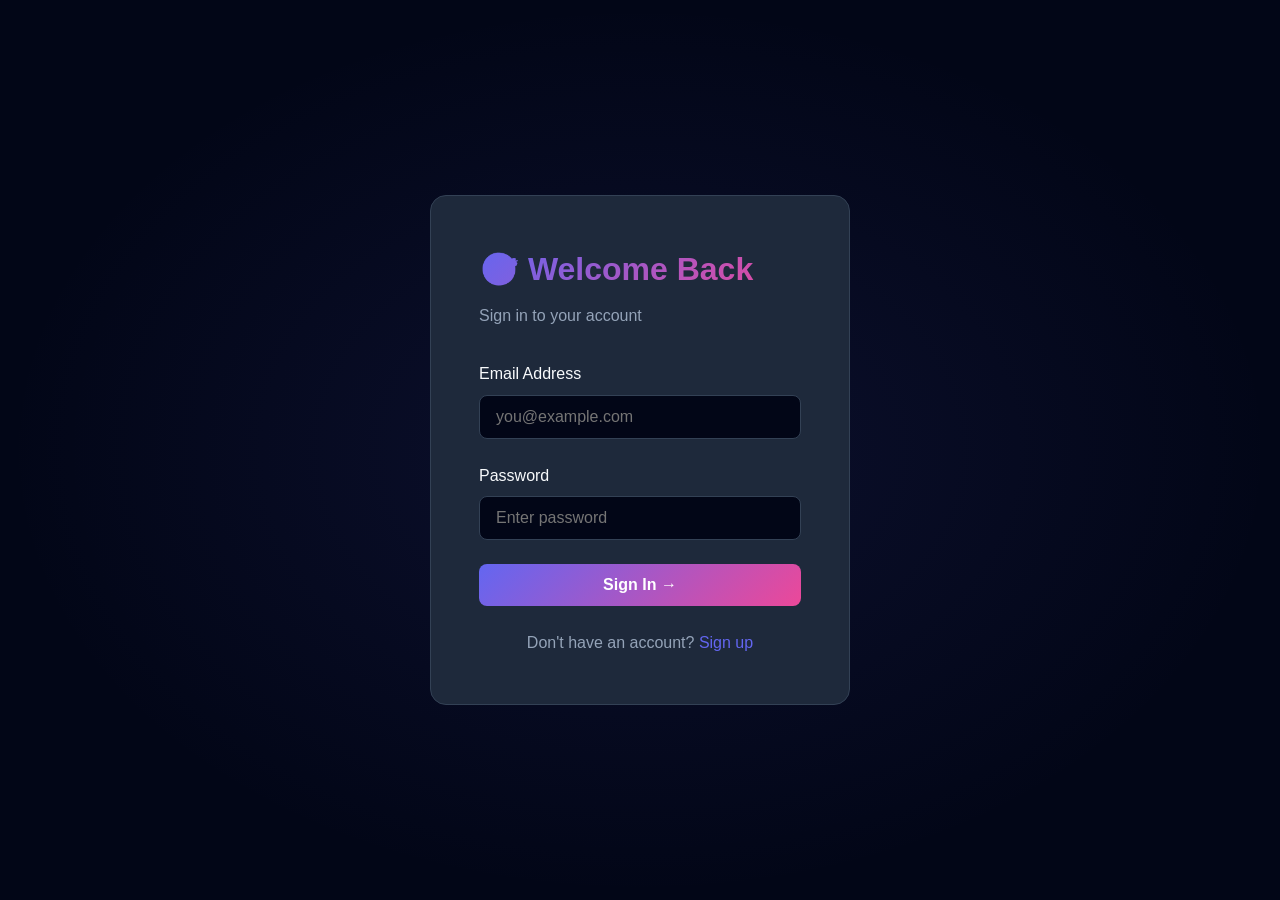
==== aibughunter/web/spa/index.html @ 1b2b52c6 "🌐 Build full SPA dashboard with user auth, payments, and scan management - Single Page Application w" ====
<!DOCTYPE html>
<html lang="en">
<head>
    <meta charset="UTF-8">
    <meta name="viewport" content="width=device-width, initial-scale=1.0">
    <title>AI Bug Hunter - Automated Bug Bounty Platform</title>
    <style>
        :root {
            --primary: #6366f1;
            --primary-dark: #4f46e5;
            --secondary: #ec4899;
            --accent: #10b981;
            --warning: #f59e0b;
            --danger: #ef4444;
            --dark: #0f172a;
            --darker: #020617;
            --card: #1e293b;
            --card-hover: #252f47;
            --text: #f8fafc;
            --text-muted: #94a3b8;
            --border: #334155;
            --success-bg: rgba(16, 185, 129, 0.1);
            --warning-bg: rgba(245, 158, 11, 0.1);
            --danger-bg: rgba(239, 68, 68, 0.1);
        }
        
        * { margin: 0; padding: 0; box-sizing: border-box; }
        
        body {
            font-family: -apple-system, BlinkMacSystemFont, 'Segoe UI', Roboto, sans-serif;
            background: var(--darker);
            color: var(--text);
            line-height: 1.6;
            min-height: 100vh;
        }
        
        /* Auth Pages */
        .auth-container {
            min-height: 100vh;
            display: flex;
            align-items: center;
            justify-content: center;
            padding: 2rem;
            background: radial-gradient(ellipse at center, rgba(99, 102, 241, 0.1) 0%, transparent 70%);
        }
        
        .auth-card {
            background: var(--card);
            border: 1px solid var(--border);
            border-radius: 16px;
            padding: 3rem;
            width: 100%;
            max-width: 420px;
        }
        
        .auth-card h1 {
            font-size: 2rem;
            margin-bottom: 0.5rem;
            background: linear-gradient(135deg, var(--primary), var(--secondary));
            -webkit-background-clip: text;
            -webkit-text-fill-color: transparent;
        }
        
        .auth-card .subtitle {
            color: var(--text-muted);
            margin-bottom: 2rem;
        }
        
        .form-group {
            margin-bottom: 1.5rem;
        }
        
        label {
            display: block;
            margin-bottom: 0.5rem;
            font-weight: 500;
        }
        
        input, select, textarea {
            width: 100%;
            padding: 0.75rem 1rem;
            background: var(--darker);
            border: 1px solid var(--border);
            border-radius: 8px;
            color: var(--text);
            font-size: 1rem;
            transition: border-color 0.2s;
        }
        
        input:focus, select:focus, textarea:focus {
            outline: none;
            border-color: var(--primary);
        }
        
        .btn {
            display: inline-flex;
            align-items: center;
            justify-content: center;
            gap: 0.5rem;
            padding: 0.75rem 1.5rem;
            border-radius: 8px;
            font-weight: 600;
            font-size: 1rem;
            border: none;
            cursor: pointer;
            transition: all 0.2s;
            text-decoration: none;
        }
        
        .btn-primary {
            background: linear-gradient(135deg, var(--primary), var(--secondary));
            color: white;
        }
        
        .btn-primary:hover { opacity: 0.9; transform: translateY(-2px); }
        .btn-primary:disabled { opacity: 0.5; cursor: not-allowed; transform: none; }
        
        .btn-secondary {
            background: transparent;
            border: 1px solid var(--border);
            color: var(--text);
        }
        
        .btn-secondary:hover { border-color: var(--primary); }
        
        .btn-success { background: var(--accent); color: white; }
        .btn-warning { background: var(--warning); color: var(--dark); }
        .btn-danger { background: var(--danger); color: white; }
        
        .btn-block { width: 100%; }
        
        .auth-footer {
            text-align: center;
            margin-top: 1.5rem;
            color: var(--text-muted);
        }
        
        .auth-footer a {
            color: var(--primary);
            text-decoration: none;
        }
        
        /* Dashboard Layout */
        .dashboard {
            display: flex;
            min-height: 100vh;
        }
        
        .sidebar {
            width: 260px;
            background: var(--dark);
            border-right: 1px solid var(--border);
            padding: 1.5rem;
            position: fixed;
            height: 100vh;
            overflow-y: auto;
        }
        
        .logo {
            font-size: 1.5rem;
            font-weight: 700;
            background: linear-gradient(135deg, var(--primary), var(--secondary));
            -webkit-background-clip: text;
            -webkit-text-fill-color: transparent;
            margin-bottom: 2rem;
            display: flex;
            align-items: center;
            gap: 0.5rem;
        }
        
        .nav-links {
            list-style: none;
            margin-bottom: 2rem;
        }
        
        .nav-link {
            display: flex;
            align-items: center;
            gap: 0.75rem;
            padding: 0.75rem 1rem;
            border-radius: 8px;
            color: var(--text-muted);
            text-decoration: none;
            cursor: pointer;
            transition: all 0.2s;
            margin-bottom: 0.25rem;
        }
        
        .nav-link:hover, .nav-link.active {
            background: var(--card);
            color: var(--text);
        }
        
        .nav-link.active {
            background: linear-gradient(135deg, rgba(99, 102, 241, 0.2), rgba(236, 72, 153, 0.2));
            color: var(--primary);
        }
        
        .main-content {
            flex: 1;
            margin-left: 260px;
            padding: 2rem;
        }
        
        .header {
            display: flex;
            justify-content: space-between;
            align-items: center;
            margin-bottom: 2rem;
        }
        
        .header h1 {
            font-size: 2rem;
        }
        
        .user-menu {
            display: flex;
            align-items: center;
            gap: 1rem;
        }
        
        .plan-badge {
            padding: 0.35rem 0.75rem;
            border-radius: 20px;
            font-size: 0.75rem;
            font-weight: 600;
            text-transform: uppercase;
        }
        
        .plan-free { background: var(--border); color: var(--text-muted); }
        .plan-pro { background: rgba(99, 102, 241, 0.2); color: var(--primary); }
        .plan-enterprise { background: rgba(16, 185, 129, 0.2); color: var(--accent); }
        
        /* Stats Cards */
        .stats-grid {
            display: grid;
            grid-template-columns: repeat(auto-fit, minmax(240px, 1fr));
            gap: 1.5rem;
            margin-bottom: 2rem;
        }
        
        .stat-card {
            background: var(--card);
            border: 1px solid var(--border);
            border-radius: 12px;
            padding: 1.5rem;
            transition: all 0.2s;
        }
        
        .stat-card:hover {
            border-color: var(--primary);
            transform: translateY(-2px);
        }
        
        .stat-value {
            font-size: 2.5rem;
            font-weight: 700;
            margin-bottom: 0.25rem;
        }
        
        .stat-label {
            color: var(--text-muted);
            font-size: 0.875rem;
        }
        
        /* Content Sections */
        .section {
            background: var(--card);
            border: 1px solid var(--border);
            border-radius: 12px;
            padding: 1.5rem;
            margin-bottom: 1.5rem;
        }
        
        .section-header {
            display: flex;
            justify-content: space-between;
            align-items: center;
            margin-bottom: 1.5rem;
        }
        
        .section-header h2 {
            font-size: 1.25rem;
        }
        
        /* Tables */
        table {
            width: 100%;
            border-collapse: collapse;
        }
        
        th {
            text-align: left;
            padding: 1rem;
            border-bottom: 1px solid var(--border);
            color: var(--text-muted);
            font-size: 0.875rem;
            text-transform: uppercase;
            letter-spacing: 0.5px;
        }
        
        td {
            padding: 1rem;
            border-bottom: 1px solid var(--border);
        }
        
        tr:last-child td { border-bottom: none; }
        tr:hover td { background: var(--card-hover); }
        
        /* Status Badges */
        .status-badge {
            display: inline-block;
            padding: 0.35rem 0.75rem;
            border-radius: 20px;
            font-size: 0.75rem;
            font-weight: 600;
            text-transform: capitalize;
        }
        
        .status-pending { background: var(--warning-bg); color: var(--warning); }
        .status-queued { background: var(--warning-bg); color: var(--warning); }
        .status-running { background: rgba(99, 102, 241, 0.1); color: var(--primary); }
        .status-completed { background: var(--success-bg); color: var(--accent); }
        .status-failed { background: var(--danger-bg); color: var(--danger); }
        .status-paid { background: var(--success-bg); color: var(--accent); }
        .status-unpaid { background: var(--warning-bg); color: var(--warning); }
        
        /* Scan Request Form */
        .scan-form {
            max-width: 600px;
        }
        
        .scan-types {
            display: grid;
            grid-template-columns: repeat(3, 1fr);
            gap: 1rem;
            margin-bottom: 1.5rem;
        }
        
        .scan-type-card {
            background: var(--darker);
            border: 2px solid var(--border);
            border-radius: 12px;
            padding: 1.5rem;
            cursor: pointer;
            transition: all 0.2s;
            text-align: center;
        }
        
        .scan-type-card:hover { border-color: var(--primary); }
        .scan-type-card.selected {
            border-color: var(--primary);
            background: linear-gradient(135deg, rgba(99, 102, 241, 0.1), rgba(236, 72, 153, 0.1));
        }
        
        .scan-type-card .name { font-weight: 600; margin-bottom: 0.5rem; }
        .scan-type-card .price { font-size: 1.5rem; font-weight: 700; color: var(--primary); }
        .scan-type-card .desc { color: var(--text-muted); font-size: 0.875rem; }
        
        /* Pricing Plans */
        .pricing-grid {
            display: grid;
            grid-template-columns: repeat(auto-fit, minmax(280px, 1fr));
            gap: 1.5rem;
        }
        
        .pricing-card {
            background: var(--darker);
            border: 1px solid var(--border);
            border-radius: 12px;
            padding: 2rem;
            text-align: center;
            position: relative;
        }
        
        .pricing-card.popular {
            border-color: var(--primary);
            transform: scale(1.02);
        }
        
        .popular-badge {
            position: absolute;
            top: -12px;
            left: 50%;
            transform: translateX(-50%);
            background: linear-gradient(135deg, var(--primary), var(--secondary));
            padding: 0.35rem 1rem;
            border-radius: 20px;
            font-size: 0.75rem;
            font-weight: 600;
        }
        
        .pricing-card .price {
            font-size: 3rem;
            font-weight: 700;
            margin: 1rem 0;
        }
        
        .pricing-card .price span {
            font-size: 1rem;
            color: var(--text-muted);
        }
        
        .features-list {
            list-style: none;
            margin: 1.5rem 0;
            text-align: left;
        }
        
        .features-list li {
            padding: 0.5rem 0;
            display: flex;
            align-items: center;
            gap: 0.5rem;
        }
        
        .features-list li::before {
            content: '✓';
            color: var(--accent);
        }
        
        /* Modal */
        .modal-overlay {
            position: fixed;
            top: 0;
            left: 0;
            width: 100%;
            height: 100%;
            background: rgba(0, 0, 0, 0.7);
            display: none;
            align-items: center;
            justify-content: center;
            z-index: 1000;
        }
        
        .modal-overlay.active { display: flex; }
        
        .modal {
            background: var(--card);
            border: 1px solid var(--border);
            border-radius: 12px;
            padding: 2rem;
            max-width: 500px;
            width: 90%;
        }
        
        .modal h3 { margin-bottom: 1rem; }
        .modal-actions {
            display: flex;
            gap: 1rem;
            margin-top: 1.5rem;
        }
        
        /* Loading Spinner */
        .spinner {
            border: 3px solid var(--border);
            border-top-color: var(--primary);
            border-radius: 50%;
            width: 24px;
            height: 24px;
            animation: spin 1s linear infinite;
        }
        
        @keyframes spin { to { transform: rotate(360deg); } }
        
        .loading-overlay {
            position: fixed;
            top: 0;
            left: 0;
            width: 100%;
            height: 100%;
            background: rgba(2, 6, 23, 0.9);
            display: none;
            align-items: center;
            justify-content: center;
            z-index: 2000;
        }
        
        .loading-overlay.active { display: flex; }
        
        /* Alert Messages */
        .alert {
            padding: 1rem 1.5rem;
            border-radius: 8px;
            margin-bottom: 1rem;
        }
        
        .alert-success { background: var(--success-bg); border: 1px solid var(--accent); }
        .alert-warning { background: var(--warning-bg); border: 1px solid var(--warning); }
        .alert-error { background: var(--danger-bg); border: 1px solid var(--danger); }
        
        /* Empty State */
        .empty-state {
            text-align: center;
            padding: 3rem;
            color: var(--text-muted);
        }
        
        .empty-state .icon { font-size: 4rem; margin-bottom: 1rem; }
        
        /* Responsive */
        @media (max-width: 768px) {
            .sidebar { display: none; }
            .main-content { margin-left: 0; }
            .scan-types { grid-template-columns: 1fr; }
            .stats-grid { grid-template-columns: 1fr; }
        }
    </style>
</head>
<body>
    <div id="app">
        <!-- Content injected by JavaScript -->
    </div>
    
    <div class="loading-overlay" id="loadingOverlay">
        <div class="spinner" style="width: 48px; height: 48px;"></div>
    </div>
    
    <script>
        // ===== App State =====
        const API_BASE = window.location.origin;
        let state = {
            token: localStorage.getItem('token'),
            user: JSON.parse(localStorage.getItem('user') || 'null'),
            currentRoute: 'dashboard',
            scans: [],
            plans: [],
        };
        
        // ===== Auth Functions =====
        async function login(email, password) {
            showLoading(true);
            try {
                const res = await fetch(`${API_BASE}/api/auth/login`, {
                    method: 'POST',
                    headers: { 'Content-Type': 'application/json' },
                    body: JSON.stringify({ email, password }),
                });
                
                if (!res.ok) {
                    const err = await res.json();
                    throw new Error(err.detail || 'Login failed');
                }
                
                const data = await res.json();
                state.token = data.token;
                state.user = data.user;
                localStorage.setItem('token', data.token);
                localStorage.setItem('user', JSON.stringify(data.user));
                
                navigate('dashboard');
            } catch (err) {
                showAlert(err.message, 'error');
            } finally {
                showLoading(false);
            }
        }
        
        async function register(email, password, name) {
            showLoading(true);
            try {
                const res = await fetch(`${API_BASE}/api/auth/register`, {
                    method: 'POST',
                    headers: { 'Content-Type': 'application/json' },
                    body: JSON.stringify({ email, password, name }),
                });
                
                if (!res.ok) {
                    const err = await res.json();
                    throw new Error(err.detail || 'Registration failed');
                }
                
                const data = await res.json();
                state.token = data.token;
                state.user = data.user;
                localStorage.setItem('token', data.token);
                localStorage.setItem('user', JSON.stringify(data.user));
                
                navigate('dashboard');
            } catch (err) {
                showAlert(err.message, 'error');
            } finally {
                showLoading(false);
            }
        }
        
        function logout() {
            state.token = null;
            state.user = null;
            localStorage.removeItem('token');
            localStorage.removeItem('user');
            navigate('login');
        }
        
        function isAuthenticated() {
            return !!state.token;
        }
        
        // ===== API Functions =====
        async function fetchScans() {
            const res = await fetch(`${API_BASE}/api/scans`, {
                headers: { 'Authorization': `Bearer ${state.token}` },
            });
            if (res.ok) state.scans = await res.json();
        }
        
        async function fetchPlans() {
            const res = await fetch(`${API_BASE}/api/plans`);
            if (res.ok) state.plans = (await res.json()).plans;
        }
        
        async function requestScan(target, scanType, notes) {
            showLoading(true);
            try {
                const res = await fetch(`${API_BASE}/api/scans`, {
                    method: 'POST',
                    headers: {
                        'Content-Type': 'application/json',
                        'Authorization': `Bearer ${state.token}`,
                    },
                    body: JSON.stringify({ target, scan_type: scanType, notes }),
                });
                
                if (!res.ok) {
                    const err = await res.json();
                    throw new Error(err.detail || 'Scan request failed');
                }
                
                const data = await res.json();
                
                if (data.checkout_url) {
                    // Go to checkout
                    state.pendingScan = data;
                    navigate('checkout');
                } else {
                    showAlert('Scan queued successfully!', 'success');
                    navigate('scans');
                }
            } catch (err) {
                showAlert(err.message, 'error');
            } finally {
                showLoading(false);
            }
        }
        
        async function checkout(scanId) {
            showLoading(true);
            try {
                const res = await fetch(`${API_BASE}/api/payments/checkout?scan_id=${scanId}`, {
                    headers: { 'Authorization': `Bearer ${state.token}` },
                });
                
                const data = await res.json();
                
                if (res.ok) {
                    showAlert('Payment successful! Scan queued.', 'success');
                    navigate('scans');
                } else {
                    throw new Error(data.detail || 'Payment failed');
                }
            } catch (err) {
                showAlert(err.message, 'error');
            } finally {
                showLoading(false);
            }
        }
        
        async function upgradePlan(plan) {
            showLoading(true);
            try {
                const res = await fetch(`${API_BASE}/api/plans/upgrade`, {
                    method: 'POST',
                    headers: {
                        'Content-Type': 'application/json',
                        'Authorization': `Bearer ${state.token}`,
                    },
                    body: JSON.stringify({ plan }),
                });
                
                const data = await res.json();
                
                if (res.ok) {
                    showAlert(`Upgraded to ${data.plan} plan!`, 'success');
                    state.user.plan = data.plan;
                    state.user.scans_limit = data.scans_limit;
                    localStorage.setItem('user', JSON.stringify(state.user));
                    navigate('dashboard');
                } else {
                    throw new Error(data.detail || 'Upgrade failed');
                }
            } catch (err) {
                showAlert(err.message, 'error');
            } finally {
                showLoading(false);
            }
        }
        
        async function downloadReport(scanId) {
            window.open(`${API_BASE}/api/scans/${scanId}/report?authorization=Bearer ${state.token}`, '_blank');
        }
        
        // ===== Navigation =====
        function navigate(route) {
            state.currentRoute = route;
            render();
        }
        
        // ===== UI Helpers =====
        function showLoading(show) {
            document.getElementById('loadingOverlay').classList.toggle('active', show);
        }
        
        function showAlert(message, type = 'info') {
            const alertDiv = document.createElement('div');
            alertDiv.className = `alert alert-${type}`;
            alertDiv.style.cssText = 'position:fixed;top:20px;right:20px;z-index:3000;max-width:400px;';
            alertDiv.textContent = message;
            document.body.appendChild(alertDiv);
            setTimeout(() => alertDiv.remove(), 5000);
        }
        
        // ===== Render Functions =====
        function render() {
            const app = document.getElementById('app');
            
            if (!isAuthenticated()) {
                if (state.currentRoute === 'register') {
                    app.innerHTML = renderRegister();
                } else {
                    app.innerHTML = renderLogin();
                }
            } else {
                app.innerHTML = renderDashboard();
            }
            
            // Attach event listeners
            attachEventListeners();
        }
        
        function renderLogin() {
            return `
                <div class="auth-container">
                    <div class="auth-card">
                        <h1>🎯 Welcome Back</h1>
                        <p class="subtitle">Sign in to your account</p>
                        
                        <form id="loginForm">
                            <div class="form-group">
                                <label>Email Address</label>
                                <input type="email" id="loginEmail" required placeholder="you@example.com">
                            </div>
                            
                            <div class="form-group">
                                <label>Password</label>
                                <input type="password" id="loginPassword" required placeholder="Enter password">
                            </div>
                            
                            <button type="submit" class="btn btn-primary btn-block">Sign In →</button>
                        </form>
                        
                        <div class="auth-footer">
                            Don't have an account? <a href="#" onclick="navigate('register'); return false;">Sign up</a>
                        </div>
                    </div>
                </div>
            `;
        }
        
        function renderRegister() {
            return `
                <div class="auth-container">
                    <div class="auth-card">
                        <h1>🎯 Create Account</h1>
                        <p class="subtitle">Start hunting bugs today</p>
                        
                        <form id="registerForm">
                            <div class="form-group">
                                <label>Name</label>
                                <input type="text" id="regName" placeholder="John Doe">
                            </div>
                            
                            <div class="form-group">
                                <label>Email Address</label>
                                <input type="email" id="regEmail" required placeholder="you@example.com">
                            </div>
                            
                            <div class="form-group">
                                <label>Password</label>
                                <input type="password" id="regPassword" required placeholder="Min 6 characters">
                            </div>
                            
                            <button type="submit" class="btn btn-primary btn-block">Create Account →</button>
                        </form>
                        
                        <div class="auth-footer">
                            Already have an account? <a href="#" onclick="navigate('login'); return false;">Sign in</a>
                        </div>
                    </div>
                </div>
            `;
        }
        
        function renderDashboard() {
            const user = state.user;
            const scansUsed = user.scans_used || 0;
            const scansLimit = user.scans_limit || 1;
            const scansRemaining = scansLimit === -1 ? 'Unlimited' : `${scansLimit - scansUsed} of ${scansLimit}`;
            
            return `
                <div class="dashboard">
                    ${renderSidebar()}
                    
                    <div class="main-content">
                        ${renderHeader()}
                        
                        ${state.currentRoute === 'dashboard' ? renderDashboardContent() : ''}
                        ${state.currentRoute === 'new-scan' ? renderNewScanContent() : ''}
                        ${state.currentRoute === 'scans' ? renderScansContent() : ''}
                        ${state.currentRoute === 'billing' ? renderBillingContent() : ''}
                        ${state.currentRoute === 'checkout' ? renderCheckoutContent() : ''}
                    </div>
                </div>
            `;
        }
        
        function renderSidebar() {
            return `
                <aside class="sidebar">
                    <div class="logo">🎯 AI Bug Hunter</div>
                    
                    <ul class="nav-links">
                        <li class="nav-link ${state.currentRoute === 'dashboard' ? 'active' : ''}" onclick="navigate('dashboard')">
                            📊 Dashboard
                        </li>
                        <li class="nav-link ${state.currentRoute === 'new-scan' ? 'active' : ''}" onclick="navigate('new-scan')">
                            🎯 New Scan
                        </li>
                        <li class="nav-link ${state.currentRoute === 'scans' ? 'active' : ''}" onclick="navigate('scans')">
                            📋 My Scans
                        </li>
                        <li class="nav-link ${state.currentRoute === 'billing' ? 'active' : ''}" onclick="navigate('billing')">
                            💳 Billing
                        </li>
                    </ul>
                    
                    <div style="margin-top: auto; padding-top: 2rem; border-top: 1px solid var(--border);">
                        <div style="color: var(--text-muted); font-size: 0.875rem; margin-bottom: 0.5rem;">
                            ${state.user.email}
                        </div>
                        <button onclick="logout()" class="btn btn-secondary btn-block" style="font-size: 0.875rem;">
                            Sign Out
                        </button>
                    </div>
                </aside>
            `;
        }
        
        function renderHeader() {
            const user = state.user;
            return `
                <div class="header">
                    <h1>${getPageTitle()}</h1>
                    <div class="user-menu">
                        <span class="plan-badge plan-${user.plan}">${user.plan}</span>
                        <span style="color: var(--text-muted);">${user.name || user.email}</span>
                    </div>
                </div>
            `;
        }
        
        function getPageTitle() {
            const titles = {
                'dashboard': 'Dashboard',
                'new-scan': 'Request New Scan',
                'scans': 'My Scans',
                'billing': 'Billing & Plans',
                'checkout': 'Checkout',
            };
            return titles[state.currentRoute] || 'Dashboard';
        }
        
        function renderDashboardContent() {
            const completedScans = state.scans.filter(s => s.status === 'completed').length;
            
            return `
                <div class="stats-grid">
                    <div class="stat-card">
                        <div class="stat-value">${state.scans.length}</div>
                        <div class="stat-label">Total Scans</div>
                    </div>
                    <div class="stat-card">
                        <div class="stat-value">${completedScans}</div>
                        <div class="stat-label">Completed</div>
                    </div>
                    <div class="stat-card">
                        <div class="stat-value">0</div>
                        <div class="stat-label">Vulnerabilities Found</div>
                    </div>
                    <div class="stat-card">
                        <div class="stat-value">${state.user.scans_limit === -1 ? '∞' : state.user.scans_limit - state.user.scans_used}</div>
                        <div class="stat-label">Scans Remaining</div>
                    </div>
                </div>
                
                <div class="section">
                    <div class="section-header">
                        <h2>Recent Scans</h2>
                        <button class="btn btn-primary" onclick="navigate('new-scan')">+ New Scan</button>
                    </div>
                    
                    ${state.scans.length === 0 ? `
                        <div class="empty-state">
                            <div class="icon">🎯</div>
                            <h3>No scans yet</h3>
                            <p>Request your first scan to get started</p>
                            <button class="btn btn-primary" onclick="navigate('new-scan')">Request Scan</button>
                        </div>
                    ` : `
                        <table>
                            <thead>
                                <tr>
                                    <th>Target</th>
                                    <th>Type</th>
                                    <th>Status</th>
                                    <th>Date</th>
                                </tr>
                            </thead>
                            <tbody>
                                ${state.scans.slice(0, 5).map(scan => `
                                    <tr>
                                        <td>${scan.target}</td>
                                        <td><span class="status-badge status-${scan.scan_type}">${scan.scan_type}</span></td>
                                        <td><span class="status-badge status-${scan.status}">${scan.status}</span></td>
                                        <td>${new Date(scan.created_at).toLocaleDateString()}</td>
                                    </tr>
                                `).join('')}
                            </tbody>
                        </table>
                    `}
                </div>
            `;
        }
        
        function renderNewScanContent() {
            return `
                <div class="section">
                    <div class="scan-form">
                        <div class="form-group">
                            <label>Target URL</label>
                            <input type="url" id="scanTarget" required placeholder="https://target.com">
                        </div>
                        
                        <label>Scan Type</label>
                        <div class="scan-types" id="scanTypes">
                            <div class="scan-type-card" data-type="quick" onclick="selectScanType('quick')">
                                <div class="name">Quick</div>
                                <div class="price">$9.99</div>
                                <div class="desc">Basic scan, 25 pages, 48h</div>
                            </div>
                            <div class="scan-type-card selected" data-type="standard" onclick="selectScanType('standard')">
                                <div class="name">Standard</div>
                                <div class="price">$19.99</div>
                                <div class="desc">Full scan, 50 pages, 24h</div>
                            </div>
                            <div class="scan-type-card" data-type="aggressive" onclick="selectScanType('aggressive')">
                                <div class="name">Aggressive</div>
                                <div class="price">$49.99</div>
                                <div class="desc">Comprehensive, 150 pages, 12h</div>
                            </div>
                        </div>
                        
                        <div class="form-group">
                            <label>Notes (Optional)</label>
                            <textarea id="scanNotes" rows="4" placeholder="Any specific areas of concern..."></textarea>
                        </div>
                        
                        <button class="btn btn-primary btn-block" onclick="submitScanRequest()">
                            Request Scan →
                        </button>
                    </div>
                </div>
            `;
        }
        
        function renderScansContent() {
            return `
                <div class="section">
                    <div class="section-header">
                        <h2>All Scans</h2>
                        <button class="btn btn-primary" onclick="navigate('new-scan')">+ New Scan</button>
                    </div>
                    
                    ${state.scans.length === 0 ? `
                        <div class="empty-state">
                            <div class="icon">📋</div>
                            <h3>No scans</h3>
                            <p>Your scan history will appear here</p>
                        </div>
                    ` : `
                        <table>
                            <thead>
                                <tr>
                                    <th>Target</th>
                                    <th>Type</th>
                                    <th>Status</th>
                                    <th>Payment</th>
                                    <th>Date</th>
                                    <th>Actions</th>
                                </tr>
                            </thead>
                            <tbody>
                                ${state.scans.map(scan => `
                                    <tr>
                                        <td><code>${scan.target}</code></td>
                                        <td><span class="status-badge status-${scan.scan_type}">${scan.scan_type}</span></td>
                                        <td><span class="status-badge status-${scan.status}">${scan.status}</span></td>
                                        <td><span class="status-badge status-${scan.payment_status}">${scan.payment_status}</span></td>
                                        <td>${new Date(scan.created_at).toLocaleDateString()}</td>
                                        <td>
                                            ${scan.status === 'completed' ? `
                                                <button class="btn btn-secondary" onclick="downloadReport('${scan.id}')" style="padding: 0.35rem 0.75rem; font-size: 0.875rem;">
                                                    📥 Report
                                                </button>
                                            ` : scan.payment_status === 'unpaid' ? `
                                                <button class="btn btn-primary" onclick="checkout('${scan.id}')" style="padding: 0.35rem 0.75rem; font-size: 0.875rem;">
                                                    💳 Pay
                                                </button>
                                            ` : '-'}
                                        </td>
                                    </tr>
                                `).join('')}
                            </tbody>
                        </table>
                    `}
                </div>
            `;
        }
        
        function renderBillingContent() {
            const plans = state.plans.length > 0 ? state.plans : [
                { id: 'free', name: 'Free', price: 0, scans_limit: 1, features: ['1 free scan', 'Basic scan', 'Markdown report'] },
                { id: 'pro', name: 'Pro', price: 49, scans_limit: 10, features: ['10 scans/month', 'Full scan', 'HTML reports', 'AI analysis'], popular: true },
                { id: 'enterprise', name: 'Enterprise', price: 199, scans_limit: -1, features: ['Unlimited scans', 'All features', 'Priority support', 'Custom reports'] },
            ];
            
            return `
                <div class="section">
                    <h2 style="margin-bottom: 1.5rem;">Current Plan: <span class="plan-badge plan-${state.user.plan}">${state.user.plan}</span></h2>
                    
                    <div class="pricing-grid">
                        ${plans.map(plan => `
                            <div class="pricing-card ${plan.popular ? 'popular' : ''}">
                                ${plan.popular ? '<div class="popular-badge">Most Popular</div>' : ''}
                                <h3>${plan.name}</h3>
                                <div class="price">$${plan.price}<span>/mo</span></div>
                                <p style="color: var(--text-muted);">${plan.scans_limit === -1 ? 'Unlimited scans' : `${plan.scans_limit} scans/month`}</p>
                                
                                <ul class="features-list">
                                    ${(plan.features || []).map(f => `<li>${f}</li>`).join('')}
                                </ul>
                                
                                ${plan.id !== state.user.plan ? `
                                    <button class="btn ${plan.popular ? 'btn-primary' : 'btn-secondary'} btn-block" 
                                            onclick="upgradePlan('${plan.id}')">
                                        Upgrade to ${plan.name}
                                    </button>
                                ` : `
                                    <button class="btn btn-secondary btn-block" disabled>Current Plan</button>
                                `}
                            </div>
                        `).join('')}
                    </div>
                </div>
            `;
        }
        
        function renderCheckoutContent() {
            const scan = state.pendingScan;
            if (!scan) return '<p>No pending scan</p>';
            
            return `
                <div class="section" style="max-width: 500px;">
                    <h2 style="margin-bottom: 1.5rem;">💳 Checkout</h2>
                    
                    <div style="background: var(--darker); padding: 1.5rem; border-radius: 8px; margin-bottom: 1.5rem;">
                        <div style="display: flex; justify-content: space-between; margin-bottom: 1rem;">
                            <span style="color: var(--text-muted);">Scan Type</span>
                            <span>Standard Scan</span>
                        </div>
                        <div style="display: flex; justify-content: space-between; margin-bottom: 1rem;">
                            <span style="color: var(--text-muted);">Target</span>
                            <span>target.com</span>
                        </div>
                        <div style="display: flex; justify-content: space-between; padding-top: 1rem; border-top: 1px solid var(--border); font-weight: 700; font-size: 1.25rem;">
                            <span>Total</span>
                            <span>$${scan.amount.toFixed(2)}</span>
                        </div>
                    </div>
                    
                    <button class="btn btn-primary btn-block" onclick="checkout('${scan.scan_id}')">
                        Pay $${scan.amount.toFixed(2)} →
                    </button>
                    
                    <p style="text-align: center; margin-top: 1rem; color: var(--text-muted); font-size: 0.875rem;">
                        🔒 Secure payment (demo mode - no actual charge)
                    </p>
                </div>
            `;
        }
        
        // ===== Event Handlers =====
        function attachEventListeners() {
            // Login form
            const loginForm = document.getElementById('loginForm');
            if (loginForm) {
                loginForm.addEventListener('submit', (e) => {
                    e.preventDefault();
                    login(
                        document.getElementById('loginEmail').value,
                        document.getElementById('loginPassword').value,
                    );
                });
            }
            
            // Register form
            const registerForm = document.getElementById('registerForm');
            if (registerForm) {
                registerForm.addEventListener('submit', (e) => {
                    e.preventDefault();
                    register(
                        document.getElementById('regEmail').value,
                        document.getElementById('regPassword').value,
                        document.getElementById('regName').value,
                    );
                });
            }
        }
        
        function selectScanType(type) {
            document.querySelectorAll('.scan-type-card').forEach(card => {
                card.classList.toggle('selected', card.dataset.type === type);
            });
        }
        
        async function submitScanRequest() {
            const target = document.getElementById('scanTarget').value;
            const scanType = document.querySelector('.scan-type-card.selected')?.dataset.type || 'standard';
            const notes = document.getElementById('scanNotes').value;
            
            if (!target) {
                showAlert('Please enter a target URL', 'error');
                return;
            }
            
            await requestScan(target, scanType, notes);
        }
        
        // ===== Initialize =====
        async function init() {
            if (isAuthenticated()) {
                await Promise.all([fetchScans(), fetchPlans()]);
            }
            render();
        }
        
        init();
    </script>
</body>
</html>
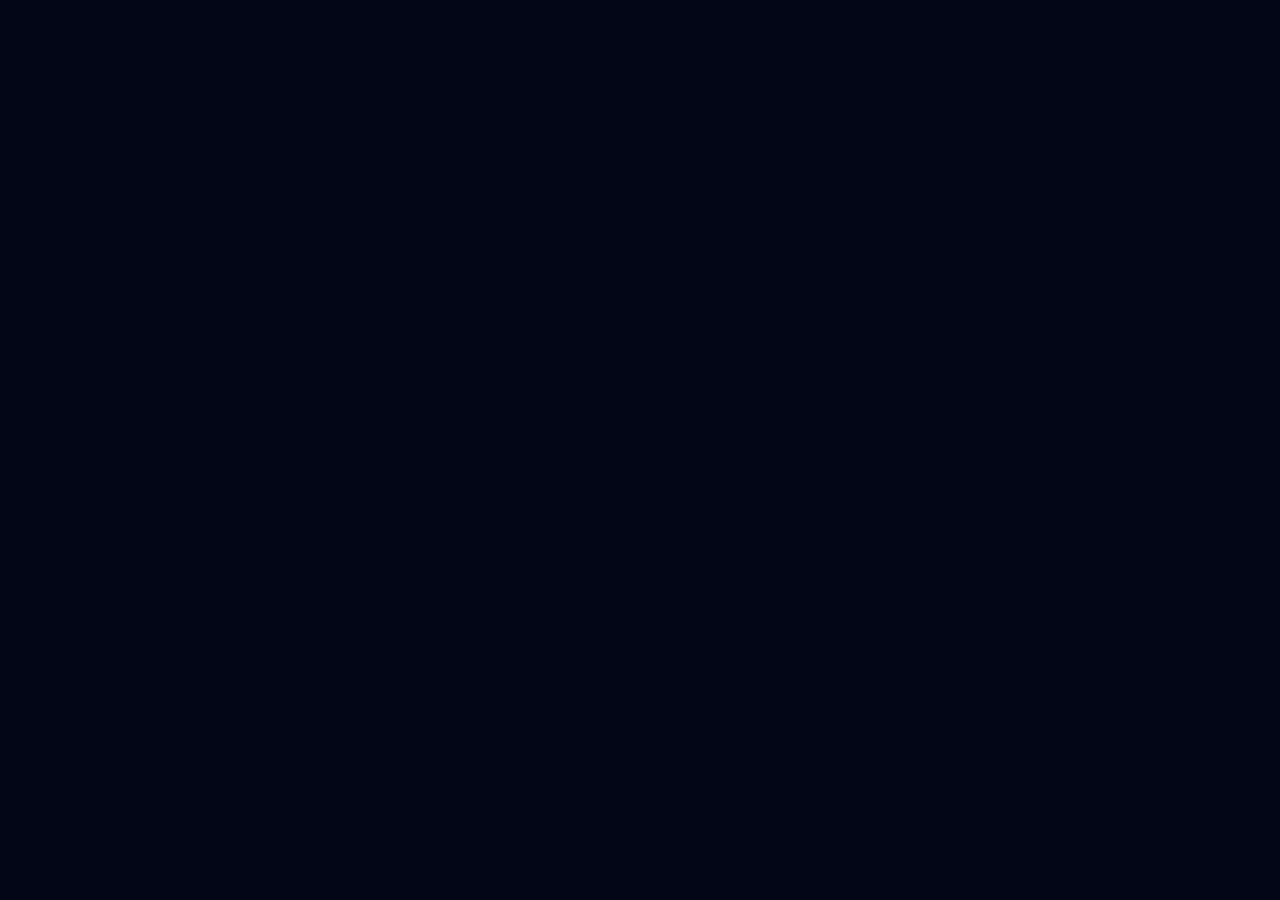
==== commit 7e1614a8: "🌐 Add beautiful marketing landing page to SPA - Hero section with gradient text and stats - Features" ====
--- a/aibughunter/web/spa/index.html
+++ b/aibughunter/web/spa/index.html
@@ -6,1163 +6,226 @@
     <title>AI Bug Hunter - Automated Bug Bounty Platform</title>
     <style>
         :root {
-            --primary: #6366f1;
-            --primary-dark: #4f46e5;
-            --secondary: #ec4899;
-            --accent: #10b981;
-            --warning: #f59e0b;
-            --danger: #ef4444;
-            --dark: #0f172a;
-            --darker: #020617;
-            --card: #1e293b;
-            --card-hover: #252f47;
-            --text: #f8fafc;
-            --text-muted: #94a3b8;
-            --border: #334155;
-            --success-bg: rgba(16, 185, 129, 0.1);
-            --warning-bg: rgba(245, 158, 11, 0.1);
-            --danger-bg: rgba(239, 68, 68, 0.1);
-        }
-        
+            --primary: #6366f1; --primary-dark: #4f46e5; --secondary: #ec4899;
+            --accent: #10b981; --warning: #f59e0b; --danger: #ef4444;
+            --dark: #0f172a; --darker: #020617; --card: #1e293b;
+            --card-hover: #252f47; --text: #f8fafc; --text-muted: #94a3b8;
+            --border: #334155; --success-bg: rgba(16, 185, 129, 0.1);
+            --warning-bg: rgba(245, 158, 11, 0.1); --danger-bg: rgba(239, 68, 68, 0.1);
+        }
         * { margin: 0; padding: 0; box-sizing: border-box; }
-        
-        body {
-            font-family: -apple-system, BlinkMacSystemFont, 'Segoe UI', Roboto, sans-serif;
-            background: var(--darker);
-            color: var(--text);
-            line-height: 1.6;
-            min-height: 100vh;
-        }
-        
-        /* Auth Pages */
-        .auth-container {
-            min-height: 100vh;
-            display: flex;
-            align-items: center;
-            justify-content: center;
-            padding: 2rem;
-            background: radial-gradient(ellipse at center, rgba(99, 102, 241, 0.1) 0%, transparent 70%);
-        }
-        
-        .auth-card {
-            background: var(--card);
-            border: 1px solid var(--border);
-            border-radius: 16px;
-            padding: 3rem;
-            width: 100%;
-            max-width: 420px;
-        }
-        
-        .auth-card h1 {
-            font-size: 2rem;
-            margin-bottom: 0.5rem;
-            background: linear-gradient(135deg, var(--primary), var(--secondary));
-            -webkit-background-clip: text;
-            -webkit-text-fill-color: transparent;
-        }
-        
-        .auth-card .subtitle {
-            color: var(--text-muted);
-            margin-bottom: 2rem;
-        }
-        
-        .form-group {
-            margin-bottom: 1.5rem;
-        }
-        
-        label {
-            display: block;
-            margin-bottom: 0.5rem;
-            font-weight: 500;
-        }
-        
-        input, select, textarea {
-            width: 100%;
-            padding: 0.75rem 1rem;
-            background: var(--darker);
-            border: 1px solid var(--border);
-            border-radius: 8px;
-            color: var(--text);
-            font-size: 1rem;
-            transition: border-color 0.2s;
-        }
-        
-        input:focus, select:focus, textarea:focus {
-            outline: none;
-            border-color: var(--primary);
-        }
-        
-        .btn {
-            display: inline-flex;
-            align-items: center;
-            justify-content: center;
-            gap: 0.5rem;
-            padding: 0.75rem 1.5rem;
-            border-radius: 8px;
-            font-weight: 600;
-            font-size: 1rem;
-            border: none;
-            cursor: pointer;
-            transition: all 0.2s;
-            text-decoration: none;
-        }
-        
-        .btn-primary {
-            background: linear-gradient(135deg, var(--primary), var(--secondary));
-            color: white;
-        }
-        
-        .btn-primary:hover { opacity: 0.9; transform: translateY(-2px); }
-        .btn-primary:disabled { opacity: 0.5; cursor: not-allowed; transform: none; }
-        
-        .btn-secondary {
-            background: transparent;
-            border: 1px solid var(--border);
-            color: var(--text);
-        }
-        
-        .btn-secondary:hover { border-color: var(--primary); }
-        
-        .btn-success { background: var(--accent); color: white; }
-        .btn-warning { background: var(--warning); color: var(--dark); }
-        .btn-danger { background: var(--danger); color: white; }
-        
-        .btn-block { width: 100%; }
-        
-        .auth-footer {
-            text-align: center;
-            margin-top: 1.5rem;
-            color: var(--text-muted);
-        }
-        
-        .auth-footer a {
-            color: var(--primary);
-            text-decoration: none;
-        }
-        
-        /* Dashboard Layout */
-        .dashboard {
-            display: flex;
-            min-height: 100vh;
-        }
-        
-        .sidebar {
-            width: 260px;
-            background: var(--dark);
-            border-right: 1px solid var(--border);
-            padding: 1.5rem;
-            position: fixed;
-            height: 100vh;
-            overflow-y: auto;
-        }
-        
-        .logo {
-            font-size: 1.5rem;
-            font-weight: 700;
-            background: linear-gradient(135deg, var(--primary), var(--secondary));
-            -webkit-background-clip: text;
-            -webkit-text-fill-color: transparent;
-            margin-bottom: 2rem;
-            display: flex;
-            align-items: center;
-            gap: 0.5rem;
-        }
-        
-        .nav-links {
-            list-style: none;
-            margin-bottom: 2rem;
-        }
-        
-        .nav-link {
-            display: flex;
-            align-items: center;
-            gap: 0.75rem;
-            padding: 0.75rem 1rem;
-            border-radius: 8px;
-            color: var(--text-muted);
-            text-decoration: none;
-            cursor: pointer;
-            transition: all 0.2s;
-            margin-bottom: 0.25rem;
-        }
-        
-        .nav-link:hover, .nav-link.active {
-            background: var(--card);
-            color: var(--text);
-        }
-        
-        .nav-link.active {
-            background: linear-gradient(135deg, rgba(99, 102, 241, 0.2), rgba(236, 72, 153, 0.2));
-            color: var(--primary);
-        }
-        
-        .main-content {
-            flex: 1;
-            margin-left: 260px;
-            padding: 2rem;
-        }
-        
-        .header {
-            display: flex;
-            justify-content: space-between;
-            align-items: center;
-            margin-bottom: 2rem;
-        }
-        
-        .header h1 {
-            font-size: 2rem;
-        }
-        
-        .user-menu {
-            display: flex;
-            align-items: center;
-            gap: 1rem;
-        }
-        
-        .plan-badge {
-            padding: 0.35rem 0.75rem;
-            border-radius: 20px;
-            font-size: 0.75rem;
-            font-weight: 600;
-            text-transform: uppercase;
-        }
-        
+        body { font-family: -apple-system, BlinkMacSystemFont, 'Segoe UI', Roboto, sans-serif; background: var(--darker); color: var(--text); line-height: 1.6; min-height: 100vh; }
+        
+        /* Marketing Page Styles */
+        .marketing-nav { position: fixed; top: 0; width: 100%; background: rgba(2, 6, 23, 0.9); backdrop-filter: blur(10px); border-bottom: 1px solid var(--border); z-index: 100; padding: 1rem 2rem; }
+        .nav-container { max-width: 1200px; margin: 0 auto; display: flex; justify-content: space-between; align-items: center; }
+        .nav-logo { font-size: 1.5rem; font-weight: 700; background: linear-gradient(135deg, var(--primary), var(--secondary)); -webkit-background-clip: text; -webkit-text-fill-color: transparent; }
+        .nav-links { display: flex; gap: 2rem; list-style: none; }
+        .nav-links a { color: var(--text-muted); text-decoration: none; }
+        .nav-links a:hover { color: var(--text); }
+        .hero { min-height: 100vh; display: flex; flex-direction: column; align-items: center; justify-content: center; text-align: center; padding: 8rem 2rem 4rem; position: relative; background: radial-gradient(ellipse at 50% 0%, rgba(99, 102, 241, 0.15) 0%, transparent 60%); }
+        .hero-badge { display: inline-flex; align-items: center; gap: 0.5rem; background: rgba(99, 102, 241, 0.1); border: 1px solid rgba(99, 102, 241, 0.3); padding: 0.5rem 1.25rem; border-radius: 50px; font-size: 0.875rem; color: var(--primary); margin-bottom: 2rem; animation: fadeInDown 0.6s ease-out; }
+        .hero h1 { font-size: 4.5rem; font-weight: 800; line-height: 1.1; margin-bottom: 1.5rem; animation: fadeInUp 0.6s ease-out 0.1s both; }
+        .hero h1 span { background: linear-gradient(135deg, var(--primary), var(--secondary)); -webkit-background-clip: text; -webkit-text-fill-color: transparent; }
+        .hero-subtitle { font-size: 1.5rem; color: var(--text-muted); max-width: 700px; margin: 0 auto 3rem; animation: fadeInUp 0.6s ease-out 0.2s both; }
+        .hero-cta { display: flex; gap: 1rem; justify-content: center; margin-bottom: 4rem; animation: fadeInUp 0.6s ease-out 0.3s both; }
+        .hero-stats { display: flex; gap: 3rem; animation: fadeInUp 0.6s ease-out 0.4s both; }
+        .hero-stat .number { font-size: 2.5rem; font-weight: 700; color: var(--primary); }
+        .hero-stat .label { font-size: 0.875rem; color: var(--text-muted); }
+        .code-showcase { max-width: 600px; margin: 3rem auto 0; background: var(--dark); border: 1px solid var(--border); border-radius: 12px; padding: 1.5rem; font-family: 'Courier New', monospace; font-size: 0.9rem; text-align: left; animation: fadeInUp 0.6s ease-out 0.5s both; }
+        .code-line { margin: 0.25rem 0; }
+        .code-comment { color: var(--text-muted); }
+        .code-keyword { color: #c084fc; }
+        .code-string { color: #34d399; }
+        .code-function { color: #60a5fa; }
+        .section { padding: 6rem 2rem; max-width: 1200px; margin: 0 auto; }
+        .section-header { text-align: center; margin-bottom: 4rem; }
+        .section-header h2 { font-size: 2.5rem; margin-bottom: 1rem; }
+        .section-header p { color: var(--text-muted); font-size: 1.25rem; }
+        .features-grid { display: grid; grid-template-columns: repeat(auto-fit, minmax(320px, 1fr)); gap: 2rem; }
+        .feature-card { background: var(--card); border: 1px solid var(--border); border-radius: 16px; padding: 2rem; transition: all 0.3s; }
+        .feature-card:hover { transform: translateY(-5px); border-color: var(--primary); box-shadow: 0 20px 40px rgba(0,0,0,0.3); }
+        .feature-icon { font-size: 2.5rem; margin-bottom: 1rem; }
+        .feature-card h3 { font-size: 1.25rem; margin-bottom: 0.5rem; }
+        .feature-card p { color: var(--text-muted); }
+        .how-it-works { background: var(--dark); }
+        .steps-grid { display: grid; grid-template-columns: repeat(auto-fit, minmax(220px, 1fr)); gap: 2rem; }
+        .step-card { text-align: center; padding: 2rem; }
+        .step-number { width: 60px; height: 60px; background: linear-gradient(135deg, var(--primary), var(--secondary)); border-radius: 50%; display: flex; align-items: center; justify-content: center; font-size: 1.5rem; font-weight: 700; margin: 0 auto 1.5rem; }
+        .pricing-grid { display: grid; grid-template-columns: repeat(auto-fit, minmax(300px, 1fr)); gap: 2rem; align-items: start; }
+        .pricing-card { background: var(--card); border: 1px solid var(--border); border-radius: 16px; padding: 2.5rem; text-align: center; position: relative; transition: all 0.3s; }
+        .pricing-card:hover { transform: translateY(-5px); }
+        .pricing-card.popular { border-color: var(--primary); transform: scale(1.02); }
+        .popular-badge { position: absolute; top: -12px; left: 50%; transform: translateX(-50%); background: linear-gradient(135deg, var(--primary), var(--secondary)); padding: 0.35rem 1.25rem; border-radius: 50px; font-size: 0.75rem; font-weight: 600; }
+        .pricing-card h3 { font-size: 1.5rem; margin-bottom: 0.5rem; }
+        .price { font-size: 3.5rem; font-weight: 700; margin: 1rem 0; }
+        .price span { font-size: 1rem; color: var(--text-muted); }
+        .features-list { list-style: none; margin: 2rem 0; text-align: left; }
+        .features-list li { padding: 0.75rem 0; border-bottom: 1px solid var(--border); display: flex; align-items: center; gap: 0.75rem; }
+        .features-list li::before { content: '✓'; color: var(--accent); font-weight: 700; }
+        .testimonials { background: var(--dark); }
+        .testimonials-grid { display: grid; grid-template-columns: repeat(auto-fit, minmax(300px, 1fr)); gap: 2rem; }
+        .testimonial-card { background: var(--card); border: 1px solid var(--border); border-radius: 16px; padding: 2rem; }
+        .testimonial-text { color: var(--text-muted); margin-bottom: 1.5rem; font-style: italic; }
+        .testimonial-author { display: flex; align-items: center; gap: 1rem; }
+        .testimonial-avatar { width: 48px; height: 48px; background: linear-gradient(135deg, var(--primary), var(--secondary)); border-radius: 50%; display: flex; align-items: center; justify-content: center; font-size: 1.25rem; }
+        .cta-section { background: linear-gradient(135deg, rgba(99, 102, 241, 0.1), rgba(236, 72, 153, 0.1)); border-top: 1px solid var(--border); border-bottom: 1px solid var(--border); text-align: center; padding: 6rem 2rem; }
+        .cta-section h2 { font-size: 2.5rem; margin-bottom: 1rem; }
+        .cta-section p { color: var(--text-muted); font-size: 1.25rem; margin-bottom: 2rem; }
+        .footer { background: var(--darker); border-top: 1px solid var(--border); padding: 4rem 2rem 2rem; }
+        .footer-content { max-width: 1200px; margin: 0 auto; display: grid; grid-template-columns: 2fr 1fr 1fr 1fr; gap: 3rem; margin-bottom: 3rem; }
+        .footer-links h4 { margin-bottom: 1rem; }
+        .footer-links a { display: block; color: var(--text-muted); text-decoration: none; padding: 0.35rem 0; }
+        .footer-links a:hover { color: var(--text); }
+        .footer-bottom { max-width: 1200px; margin: 0 auto; padding-top: 2rem; border-top: 1px solid var(--border); display: flex; justify-content: space-between; color: var(--text-muted); font-size: 0.875rem; }
+        @keyframes fadeInDown { from { opacity: 0; transform: translateY(-20px); } to { opacity: 1; transform: translateY(0); } }
+        @keyframes fadeInUp { from { opacity: 0; transform: translateY(20px); } to { opacity: 1; transform: translateY(0); } }
+        
+        /* Dashboard Styles */
+        .dashboard { display: flex; min-height: 100vh; }
+        .sidebar { width: 260px; background: var(--dark); border-right: 1px solid var(--border); padding: 1.5rem; position: fixed; height: 100vh; overflow-y: auto; }
+        .main-content { flex: 1; margin-left: 260px; padding: 2rem; }
+        .header { display: flex; justify-content: space-between; align-items: center; margin-bottom: 2rem; }
+        .nav-link { display: flex; align-items: center; gap: 0.75rem; padding: 0.75rem 1rem; border-radius: 8px; color: var(--text-muted); text-decoration: none; cursor: pointer; transition: all 0.2s; margin-bottom: 0.25rem; }
+        .nav-link:hover, .nav-link.active { background: var(--card); color: var(--text); }
+        .nav-link.active { background: linear-gradient(135deg, rgba(99, 102, 241, 0.2), rgba(236, 72, 153, 0.2)); color: var(--primary); }
+        .stats-grid { display: grid; grid-template-columns: repeat(auto-fit, minmax(240px, 1fr)); gap: 1.5rem; margin-bottom: 2rem; }
+        .stat-card { background: var(--card); border: 1px solid var(--border); border-radius: 12px; padding: 1.5rem; }
+        .stat-value { font-size: 2.5rem; font-weight: 700; }
+        .stat-label { color: var(--text-muted); font-size: 0.875rem; }
+        .section { background: var(--card); border: 1px solid var(--border); border-radius: 12px; padding: 1.5rem; margin-bottom: 1.5rem; }
+        table { width: 100%; border-collapse: collapse; }
+        th { text-align: left; padding: 1rem; border-bottom: 1px solid var(--border); color: var(--text-muted); font-size: 0.875rem; text-transform: uppercase; }
+        td { padding: 1rem; border-bottom: 1px solid var(--border); }
+        tr:hover td { background: var(--card-hover); }
+        .status-badge { display: inline-block; padding: 0.35rem 0.75rem; border-radius: 20px; font-size: 0.75rem; font-weight: 600; text-transform: capitalize; }
+        .status-pending, .status-queued { background: var(--warning-bg); color: var(--warning); }
+        .status-completed { background: var(--success-bg); color: var(--accent); }
+        .status-paid { background: var(--success-bg); color: var(--accent); }
+        .status-unpaid { background: var(--warning-bg); color: var(--warning); }
+        .plan-badge { padding: 0.35rem 0.75rem; border-radius: 20px; font-size: 0.75rem; font-weight: 600; text-transform: uppercase; }
         .plan-free { background: var(--border); color: var(--text-muted); }
         .plan-pro { background: rgba(99, 102, 241, 0.2); color: var(--primary); }
-        .plan-enterprise { background: rgba(16, 185, 129, 0.2); color: var(--accent); }
-        
-        /* Stats Cards */
-        .stats-grid {
-            display: grid;
-            grid-template-columns: repeat(auto-fit, minmax(240px, 1fr));
-            gap: 1.5rem;
-            margin-bottom: 2rem;
-        }
-        
-        .stat-card {
-            background: var(--card);
-            border: 1px solid var(--border);
-            border-radius: 12px;
-            padding: 1.5rem;
-            transition: all 0.2s;
-        }
-        
-        .stat-card:hover {
-            border-color: var(--primary);
-            transform: translateY(-2px);
-        }
-        
-        .stat-value {
-            font-size: 2.5rem;
-            font-weight: 700;
-            margin-bottom: 0.25rem;
-        }
-        
-        .stat-label {
-            color: var(--text-muted);
-            font-size: 0.875rem;
-        }
-        
-        /* Content Sections */
-        .section {
-            background: var(--card);
-            border: 1px solid var(--border);
-            border-radius: 12px;
-            padding: 1.5rem;
-            margin-bottom: 1.5rem;
-        }
-        
-        .section-header {
-            display: flex;
-            justify-content: space-between;
-            align-items: center;
-            margin-bottom: 1.5rem;
-        }
-        
-        .section-header h2 {
-            font-size: 1.25rem;
-        }
-        
-        /* Tables */
-        table {
-            width: 100%;
-            border-collapse: collapse;
-        }
-        
-        th {
-            text-align: left;
-            padding: 1rem;
-            border-bottom: 1px solid var(--border);
-            color: var(--text-muted);
-            font-size: 0.875rem;
-            text-transform: uppercase;
-            letter-spacing: 0.5px;
-        }
-        
-        td {
-            padding: 1rem;
-            border-bottom: 1px solid var(--border);
-        }
-        
-        tr:last-child td { border-bottom: none; }
-        tr:hover td { background: var(--card-hover); }
-        
-        /* Status Badges */
-        .status-badge {
-            display: inline-block;
-            padding: 0.35rem 0.75rem;
-            border-radius: 20px;
-            font-size: 0.75rem;
-            font-weight: 600;
-            text-transform: capitalize;
-        }
-        
-        .status-pending { background: var(--warning-bg); color: var(--warning); }
-        .status-queued { background: var(--warning-bg); color: var(--warning); }
-        .status-running { background: rgba(99, 102, 241, 0.1); color: var(--primary); }
-        .status-completed { background: var(--success-bg); color: var(--accent); }
-        .status-failed { background: var(--danger-bg); color: var(--danger); }
-        .status-paid { background: var(--success-bg); color: var(--accent); }
-        .status-unpaid { background: var(--warning-bg); color: var(--warning); }
-        
-        /* Scan Request Form */
-        .scan-form {
-            max-width: 600px;
-        }
-        
-        .scan-types {
-            display: grid;
-            grid-template-columns: repeat(3, 1fr);
-            gap: 1rem;
-            margin-bottom: 1.5rem;
-        }
-        
-        .scan-type-card {
-            background: var(--darker);
-            border: 2px solid var(--border);
-            border-radius: 12px;
-            padding: 1.5rem;
-            cursor: pointer;
-            transition: all 0.2s;
-            text-align: center;
-        }
-        
-        .scan-type-card:hover { border-color: var(--primary); }
-        .scan-type-card.selected {
-            border-color: var(--primary);
-            background: linear-gradient(135deg, rgba(99, 102, 241, 0.1), rgba(236, 72, 153, 0.1));
-        }
-        
-        .scan-type-card .name { font-weight: 600; margin-bottom: 0.5rem; }
-        .scan-type-card .price { font-size: 1.5rem; font-weight: 700; color: var(--primary); }
-        .scan-type-card .desc { color: var(--text-muted); font-size: 0.875rem; }
-        
-        /* Pricing Plans */
-        .pricing-grid {
-            display: grid;
-            grid-template-columns: repeat(auto-fit, minmax(280px, 1fr));
-            gap: 1.5rem;
-        }
-        
-        .pricing-card {
-            background: var(--darker);
-            border: 1px solid var(--border);
-            border-radius: 12px;
-            padding: 2rem;
-            text-align: center;
-            position: relative;
-        }
-        
-        .pricing-card.popular {
-            border-color: var(--primary);
-            transform: scale(1.02);
-        }
-        
-        .popular-badge {
-            position: absolute;
-            top: -12px;
-            left: 50%;
-            transform: translateX(-50%);
-            background: linear-gradient(135deg, var(--primary), var(--secondary));
-            padding: 0.35rem 1rem;
-            border-radius: 20px;
-            font-size: 0.75rem;
-            font-weight: 600;
-        }
-        
-        .pricing-card .price {
-            font-size: 3rem;
-            font-weight: 700;
-            margin: 1rem 0;
-        }
-        
-        .pricing-card .price span {
-            font-size: 1rem;
-            color: var(--text-muted);
-        }
-        
-        .features-list {
-            list-style: none;
-            margin: 1.5rem 0;
-            text-align: left;
-        }
-        
-        .features-list li {
-            padding: 0.5rem 0;
-            display: flex;
-            align-items: center;
-            gap: 0.5rem;
-        }
-        
-        .features-list li::before {
-            content: '✓';
-            color: var(--accent);
-        }
-        
-        /* Modal */
-        .modal-overlay {
-            position: fixed;
-            top: 0;
-            left: 0;
-            width: 100%;
-            height: 100%;
-            background: rgba(0, 0, 0, 0.7);
-            display: none;
-            align-items: center;
-            justify-content: center;
-            z-index: 1000;
-        }
-        
-        .modal-overlay.active { display: flex; }
-        
-        .modal {
-            background: var(--card);
-            border: 1px solid var(--border);
-            border-radius: 12px;
-            padding: 2rem;
-            max-width: 500px;
-            width: 90%;
-        }
-        
-        .modal h3 { margin-bottom: 1rem; }
-        .modal-actions {
-            display: flex;
-            gap: 1rem;
-            margin-top: 1.5rem;
-        }
-        
-        /* Loading Spinner */
-        .spinner {
-            border: 3px solid var(--border);
-            border-top-color: var(--primary);
-            border-radius: 50%;
-            width: 24px;
-            height: 24px;
-            animation: spin 1s linear infinite;
-        }
-        
+        .auth-container { min-height: 100vh; display: flex; align-items: center; justify-content: center; padding: 2rem; }
+        .auth-card { background: var(--card); border: 1px solid var(--border); border-radius: 16px; padding: 3rem; width: 100%; max-width: 420px; }
+        .form-group { margin-bottom: 1.5rem; }
+        label { display: block; margin-bottom: 0.5rem; font-weight: 500; }
+        input, select, textarea { width: 100%; padding: 0.75rem 1rem; background: var(--darker); border: 1px solid var(--border); border-radius: 8px; color: var(--text); font-size: 1rem; }
+        input:focus, select:focus, textarea:focus { outline: none; border-color: var(--primary); }
+        .btn { display: inline-flex; align-items: center; justify-content: center; gap: 0.5rem; padding: 0.75rem 1.5rem; border-radius: 8px; font-weight: 600; font-size: 1rem; border: none; cursor: pointer; transition: all 0.2s; text-decoration: none; }
+        .btn-primary { background: linear-gradient(135deg, var(--primary), var(--secondary)); color: white; }
+        .btn-primary:hover { opacity: 0.9; }
+        .btn-secondary { background: transparent; border: 1px solid var(--border); color: var(--text); }
+        .btn-secondary:hover { border-color: var(--primary); }
+        .btn-block { width: 100%; }
+        .auth-footer { text-align: center; margin-top: 1.5rem; color: var(--text-muted); }
+        .auth-footer a { color: var(--primary); text-decoration: none; }
+        .alert { padding: 1rem 1.5rem; border-radius: 8px; margin-bottom: 1rem; position: fixed; top: 20px; right: 20px; z-index: 3000; }
+        .alert-success { background: var(--success-bg); border: 1px solid var(--accent); }
+        .alert-error { background: var(--danger-bg); border: 1px solid var(--danger); }
+        .loading-overlay { position: fixed; top: 0; left: 0; width: 100%; height: 100%; background: rgba(2, 6, 23, 0.9); display: none; align-items: center; justify-content: center; z-index: 2000; }
+        .loading-overlay.active { display: flex; }
+        .spinner { border: 3px solid var(--border); border-top-color: var(--primary); border-radius: 50%; width: 48px; height: 48px; animation: spin 1s linear infinite; }
         @keyframes spin { to { transform: rotate(360deg); } }
-        
-        .loading-overlay {
-            position: fixed;
-            top: 0;
-            left: 0;
-            width: 100%;
-            height: 100%;
-            background: rgba(2, 6, 23, 0.9);
-            display: none;
-            align-items: center;
-            justify-content: center;
-            z-index: 2000;
-        }
-        
-        .loading-overlay.active { display: flex; }
-        
-        /* Alert Messages */
-        .alert {
-            padding: 1rem 1.5rem;
-            border-radius: 8px;
-            margin-bottom: 1rem;
-        }
-        
-        .alert-success { background: var(--success-bg); border: 1px solid var(--accent); }
-        .alert-warning { background: var(--warning-bg); border: 1px solid var(--warning); }
-        .alert-error { background: var(--danger-bg); border: 1px solid var(--danger); }
-        
-        /* Empty State */
-        .empty-state {
-            text-align: center;
-            padding: 3rem;
-            color: var(--text-muted);
-        }
-        
+        .empty-state { text-align: center; padding: 3rem; color: var(--text-muted); }
         .empty-state .icon { font-size: 4rem; margin-bottom: 1rem; }
-        
-        /* Responsive */
         @media (max-width: 768px) {
+            .hero h1 { font-size: 2.5rem; }
+            .hero-subtitle { font-size: 1.1rem; }
+            .hero-cta { flex-direction: column; }
+            .hero-stats { flex-direction: column; gap: 1.5rem; }
             .sidebar { display: none; }
             .main-content { margin-left: 0; }
-            .scan-types { grid-template-columns: 1fr; }
-            .stats-grid { grid-template-columns: 1fr; }
+            .footer-content { grid-template-columns: 1fr; }
+            .nav-links { display: none; }
         }
     </style>
 </head>
 <body>
-    <div id="app">
-        <!-- Content injected by JavaScript -->
-    </div>
-    
-    <div class="loading-overlay" id="loadingOverlay">
-        <div class="spinner" style="width: 48px; height: 48px;"></div>
-    </div>
+    <div id="app"></div>
+    <div class="loading-overlay" id="loadingOverlay"><div class="spinner"></div></div>
     
     <script>
-        // ===== App State =====
         const API_BASE = window.location.origin;
-        let state = {
-            token: localStorage.getItem('token'),
-            user: JSON.parse(localStorage.getItem('user') || 'null'),
-            currentRoute: 'dashboard',
-            scans: [],
-            plans: [],
-        };
-        
-        // ===== Auth Functions =====
-        async function login(email, password) {
-            showLoading(true);
-            try {
-                const res = await fetch(`${API_BASE}/api/auth/login`, {
-                    method: 'POST',
-                    headers: { 'Content-Type': 'application/json' },
-                    body: JSON.stringify({ email, password }),
-                });
-                
-                if (!res.ok) {
-                    const err = await res.json();
-                    throw new Error(err.detail || 'Login failed');
-                }
-                
-                const data = await res.json();
-                state.token = data.token;
-                state.user = data.user;
-                localStorage.setItem('token', data.token);
-                localStorage.setItem('user', JSON.stringify(data.user));
-                
-                navigate('dashboard');
-            } catch (err) {
-                showAlert(err.message, 'error');
-            } finally {
-                showLoading(false);
-            }
-        }
-        
-        async function register(email, password, name) {
-            showLoading(true);
-            try {
-                const res = await fetch(`${API_BASE}/api/auth/register`, {
-                    method: 'POST',
-                    headers: { 'Content-Type': 'application/json' },
-                    body: JSON.stringify({ email, password, name }),
-                });
-                
-                if (!res.ok) {
-                    const err = await res.json();
-                    throw new Error(err.detail || 'Registration failed');
-                }
-                
-                const data = await res.json();
-                state.token = data.token;
-                state.user = data.user;
-                localStorage.setItem('token', data.token);
-                localStorage.setItem('user', JSON.stringify(data.user));
-                
-                navigate('dashboard');
-            } catch (err) {
-                showAlert(err.message, 'error');
-            } finally {
-                showLoading(false);
-            }
-        }
-        
-        function logout() {
-            state.token = null;
-            state.user = null;
-            localStorage.removeItem('token');
-            localStorage.removeItem('user');
-            navigate('login');
-        }
-        
-        function isAuthenticated() {
-            return !!state.token;
-        }
-        
-        // ===== API Functions =====
-        async function fetchScans() {
-            const res = await fetch(`${API_BASE}/api/scans`, {
-                headers: { 'Authorization': `Bearer ${state.token}` },
-            });
-            if (res.ok) state.scans = await res.json();
-        }
-        
-        async function fetchPlans() {
-            const res = await fetch(`${API_BASE}/api/plans`);
-            if (res.ok) state.plans = (await res.json()).plans;
-        }
-        
-        async function requestScan(target, scanType, notes) {
-            showLoading(true);
-            try {
-                const res = await fetch(`${API_BASE}/api/scans`, {
-                    method: 'POST',
-                    headers: {
-                        'Content-Type': 'application/json',
-                        'Authorization': `Bearer ${state.token}`,
-                    },
-                    body: JSON.stringify({ target, scan_type: scanType, notes }),
-                });
-                
-                if (!res.ok) {
-                    const err = await res.json();
-                    throw new Error(err.detail || 'Scan request failed');
-                }
-                
-                const data = await res.json();
-                
-                if (data.checkout_url) {
-                    // Go to checkout
-                    state.pendingScan = data;
-                    navigate('checkout');
-                } else {
-                    showAlert('Scan queued successfully!', 'success');
-                    navigate('scans');
-                }
-            } catch (err) {
-                showAlert(err.message, 'error');
-            } finally {
-                showLoading(false);
-            }
-        }
-        
-        async function checkout(scanId) {
-            showLoading(true);
-            try {
-                const res = await fetch(`${API_BASE}/api/payments/checkout?scan_id=${scanId}`, {
-                    headers: { 'Authorization': `Bearer ${state.token}` },
-                });
-                
-                const data = await res.json();
-                
-                if (res.ok) {
-                    showAlert('Payment successful! Scan queued.', 'success');
-                    navigate('scans');
-                } else {
-                    throw new Error(data.detail || 'Payment failed');
-                }
-            } catch (err) {
-                showAlert(err.message, 'error');
-            } finally {
-                showLoading(false);
-            }
-        }
-        
-        async function upgradePlan(plan) {
-            showLoading(true);
-            try {
-                const res = await fetch(`${API_BASE}/api/plans/upgrade`, {
-                    method: 'POST',
-                    headers: {
-                        'Content-Type': 'application/json',
-                        'Authorization': `Bearer ${state.token}`,
-                    },
-                    body: JSON.stringify({ plan }),
-                });
-                
-                const data = await res.json();
-                
-                if (res.ok) {
-                    showAlert(`Upgraded to ${data.plan} plan!`, 'success');
-                    state.user.plan = data.plan;
-                    state.user.scans_limit = data.scans_limit;
-                    localStorage.setItem('user', JSON.stringify(state.user));
-                    navigate('dashboard');
-                } else {
-                    throw new Error(data.detail || 'Upgrade failed');
-                }
-            } catch (err) {
-                showAlert(err.message, 'error');
-            } finally {
-                showLoading(false);
-            }
-        }
-        
-        async function downloadReport(scanId) {
-            window.open(`${API_BASE}/api/scans/${scanId}/report?authorization=Bearer ${state.token}`, '_blank');
-        }
-        
-        // ===== Navigation =====
-        function navigate(route) {
-            state.currentRoute = route;
-            render();
-        }
-        
-        // ===== UI Helpers =====
-        function showLoading(show) {
-            document.getElementById('loadingOverlay').classList.toggle('active', show);
-        }
-        
-        function showAlert(message, type = 'info') {
-            const alertDiv = document.createElement('div');
-            alertDiv.className = `alert alert-${type}`;
-            alertDiv.style.cssText = 'position:fixed;top:20px;right:20px;z-index:3000;max-width:400px;';
-            alertDiv.textContent = message;
-            document.body.appendChild(alertDiv);
-            setTimeout(() => alertDiv.remove(), 5000);
-        }
-        
-        // ===== Render Functions =====
+        let state = { token: localStorage.getItem('token'), user: JSON.parse(localStorage.getItem('user') || 'null'), currentRoute: isAuthenticated() ? 'dashboard' : 'landing', scans: [], plans: [] };
+        
+        function isAuthenticated() { return !!state.token; }
+        function showLoading(show) { document.getElementById('loadingOverlay').classList.toggle('active', show); }
+        function showAlert(msg, type='info') { const a = document.createElement('div'); a.className = `alert alert-${type}`; a.textContent = msg; document.body.appendChild(a); setTimeout(() => a.remove(), 5000); }
+        function navigate(route) { state.currentRoute = route; render(); }
+        
+        // Auth
+        async function login(email, password) { showLoading(true); try { const res = await fetch(`${API_BASE}/api/auth/login`, { method: 'POST', headers: {'Content-Type':'application/json'}, body: JSON.stringify({email, password}) }); if (!res.ok) throw new Error((await res.json()).detail || 'Login failed'); const data = await res.json(); state.token = data.token; state.user = data.user; localStorage.setItem('token', data.token); localStorage.setItem('user', JSON.stringify(data.user)); navigate('dashboard'); } catch (e) { showAlert(e.message, 'error'); } finally { showLoading(false); } }
+        async function register(email, password, name) { showLoading(true); try { const res = await fetch(`${API_BASE}/api/auth/register`, { method: 'POST', headers: {'Content-Type':'application/json'}, body: JSON.stringify({email, password, name}) }); if (!res.ok) throw new Error((await res.json()).detail || 'Registration failed'); const data = await res.json(); state.token = data.token; state.user = data.user; localStorage.setItem('token', data.token); localStorage.setItem('user', JSON.stringify(data.user)); navigate('dashboard'); } catch (e) { showAlert(e.message, 'error'); } finally { showLoading(false); } }
+        function logout() { state.token = null; state.user = null; localStorage.removeItem('token'); localStorage.removeItem('user'); navigate('landing'); }
+        
+        // API
+        async function fetchScans() { const res = await fetch(`${API_BASE}/api/scans`, { headers: {'Authorization': `Bearer ${state.token}`} }); if (res.ok) state.scans = await res.json(); }
+        async function fetchPlans() { const res = await fetch(`${API_BASE}/api/plans`); if (res.ok) state.plans = (await res.json()).plans; }
+        async function requestScan(target, type, notes) { showLoading(true); try { const res = await fetch(`${API_BASE}/api/scans`, { method: 'POST', headers: {'Content-Type':'application/json', 'Authorization': `Bearer ${state.token}`}, body: JSON.stringify({target, scan_type: type, notes}) }); if (!res.ok) throw new Error((await res.json()).detail || 'Failed'); const data = await res.json(); if (data.checkout_url) { state.pendingScan = data; navigate('checkout'); } else { showAlert('Scan queued!', 'success'); navigate('scans'); } } catch(e) { showAlert(e.message, 'error'); } finally { showLoading(false); } }
+        async function checkout(scanId) { showLoading(true); try { const res = await fetch(`${API_BASE}/api/payments/checkout?scan_id=${scanId}`, { headers: {'Authorization': `Bearer ${state.token}`} }); const data = await res.json(); if (res.ok) { showAlert('Payment successful!', 'success'); navigate('scans'); } else throw new Error(data.detail || 'Failed'); } catch(e) { showAlert(e.message, 'error'); } finally { showLoading(false); } }
+        async function upgradePlan(plan) { showLoading(true); try { const res = await fetch(`${API_BASE}/api/plans/upgrade`, { method: 'POST', headers: {'Content-Type':'application/json', 'Authorization': `Bearer ${state.token}`}, body: JSON.stringify({plan}) }); const data = await res.json(); if (res.ok) { showAlert(`Upgraded to ${data.plan}!`, 'success'); state.user.plan = data.plan; state.user.scans_limit = data.scans_limit; localStorage.setItem('user', JSON.stringify(state.user)); navigate('dashboard'); } else throw new Error(data.detail || 'Failed'); } catch(e) { showAlert(e.message, 'error'); } finally { showLoading(false); } }
+        function downloadReport(id) { window.open(`${API_BASE}/api/scans/${id}/report?authorization=Bearer ${state.token}`, '_blank'); }
+        
+        // Render
         function render() {
             const app = document.getElementById('app');
-            
             if (!isAuthenticated()) {
-                if (state.currentRoute === 'register') {
-                    app.innerHTML = renderRegister();
-                } else {
-                    app.innerHTML = renderLogin();
-                }
+                if (state.currentRoute === 'login') app.innerHTML = renderLogin();
+                else if (state.currentRoute === 'register') app.innerHTML = renderRegister();
+                else app.innerHTML = renderLanding();
             } else {
                 app.innerHTML = renderDashboard();
             }
-            
-            // Attach event listeners
-            attachEventListeners();
-        }
-        
-        function renderLogin() {
+            attachEvents();
+        }
+        
+        function renderLanding() {
             return `
-                <div class="auth-container">
-                    <div class="auth-card">
-                        <h1>🎯 Welcome Back</h1>
-                        <p class="subtitle">Sign in to your account</p>
-                        
-                        <form id="loginForm">
-                            <div class="form-group">
-                                <label>Email Address</label>
-                                <input type="email" id="loginEmail" required placeholder="you@example.com">
-                            </div>
-                            
-                            <div class="form-group">
-                                <label>Password</label>
-                                <input type="password" id="loginPassword" required placeholder="Enter password">
-                            </div>
-                            
-                            <button type="submit" class="btn btn-primary btn-block">Sign In →</button>
-                        </form>
-                        
-                        <div class="auth-footer">
-                            Don't have an account? <a href="#" onclick="navigate('register'); return false;">Sign up</a>
-                        </div>
-                    </div>
-                </div>
+                <nav class="marketing-nav"><div class="nav-container"><div class="nav-logo">🎯 AI Bug Hunter</div><ul class="nav-links"><li><a href="#features">Features</a></li><li><a href="#how-it-works">How It Works</a></li><li><a href="#pricing">Pricing</a></li></ul><div style="display:flex;gap:1rem;"><button class="btn btn-secondary" onclick="navigate('login')">Sign In</button><button class="btn btn-primary" onclick="navigate('register')">Get Started</button></div></div></nav>
+                
+                <section class="hero"><div class="hero-badge">🚀 AI-Powered Security Testing</div><h1>Find Bugs.<br><span>Get Paid.</span></h1><p class="hero-subtitle">Automated vulnerability scanning that discovers security flaws, generates professional reports, and helps you earn bug bounties.</p><div class="hero-cta"><button class="btn btn-primary" onclick="navigate('register')" style="font-size:1.25rem;padding:1rem 2rem;">🎯 Start Hunting - It's Free</button><a href="https://github.com/Preshy/aibughunter" class="btn btn-secondary" style="font-size:1.25rem;padding:1rem 2rem;">⭐ Star on GitHub</a></div><div class="hero-stats"><div class="hero-stat"><div class="number">19</div><div class="label">Vulns Found</div></div><div class="hero-stat"><div class="number">12</div><div class="label">High Severity</div></div><div class="hero-stat"><div class="number">3</div><div class="label">Sites Scanned</div></div></div><div class="code-showcase"><div class="code-line"><span class="code-comment"># Install and scan in 2 lines</span></div><div class="code-line"><span class="code-keyword">pip</span> install aibughunter</div><div class="code-line"><span class="code-keyword">aibughunter</span> hunt <span class="code-string">https://target.com</span></div></div></section>
+                
+                <section class="section" id="features"><div class="section-header"><h2>Everything You Need</h2><p>From reconnaissance to report, fully automated</p></div><div class="features-grid"><div class="feature-card"><div class="feature-icon">🔍</div><h3>Automated Recon</h3><p>Subdomain enumeration, tech analysis, endpoint discovery powered by AI.</p></div><div class="feature-card"><div class="feature-icon">🤖</div><h3>AI Analysis</h3><p>Qwen CLI identifies attack vectors and suggests the most profitable vulns to test.</p></div><div class="feature-card"><div class="feature-icon">🛡️</div><h3>Vuln Scanning</h3><p>Automated XSS, SQLi, SSRF, IDOR, auth bypass testing across web apps and APIs.</p></div><div class="feature-card"><div class="feature-icon">🐉</div><h3>600+ Kali Tools</h3><p>Direct integration with nmap, sqlmap, Metasploit, and more.</p></div><div class="feature-card"><div class="feature-icon">📝</div><h3>Pro Reports</h3><p>Beautiful HTML/Markdown reports ready for HackerOne or Bugcrowd submission.</p></div><div class="feature-card"><div class="feature-icon">🌐</div><h3>Web Dashboard</h3><p>Manage scans, track findings, and monitor your bug hunting progress.</p></div></div></section>
+                
+                <section class="how-it-works" id="how-it-works"><div class="section" style="background:transparent;"><div class="section-header"><h2>How It Works</h2><p>From target to payout in 4 steps</p></div><div class="steps-grid"><div class="step-card"><div class="step-number">1</div><h3>Submit Target</h3><p>Enter the URL or domain you want to test.</p></div><div class="step-card"><div class="step-number">2</div><h3>AI Scans</h3><p>Comprehensive recon and vulnerability testing.</p></div><div class="step-card"><div class="step-number">3</div><h3>Get Report</h3><p>Professional report with findings and POCs.</p></div><div class="step-card"><div class="step-number">4</div><h3>Submit & Earn</h3><p>Submit to bug bounty programs and get paid.</p></div></div></div></section>
+                
+                <section class="section" id="pricing"><div class="section-header"><h2>Simple Pricing</h2><p>Choose your plan</p></div><div class="pricing-grid"><div class="pricing-card"><h3>Free Trial</h3><div class="price">$0</div><p>1 scan included</p><ul class="features-list"><li>Basic vuln scan</li><li>Up to 25 pages</li><li>Markdown report</li><li>48h turnaround</li></ul><button class="btn btn-secondary btn-block" onclick="navigate('register')">Start Free</button></div><div class="pricing-card popular"><div class="popular-badge">Most Popular</div><h3>Pro</h3><div class="price">$49<span>/mo</span></div><p>10 scans/month</p><ul class="features-list"><li>Full vuln scan</li><li>Up to 50 pages</li><li>HTML + MD reports</li><li>AI analysis</li><li>24h turnaround</li><li>Priority support</li></ul><button class="btn btn-primary btn-block" onclick="navigate('register')">Get Pro</button></div><div class="pricing-card"><h3>Enterprise</h3><div class="price">$199<span>/mo</span></div><p>Unlimited scans</p><ul class="features-list"><li>Everything in Pro</li><li>Kali tools integration</li><li>Exploitation testing</li><li>Custom POCs</li><li>12h turnaround</li><li>Dedicated support</li></ul><button class="btn btn-secondary btn-block" onclick="navigate('register')">Contact Sales</button></div></div></section>
+                
+                <section class="testimonials"><div class="section" style="background:transparent;"><div class="section-header"><h2>Loved by Bug Hunters</h2></div><div class="testimonials-grid"><div class="testimonial-card"><p class="testimonial-text">"Found 3 high-severity vulns on my first scan. The reports are submission-ready."</p><div class="testimonial-author"><div class="testimonial-avatar">👨‍💻</div><div><div class="testimonial-name">Alex Chen</div><div class="testimonial-role">Bug Bounty Hunter</div></div></div></div><div class="testimonial-card"><p class="testimonial-text">"Saved me hours of manual testing. The AI analysis is spot on."</p><div class="testimonial-author"><div class="testimonial-avatar">👩‍🔬</div><div><div class="testimonial-name">Sarah Kim</div><div class="testimonial-role">Security Researcher</div></div></div></div><div class="testimonial-card"><p class="testimonial-text">"Best automated scanner I've used. Worth every penny."</p><div class="testimonial-author"><div class="testimonial-avatar">🧑‍💼</div><div><div class="testimonial-name">Mike Johnson</div><div class="testimonial-role">Pentester</div></div></div></div></div></div></section>
+                
+                <section class="cta-section"><h2>Ready to Start Hunting?</h2><p>Join thousands of bug hunters using AI to find vulnerabilities faster.</p><div style="display:flex;gap:1rem;justify-content:center;"><button class="btn btn-primary" onclick="navigate('register')" style="font-size:1.25rem;padding:1rem 2rem;">🎯 Get Started Free</button><a href="https://github.com/Preshy/aibughunter" class="btn btn-secondary" style="font-size:1.25rem;padding:1rem 2rem;">📖 Documentation</a></div></section>
+                
+                <footer class="footer"><div class="footer-content"><div class="footer-brand"><div style="font-size:1.5rem;font-weight:700;">🎯 AI Bug Hunter</div><p>AI-powered automated bug bounty hunting platform.</p></div><div class="footer-links"><h4>Product</h4><a href="#features">Features</a><a href="#pricing">Pricing</a><a href="https://github.com/Preshy/aibughunter">GitHub</a></div><div class="footer-links"><h4>Resources</h4><a href="#">Documentation</a><a href="#">API Reference</a><a href="#">Blog</a></div><div class="footer-links"><h4>Company</h4><a href="#">About</a><a href="#">Contact</a><a href="#">Privacy</a></div></div><div class="footer-bottom"><div>© 2024 AI Bug Hunter</div><div>⚠️ For authorized testing only</div></div></footer>
             `;
         }
         
-        function renderRegister() {
-            return `
-                <div class="auth-container">
-                    <div class="auth-card">
-                        <h1>🎯 Create Account</h1>
-                        <p class="subtitle">Start hunting bugs today</p>
-                        
-                        <form id="registerForm">
-                            <div class="form-group">
-                                <label>Name</label>
-                                <input type="text" id="regName" placeholder="John Doe">
-                            </div>
-                            
-                            <div class="form-group">
-                                <label>Email Address</label>
-                                <input type="email" id="regEmail" required placeholder="you@example.com">
-                            </div>
-                            
-                            <div class="form-group">
-                                <label>Password</label>
-                                <input type="password" id="regPassword" required placeholder="Min 6 characters">
-                            </div>
-                            
-                            <button type="submit" class="btn btn-primary btn-block">Create Account →</button>
-                        </form>
-                        
-                        <div class="auth-footer">
-                            Already have an account? <a href="#" onclick="navigate('login'); return false;">Sign in</a>
-                        </div>
-                    </div>
-                </div>
-            `;
-        }
-        
-        function renderDashboard() {
-            const user = state.user;
-            const scansUsed = user.scans_used || 0;
-            const scansLimit = user.scans_limit || 1;
-            const scansRemaining = scansLimit === -1 ? 'Unlimited' : `${scansLimit - scansUsed} of ${scansLimit}`;
-            
-            return `
-                <div class="dashboard">
-                    ${renderSidebar()}
-                    
-                    <div class="main-content">
-                        ${renderHeader()}
-                        
-                        ${state.currentRoute === 'dashboard' ? renderDashboardContent() : ''}
-                        ${state.currentRoute === 'new-scan' ? renderNewScanContent() : ''}
-                        ${state.currentRoute === 'scans' ? renderScansContent() : ''}
-                        ${state.currentRoute === 'billing' ? renderBillingContent() : ''}
-                        ${state.currentRoute === 'checkout' ? renderCheckoutContent() : ''}
-                    </div>
-                </div>
-            `;
-        }
-        
-        function renderSidebar() {
-            return `
-                <aside class="sidebar">
-                    <div class="logo">🎯 AI Bug Hunter</div>
-                    
-                    <ul class="nav-links">
-                        <li class="nav-link ${state.currentRoute === 'dashboard' ? 'active' : ''}" onclick="navigate('dashboard')">
-                            📊 Dashboard
-                        </li>
-                        <li class="nav-link ${state.currentRoute === 'new-scan' ? 'active' : ''}" onclick="navigate('new-scan')">
-                            🎯 New Scan
-                        </li>
-                        <li class="nav-link ${state.currentRoute === 'scans' ? 'active' : ''}" onclick="navigate('scans')">
-                            📋 My Scans
-                        </li>
-                        <li class="nav-link ${state.currentRoute === 'billing' ? 'active' : ''}" onclick="navigate('billing')">
-                            💳 Billing
-                        </li>
-                    </ul>
-                    
-                    <div style="margin-top: auto; padding-top: 2rem; border-top: 1px solid var(--border);">
-                        <div style="color: var(--text-muted); font-size: 0.875rem; margin-bottom: 0.5rem;">
-                            ${state.user.email}
-                        </div>
-                        <button onclick="logout()" class="btn btn-secondary btn-block" style="font-size: 0.875rem;">
-                            Sign Out
-                        </button>
-                    </div>
-                </aside>
-            `;
-        }
-        
-        function renderHeader() {
-            const user = state.user;
-            return `
-                <div class="header">
-                    <h1>${getPageTitle()}</h1>
-                    <div class="user-menu">
-                        <span class="plan-badge plan-${user.plan}">${user.plan}</span>
-                        <span style="color: var(--text-muted);">${user.name || user.email}</span>
-                    </div>
-                </div>
-            `;
-        }
-        
-        function getPageTitle() {
-            const titles = {
-                'dashboard': 'Dashboard',
-                'new-scan': 'Request New Scan',
-                'scans': 'My Scans',
-                'billing': 'Billing & Plans',
-                'checkout': 'Checkout',
-            };
-            return titles[state.currentRoute] || 'Dashboard';
-        }
-        
-        function renderDashboardContent() {
-            const completedScans = state.scans.filter(s => s.status === 'completed').length;
-            
-            return `
-                <div class="stats-grid">
-                    <div class="stat-card">
-                        <div class="stat-value">${state.scans.length}</div>
-                        <div class="stat-label">Total Scans</div>
-                    </div>
-                    <div class="stat-card">
-                        <div class="stat-value">${completedScans}</div>
-                        <div class="stat-label">Completed</div>
-                    </div>
-                    <div class="stat-card">
-                        <div class="stat-value">0</div>
-                        <div class="stat-label">Vulnerabilities Found</div>
-                    </div>
-                    <div class="stat-card">
-                        <div class="stat-value">${state.user.scans_limit === -1 ? '∞' : state.user.scans_limit - state.user.scans_used}</div>
-                        <div class="stat-label">Scans Remaining</div>
-                    </div>
-                </div>
-                
-                <div class="section">
-                    <div class="section-header">
-                        <h2>Recent Scans</h2>
-                        <button class="btn btn-primary" onclick="navigate('new-scan')">+ New Scan</button>
-                    </div>
-                    
-                    ${state.scans.length === 0 ? `
-                        <div class="empty-state">
-                            <div class="icon">🎯</div>
-                            <h3>No scans yet</h3>
-                            <p>Request your first scan to get started</p>
-                            <button class="btn btn-primary" onclick="navigate('new-scan')">Request Scan</button>
-                        </div>
-                    ` : `
-                        <table>
-                            <thead>
-                                <tr>
-                                    <th>Target</th>
-                                    <th>Type</th>
-                                    <th>Status</th>
-                                    <th>Date</th>
-                                </tr>
-                            </thead>
-                            <tbody>
-                                ${state.scans.slice(0, 5).map(scan => `
-                                    <tr>
-                                        <td>${scan.target}</td>
-                                        <td><span class="status-badge status-${scan.scan_type}">${scan.scan_type}</span></td>
-                                        <td><span class="status-badge status-${scan.status}">${scan.status}</span></td>
-                                        <td>${new Date(scan.created_at).toLocaleDateString()}</td>
-                                    </tr>
-                                `).join('')}
-                            </tbody>
-                        </table>
-                    `}
-                </div>
-            `;
-        }
-        
-        function renderNewScanContent() {
-            return `
-                <div class="section">
-                    <div class="scan-form">
-                        <div class="form-group">
-                            <label>Target URL</label>
-                            <input type="url" id="scanTarget" required placeholder="https://target.com">
-                        </div>
-                        
-                        <label>Scan Type</label>
-                        <div class="scan-types" id="scanTypes">
-                            <div class="scan-type-card" data-type="quick" onclick="selectScanType('quick')">
-                                <div class="name">Quick</div>
-                                <div class="price">$9.99</div>
-                                <div class="desc">Basic scan, 25 pages, 48h</div>
-                            </div>
-                            <div class="scan-type-card selected" data-type="standard" onclick="selectScanType('standard')">
-                                <div class="name">Standard</div>
-                                <div class="price">$19.99</div>
-                                <div class="desc">Full scan, 50 pages, 24h</div>
-                            </div>
-                            <div class="scan-type-card" data-type="aggressive" onclick="selectScanType('aggressive')">
-                                <div class="name">Aggressive</div>
-                                <div class="price">$49.99</div>
-                                <div class="desc">Comprehensive, 150 pages, 12h</div>
-                            </div>
-                        </div>
-                        
-                        <div class="form-group">
-                            <label>Notes (Optional)</label>
-                            <textarea id="scanNotes" rows="4" placeholder="Any specific areas of concern..."></textarea>
-                        </div>
-                        
-                        <button class="btn btn-primary btn-block" onclick="submitScanRequest()">
-                            Request Scan →
-                        </button>
-                    </div>
-                </div>
-            `;
-        }
-        
-        function renderScansContent() {
-            return `
-                <div class="section">
-                    <div class="section-header">
-                        <h2>All Scans</h2>
-                        <button class="btn btn-primary" onclick="navigate('new-scan')">+ New Scan</button>
-                    </div>
-                    
-                    ${state.scans.length === 0 ? `
-                        <div class="empty-state">
-                            <div class="icon">📋</div>
-                            <h3>No scans</h3>
-                            <p>Your scan history will appear here</p>
-                        </div>
-                    ` : `
-                        <table>
-                            <thead>
-                                <tr>
-                                    <th>Target</th>
-                                    <th>Type</th>
-                                    <th>Status</th>
-                                    <th>Payment</th>
-                                    <th>Date</th>
-                                    <th>Actions</th>
-                                </tr>
-                            </thead>
-                            <tbody>
-                                ${state.scans.map(scan => `
-                                    <tr>
-                                        <td><code>${scan.target}</code></td>
-                                        <td><span class="status-badge status-${scan.scan_type}">${scan.scan_type}</span></td>
-                                        <td><span class="status-badge status-${scan.status}">${scan.status}</span></td>
-                                        <td><span class="status-badge status-${scan.payment_status}">${scan.payment_status}</span></td>
-                                        <td>${new Date(scan.created_at).toLocaleDateString()}</td>
-                                        <td>
-                                            ${scan.status === 'completed' ? `
-                                                <button class="btn btn-secondary" onclick="downloadReport('${scan.id}')" style="padding: 0.35rem 0.75rem; font-size: 0.875rem;">
-                                                    📥 Report
-                                                </button>
-                                            ` : scan.payment_status === 'unpaid' ? `
-                                                <button class="btn btn-primary" onclick="checkout('${scan.id}')" style="padding: 0.35rem 0.75rem; font-size: 0.875rem;">
-                                                    💳 Pay
-                                                </button>
-                                            ` : '-'}
-                                        </td>
-                                    </tr>
-                                `).join('')}
-                            </tbody>
-                        </table>
-                    `}
-                </div>
-            `;
-        }
-        
-        function renderBillingContent() {
-            const plans = state.plans.length > 0 ? state.plans : [
-                { id: 'free', name: 'Free', price: 0, scans_limit: 1, features: ['1 free scan', 'Basic scan', 'Markdown report'] },
-                { id: 'pro', name: 'Pro', price: 49, scans_limit: 10, features: ['10 scans/month', 'Full scan', 'HTML reports', 'AI analysis'], popular: true },
-                { id: 'enterprise', name: 'Enterprise', price: 199, scans_limit: -1, features: ['Unlimited scans', 'All features', 'Priority support', 'Custom reports'] },
-            ];
-            
-            return `
-                <div class="section">
-                    <h2 style="margin-bottom: 1.5rem;">Current Plan: <span class="plan-badge plan-${state.user.plan}">${state.user.plan}</span></h2>
-                    
-                    <div class="pricing-grid">
-                        ${plans.map(plan => `
-                            <div class="pricing-card ${plan.popular ? 'popular' : ''}">
-                                ${plan.popular ? '<div class="popular-badge">Most Popular</div>' : ''}
-                                <h3>${plan.name}</h3>
-                                <div class="price">$${plan.price}<span>/mo</span></div>
-                                <p style="color: var(--text-muted);">${plan.scans_limit === -1 ? 'Unlimited scans' : `${plan.scans_limit} scans/month`}</p>
-                                
-                                <ul class="features-list">
-                                    ${(plan.features || []).map(f => `<li>${f}</li>`).join('')}
-                                </ul>
-                                
-                                ${plan.id !== state.user.plan ? `
-                                    <button class="btn ${plan.popular ? 'btn-primary' : 'btn-secondary'} btn-block" 
-                                            onclick="upgradePlan('${plan.id}')">
-                                        Upgrade to ${plan.name}
-                                    </button>
-                                ` : `
-                                    <button class="btn btn-secondary btn-block" disabled>Current Plan</button>
-                                `}
-                            </div>
-                        `).join('')}
-                    </div>
-                </div>
-            `;
-        }
-        
-        function renderCheckoutContent() {
-            const scan = state.pendingScan;
-            if (!scan) return '<p>No pending scan</p>';
-            
-            return `
-                <div class="section" style="max-width: 500px;">
-                    <h2 style="margin-bottom: 1.5rem;">💳 Checkout</h2>
-                    
-                    <div style="background: var(--darker); padding: 1.5rem; border-radius: 8px; margin-bottom: 1.5rem;">
-                        <div style="display: flex; justify-content: space-between; margin-bottom: 1rem;">
-                            <span style="color: var(--text-muted);">Scan Type</span>
-                            <span>Standard Scan</span>
-                        </div>
-                        <div style="display: flex; justify-content: space-between; margin-bottom: 1rem;">
-                            <span style="color: var(--text-muted);">Target</span>
-                            <span>target.com</span>
-                        </div>
-                        <div style="display: flex; justify-content: space-between; padding-top: 1rem; border-top: 1px solid var(--border); font-weight: 700; font-size: 1.25rem;">
-                            <span>Total</span>
-                            <span>$${scan.amount.toFixed(2)}</span>
-                        </div>
-                    </div>
-                    
-                    <button class="btn btn-primary btn-block" onclick="checkout('${scan.scan_id}')">
-                        Pay $${scan.amount.toFixed(2)} →
-                    </button>
-                    
-                    <p style="text-align: center; margin-top: 1rem; color: var(--text-muted); font-size: 0.875rem;">
-                        🔒 Secure payment (demo mode - no actual charge)
-                    </p>
-                </div>
-            `;
-        }
-        
-        // ===== Event Handlers =====
-        function attachEventListeners() {
-            // Login form
-            const loginForm = document.getElementById('loginForm');
-            if (loginForm) {
-                loginForm.addEventListener('submit', (e) => {
-                    e.preventDefault();
-                    login(
-                        document.getElementById('loginEmail').value,
-                        document.getElementById('loginPassword').value,
-                    );
-                });
-            }
-            
-            // Register form
-            const registerForm = document.getElementById('registerForm');
-            if (registerForm) {
-                registerForm.addEventListener('submit', (e) => {
-                    e.preventDefault();
-                    register(
-                        document.getElementById('regEmail').value,
-                        document.getElementById('regPassword').value,
-                        document.getElementById('regName').value,
-                    );
-                });
-            }
-        }
-        
-        function selectScanType(type) {
-            document.querySelectorAll('.scan-type-card').forEach(card => {
-                card.classList.toggle('selected', card.dataset.type === type);
-            });
-        }
-        
-        async function submitScanRequest() {
-            const target = document.getElementById('scanTarget').value;
-            const scanType = document.querySelector('.scan-type-card.selected')?.dataset.type || 'standard';
-            const notes = document.getElementById('scanNotes').value;
-            
-            if (!target) {
-                showAlert('Please enter a target URL', 'error');
-                return;
-            }
-            
-            await requestScan(target, scanType, notes);
-        }
-        
-        // ===== Initialize =====
-        async function init() {
-            if (isAuthenticated()) {
-                await Promise.all([fetchScans(), fetchPlans()]);
-            }
-            render();
-        }
-        
+        function renderLogin() { return `<div class="auth-container"><div class="auth-card"><h1 style="font-size:2rem;margin-bottom:0.5rem;background:linear-gradient(135deg,var(--primary),var(--secondary));-webkit-background-clip:text;-webkit-text-fill-color:transparent;">🎯 Welcome Back</h1><p style="color:var(--text-muted);margin-bottom:2rem;">Sign in to your account</p><form id="loginForm"><div class="form-group"><label>Email</label><input type="email" id="loginEmail" required placeholder="you@example.com"></div><div class="form-group"><label>Password</label><input type="password" id="loginPassword" required placeholder="Enter password"></div><button type="submit" class="btn btn-primary btn-block">Sign In →</button></form><div class="auth-footer">No account? <a href="#" onclick="navigate('register');return false;">Sign up</a></div></div></div>`; }
+        
+        function renderRegister() { return `<div class="auth-container"><div class="auth-card"><h1 style="font-size:2rem;margin-bottom:0.5rem;background:linear-gradient(135deg,var(--primary),var(--secondary));-webkit-background-clip:text;-webkit-text-fill-color:transparent;">🎯 Create Account</h1><p style="color:var(--text-muted);margin-bottom:2rem;">Start hunting bugs today</p><form id="registerForm"><div class="form-group"><label>Name</label><input type="text" id="regName" placeholder="John Doe"></div><div class="form-group"><label>Email</label><input type="email" id="regEmail" required placeholder="you@example.com"></div><div class="form-group"><label>Password</label><input type="password" id="regPassword" required placeholder="Min 6 chars"></div><button type="submit" class="btn btn-primary btn-block">Create Account →</button></form><div class="auth-footer">Have an account? <a href="#" onclick="navigate('login');return false;">Sign in</a></div></div></div>`; }
+        
+        function renderDashboard() { const u = state.user; return `<div class="dashboard">${renderSidebar()}<div class="main-content">${renderHeader()}${state.currentRoute==='dashboard'?renderDashContent():''}${state.currentRoute==='new-scan'?renderNewScan():''}${state.currentRoute==='scans'?renderScans():''}${state.currentRoute==='billing'?renderBilling():''}${state.currentRoute==='checkout'?renderCheckout():''}</div></div>`; }
+        
+        function renderSidebar() { return `<aside class="sidebar"><div style="font-size:1.5rem;font-weight:700;background:linear-gradient(135deg,var(--primary),var(--secondary));-webkit-background-clip:text;-webkit-text-fill-color:transparent;margin-bottom:2rem;">🎯 AI Bug Hunter</div><ul style="list-style:none;margin-bottom:2rem;"><li class="nav-link ${state.currentRoute==='dashboard'?'active':''}" onclick="navigate('dashboard')">📊 Dashboard</li><li class="nav-link ${state.currentRoute==='new-scan'?'active':''}" onclick="navigate('new-scan')">🎯 New Scan</li><li class="nav-link ${state.currentRoute==='scans'?'active':''}" onclick="navigate('scans')">📋 My Scans</li><li class="nav-link ${state.currentRoute==='billing'?'active':''}" onclick="navigate('billing')">💳 Billing</li></ul><div style="margin-top:auto;padding-top:2rem;border-top:1px solid var(--border);"><div style="color:var(--text-muted);font-size:0.875rem;margin-bottom:0.5rem;">${u.email}</div><button onclick="logout()" class="btn btn-secondary btn-block" style="font-size:0.875rem;">Sign Out</button></div></aside>`; }
+        
+        function renderHeader() { const u = state.user; return `<div class="header"><h1>${{dashboard:'Dashboard','new-scan':'New Scan',scans:'My Scans',billing:'Billing',checkout:'Checkout'}[state.currentRoute]||'Dashboard'}</h1><div style="display:flex;align-items:center;gap:1rem;"><span class="plan-badge plan-${u.plan}">${u.plan}</span><span style="color:var(--text-muted);">${u.name||u.email}</span></div></div>`; }
+        
+        function renderDashContent() { const completed = state.scans.filter(s=>s.status==='completed').length; return `<div class="stats-grid"><div class="stat-card"><div class="stat-value">${state.scans.length}</div><div class="stat-label">Total Scans</div></div><div class="stat-card"><div class="stat-value">${completed}</div><div class="stat-label">Completed</div></div><div class="stat-card"><div class="stat-value">0</div><div class="stat-label">Vulns Found</div></div><div class="stat-card"><div class="stat-value">${u.scans_limit===-1?'∞':u.scans_limit-u.scans_used}</div><div class="stat-label">Scans Left</div></div></div><div class="section"><div style="display:flex;justify-content:space-between;align-items:center;margin-bottom:1.5rem;"><h2>Recent Scans</h2><button class="btn btn-primary" onclick="navigate('new-scan')">+ New Scan</button></div>${state.scans.length===0?`<div class="empty-state"><div class="icon">🎯</div><h3>No scans yet</h3><p>Request your first scan</p><button class="btn btn-primary" onclick="navigate('new-scan')">Request Scan</button></div>`:`<table><thead><tr><th>Target</th><th>Type</th><th>Status</th><th>Date</th></tr></thead><tbody>${state.scans.slice(0,5).map(s=>`<tr><td>${s.target}</td><td><span class="status-badge status-${s.scan_type}">${s.scan_type}</span></td><td><span class="status-badge status-${s.status}">${s.status}</span></td><td>${new Date(s.created_at).toLocaleDateString()}</td></tr>`).join('')}</tbody></table>`}</div>`; }
+        
+        function renderNewScan() { return `<div class="section"><div style="max-width:600px;"><div class="form-group"><label>Target URL</label><input type="url" id="scanTarget" required placeholder="https://target.com"></div><label>Scan Type</label><div style="display:grid;grid-template-columns:repeat(3,1fr);gap:1rem;margin-bottom:1.5rem;"><div class="scan-type-card" data-type="quick" onclick="selectType('quick')" style="background:var(--darker);border:2px solid var(--border);border-radius:12px;padding:1.5rem;cursor:pointer;text-align:center;"><div style="font-weight:600;">Quick</div><div style="font-size:1.5rem;font-weight:700;color:var(--primary);">$9.99</div><div style="color:var(--text-muted);font-size:0.875rem;">25 pages, 48h</div></div><div class="scan-type-card selected" data-type="standard" onclick="selectType('standard')" style="background:var(--darker);border:2px solid var(--primary);border-radius:12px;padding:1.5rem;cursor:pointer;text-align:center;"><div style="font-weight:600;">Standard</div><div style="font-size:1.5rem;font-weight:700;color:var(--primary);">$19.99</div><div style="color:var(--text-muted);font-size:0.875rem;">50 pages, 24h</div></div><div class="scan-type-card" data-type="aggressive" onclick="selectType('aggressive')" style="background:var(--darker);border:2px solid var(--border);border-radius:12px;padding:1.5rem;cursor:pointer;text-align:center;"><div style="font-weight:600;">Aggressive</div><div style="font-size:1.5rem;font-weight:700;color:var(--primary);">$49.99</div><div style="color:var(--text-muted);font-size:0.875rem;">150 pages, 12h</div></div></div><div class="form-group"><label>Notes (optional)</label><textarea id="scanNotes" rows="4" placeholder="Any specific areas..."></textarea></div><button class="btn btn-primary btn-block" onclick="submitScan()">Request Scan →</button></div></div>`; }
+        
+        function renderScans() { return `<div class="section"><div style="display:flex;justify-content:space-between;align-items:center;margin-bottom:1.5rem;"><h2>All Scans</h2><button class="btn btn-primary" onclick="navigate('new-scan')">+ New Scan</button></div>${state.scans.length===0?`<div class="empty-state"><div class="icon">📋</div><h3>No scans</h3></div>`:`<table><thead><tr><th>Target</th><th>Type</th><th>Status</th><th>Payment</th><th>Date</th><th></th></tr></thead><tbody>${state.scans.map(s=>`<tr><td><code>${s.target}</code></td><td><span class="status-badge status-${s.scan_type}">${s.scan_type}</span></td><td><span class="status-badge status-${s.status}">${s.status}</span></td><td><span class="status-badge status-${s.payment_status}">${s.payment_status}</span></td><td>${new Date(s.created_at).toLocaleDateString()}</td><td>${s.status==='completed'?`<button class="btn btn-secondary" onclick="downloadReport('${s.id}')" style="padding:0.35rem 0.75rem;font-size:0.875rem;">📥 Report</button>`:s.payment_status==='unpaid'?`<button class="btn btn-primary" onclick="checkout('${s.id}')" style="padding:0.35rem 0.75rem;font-size:0.875rem;">💳 Pay</button>`:'-'}</td></tr>`).join('')}</tbody></table>`}</div>`; }
+        
+        function renderBilling() { const plans = state.plans.length>0?state.plans:[{id:'free',name:'Free',price:0,scans_limit:1,features:['1 free scan','Basic scan','Markdown report']},{id:'pro',name:'Pro',price:49,scans_limit:10,features:['10 scans/month','Full scan','HTML reports','AI analysis'],popular:true},{id:'enterprise',name:'Enterprise',price:199,scans_limit:-1,features:['Unlimited scans','All features','Priority support','Custom reports']}]; return `<div class="section"><h2 style="margin-bottom:1.5rem;">Current: <span class="plan-badge plan-${state.user.plan}">${state.user.plan}</span></h2><div class="pricing-grid">${plans.map(p=>`<div class="pricing-card ${p.popular?'popular':''}">${p.popular?'<div class="popular-badge">Popular</div>':''}<h3>${p.name}</h3><div class="price">$${p.price}<span>/mo</span></div><p style="color:var(--text-muted);">${p.scans_limit===-1?'Unlimited':`${p.scans_limit} scans/month`}</p><ul class="features-list">${(p.features||[]).map(f=>`<li>${f}</li>`).join('')}</ul>${p.id!==state.user.plan?`<button class="btn ${p.popular?'btn-primary':'btn-secondary'} btn-block" onclick="upgradePlan('${p.id}')">Upgrade</button>`:'<button class="btn btn-secondary btn-block" disabled>Current</button>'}</div>`).join('')}</div></div>`; }
+        
+        function renderCheckout() { const s = state.pendingScan; if (!s) return '<p>No pending scan</p>'; return `<div class="section" style="max-width:500px;"><h2 style="margin-bottom:1.5rem;">💳 Checkout</h2><div style="background:var(--darker);padding:1.5rem;border-radius:8px;margin-bottom:1.5rem;"><div style="display:flex;justify-content:space-between;margin-bottom:1rem;"><span style="color:var(--text-muted);">Type</span><span>Standard</span></div><div style="display:flex;justify-content:space-between;margin-bottom:1rem;"><span style="color:var(--text-muted);">Target</span><span>target.com</span></div><div style="display:flex;justify-content:space-between;padding-top:1rem;border-top:1px solid var(--border);font-weight:700;font-size:1.25rem;"><span>Total</span><span>$${s.amount.toFixed(2)}</span></div></div><button class="btn btn-primary btn-block" onclick="checkout('${s.scan_id}')">Pay $${s.amount.toFixed(2)} →</button><p style="text-align:center;margin-top:1rem;color:var(--text-muted);font-size:0.875rem;">🔒 Secure payment (demo mode)</p></div>`; }
+        
+        function selectType(t) { document.querySelectorAll('.scan-type-card').forEach(c=>c.style.borderColor = c.dataset.type===t?'var(--primary)':'var(--border)'); }
+        function submitScan() { const t = document.getElementById('scanTarget').value; const tp = document.querySelector('.scan-type-card[style*="primary"]')?.dataset.type || 'standard'; const n = document.getElementById('scanNotes').value; if (!t) { showAlert('Enter target URL', 'error'); return; } requestScan(t, tp, n); }
+        
+        function attachEvents() { const lf = document.getElementById('loginForm'); if (lf) lf.addEventListener('submit', e=>{e.preventDefault();login(document.getElementById('loginEmail').value,document.getElementById('loginPassword').value);}); const rf = document.getElementById('registerForm'); if (rf) rf.addEventListener('submit', e=>{e.preventDefault();register(document.getElementById('regEmail').value,document.getElementById('regPassword').value,document.getElementById('regName').value);}); }
+        
+        async function init() { if (isAuthenticated()) await Promise.all([fetchScans(), fetchPlans()]); render(); }
         init();
     </script>
 </body>
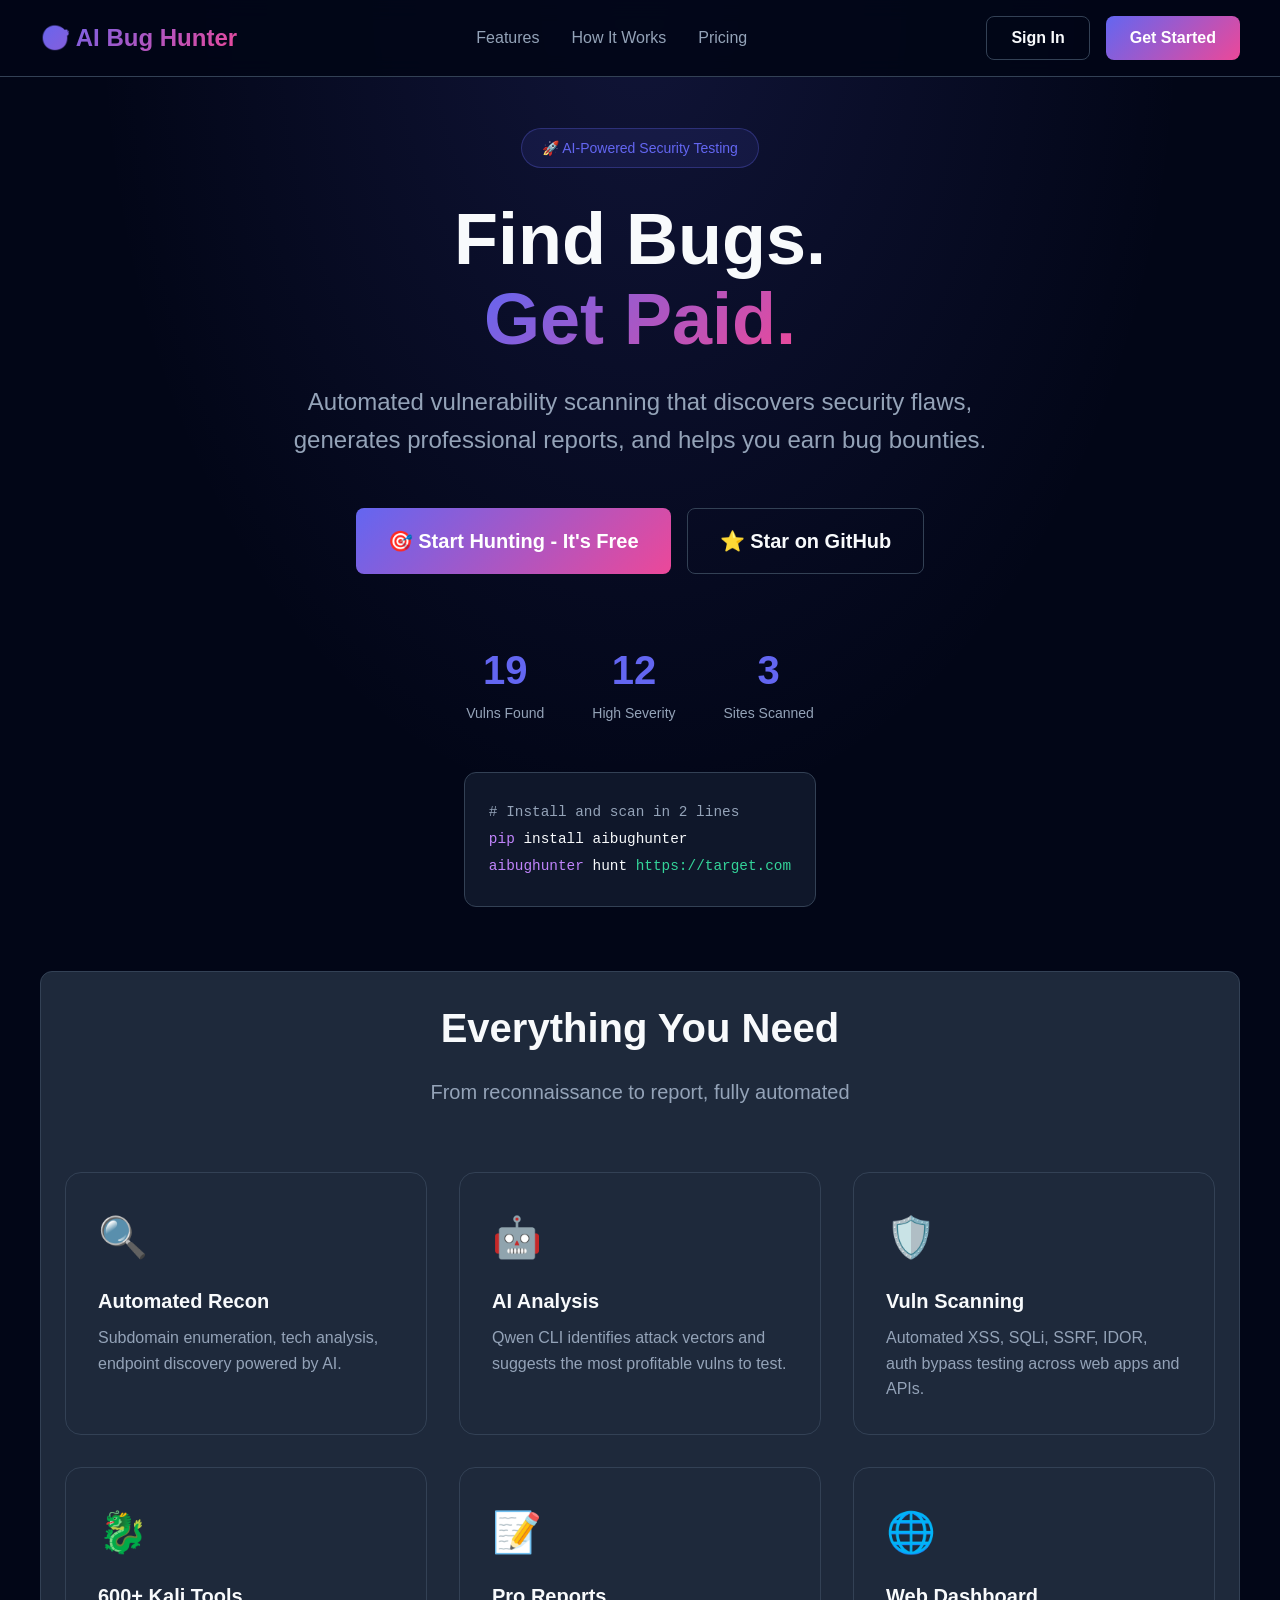
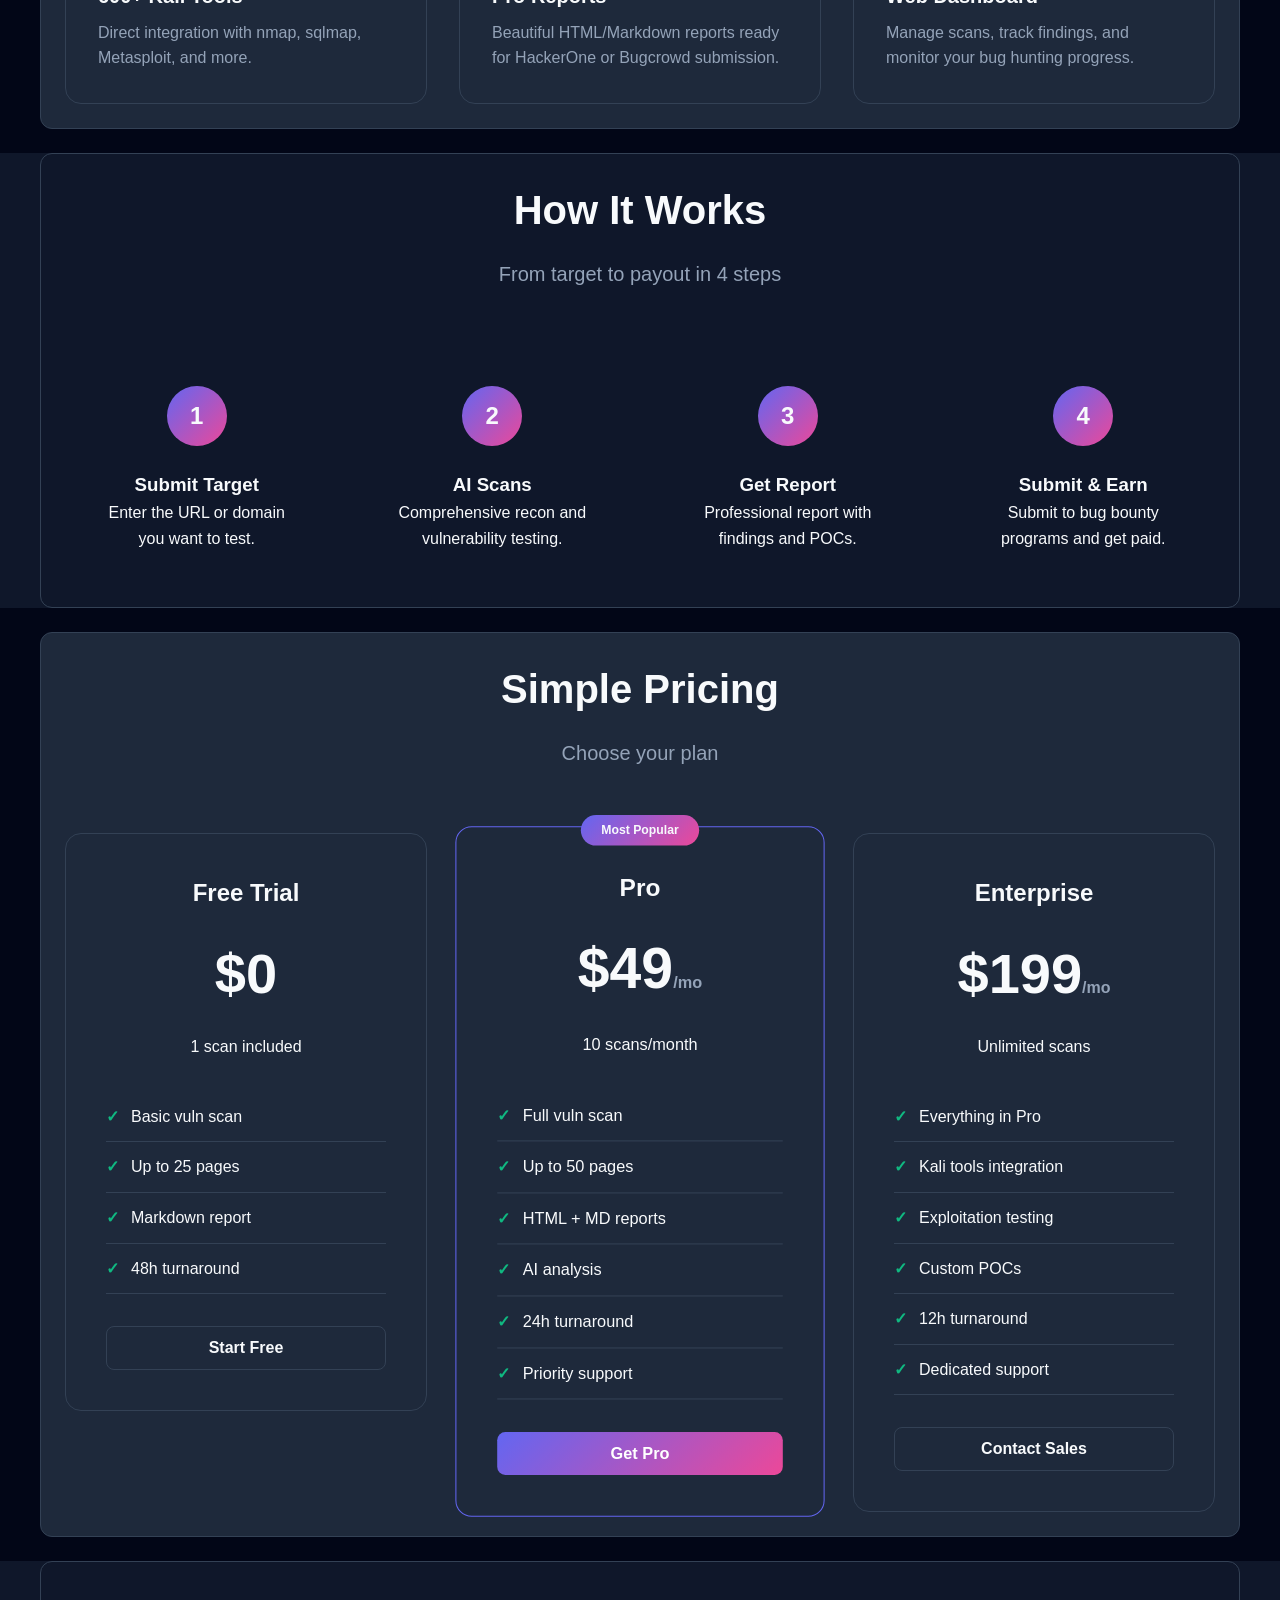
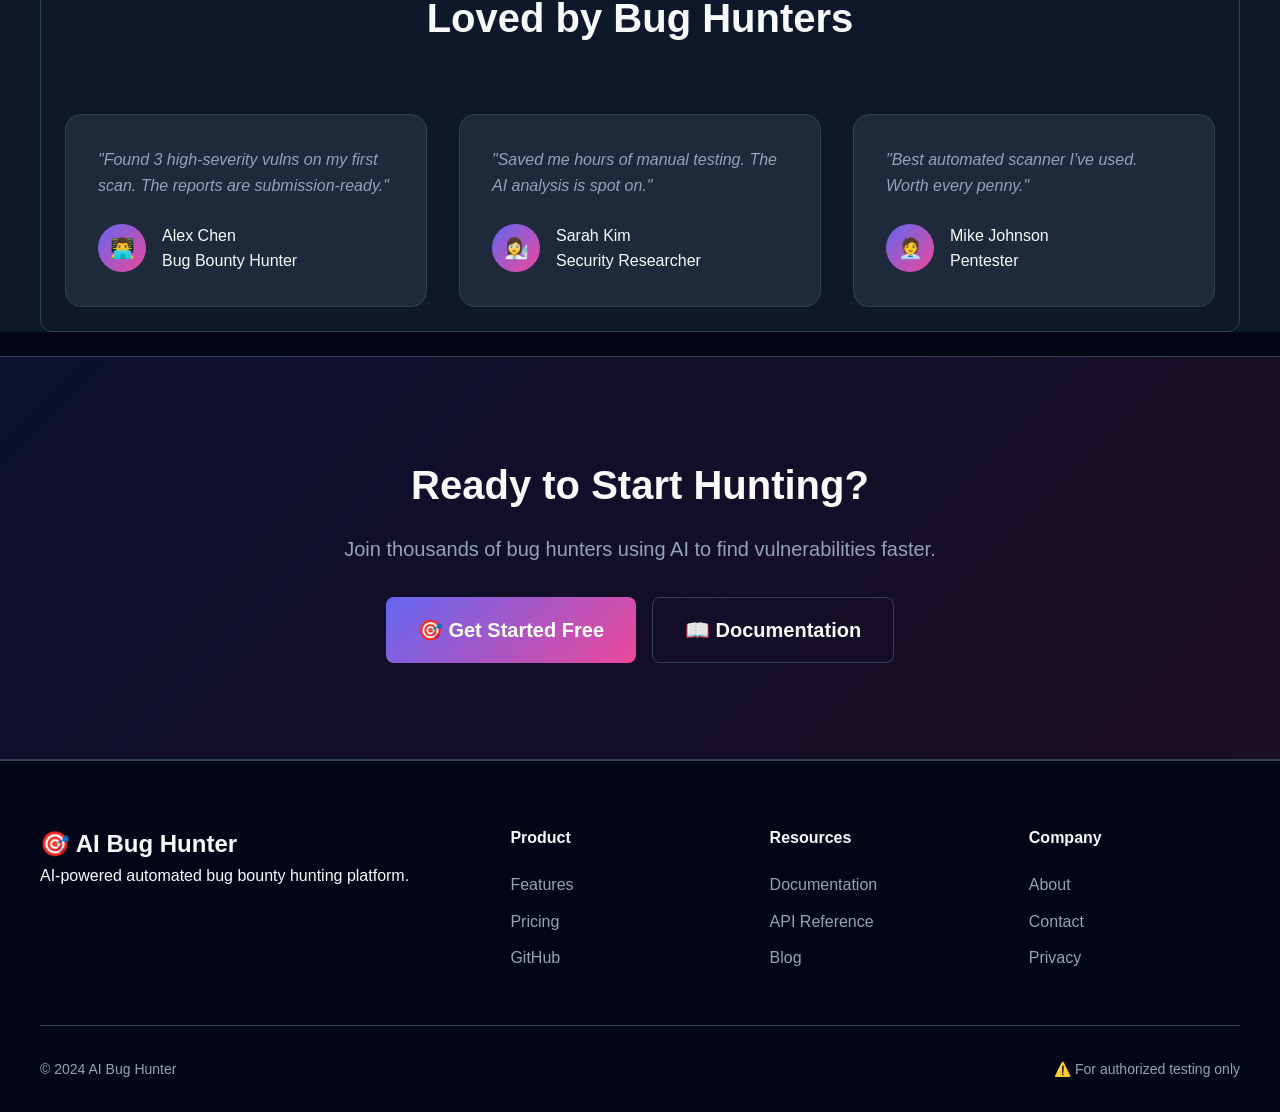
==== commit d68d3d9e: "fix: resolve circular dependency in isAuthenticated Co-authored-by: Qwen-Coder <qwen-coder@alibabacl" ====
--- a/aibughunter/web/spa/index.html
+++ b/aibughunter/web/spa/index.html
@@ -147,9 +147,17 @@
     
     <script>
         const API_BASE = window.location.origin;
-        let state = { token: localStorage.getItem('token'), user: JSON.parse(localStorage.getItem('user') || 'null'), currentRoute: isAuthenticated() ? 'dashboard' : 'landing', scans: [], plans: [] };
-        
-        function isAuthenticated() { return !!state.token; }
+        
+        function isAuthenticated() { return !!localStorage.getItem('token'); }
+        
+        let state = { 
+            token: localStorage.getItem('token'), 
+            user: JSON.parse(localStorage.getItem('user') || 'null'), 
+            currentRoute: isAuthenticated() ? 'dashboard' : 'landing', 
+            scans: [], 
+            plans: [] 
+        };
+        
         function showLoading(show) { document.getElementById('loadingOverlay').classList.toggle('active', show); }
         function showAlert(msg, type='info') { const a = document.createElement('div'); a.className = `alert alert-${type}`; a.textContent = msg; document.body.appendChild(a); setTimeout(() => a.remove(), 5000); }
         function navigate(route) { state.currentRoute = route; render(); }
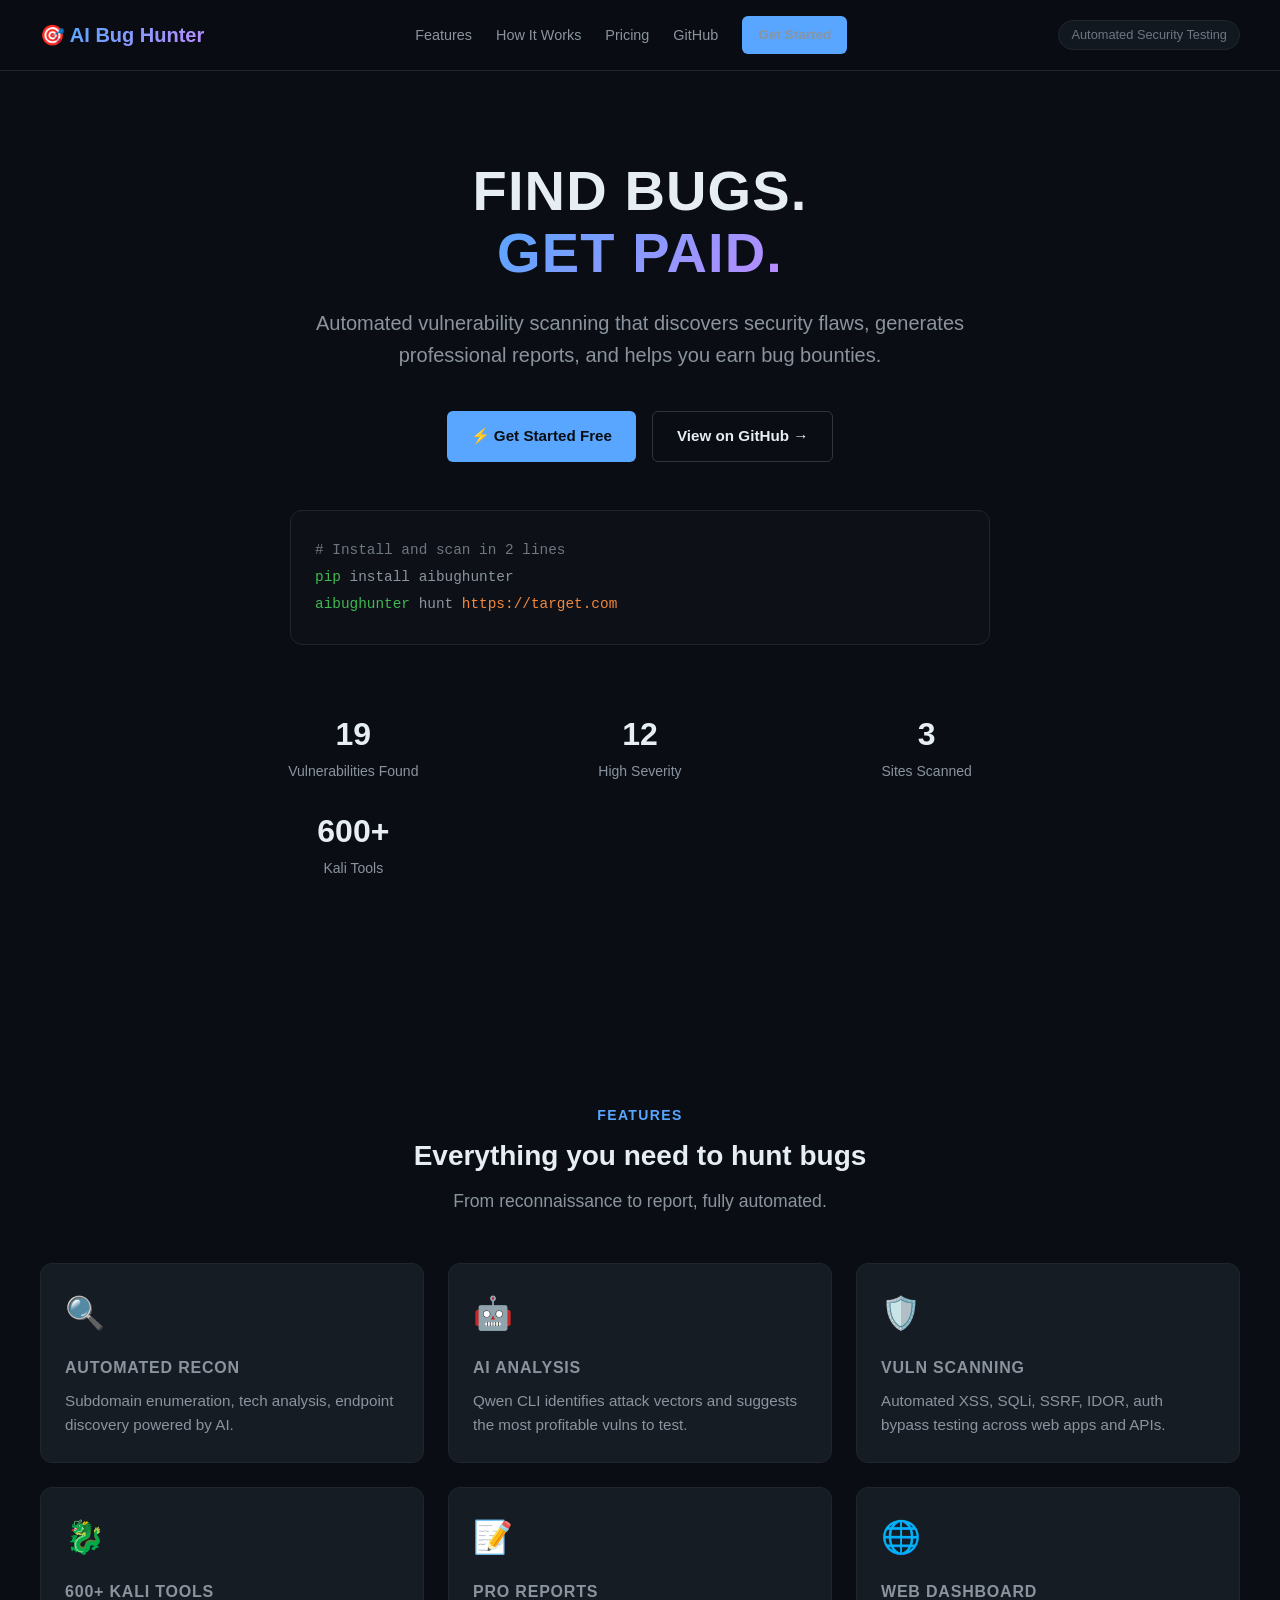
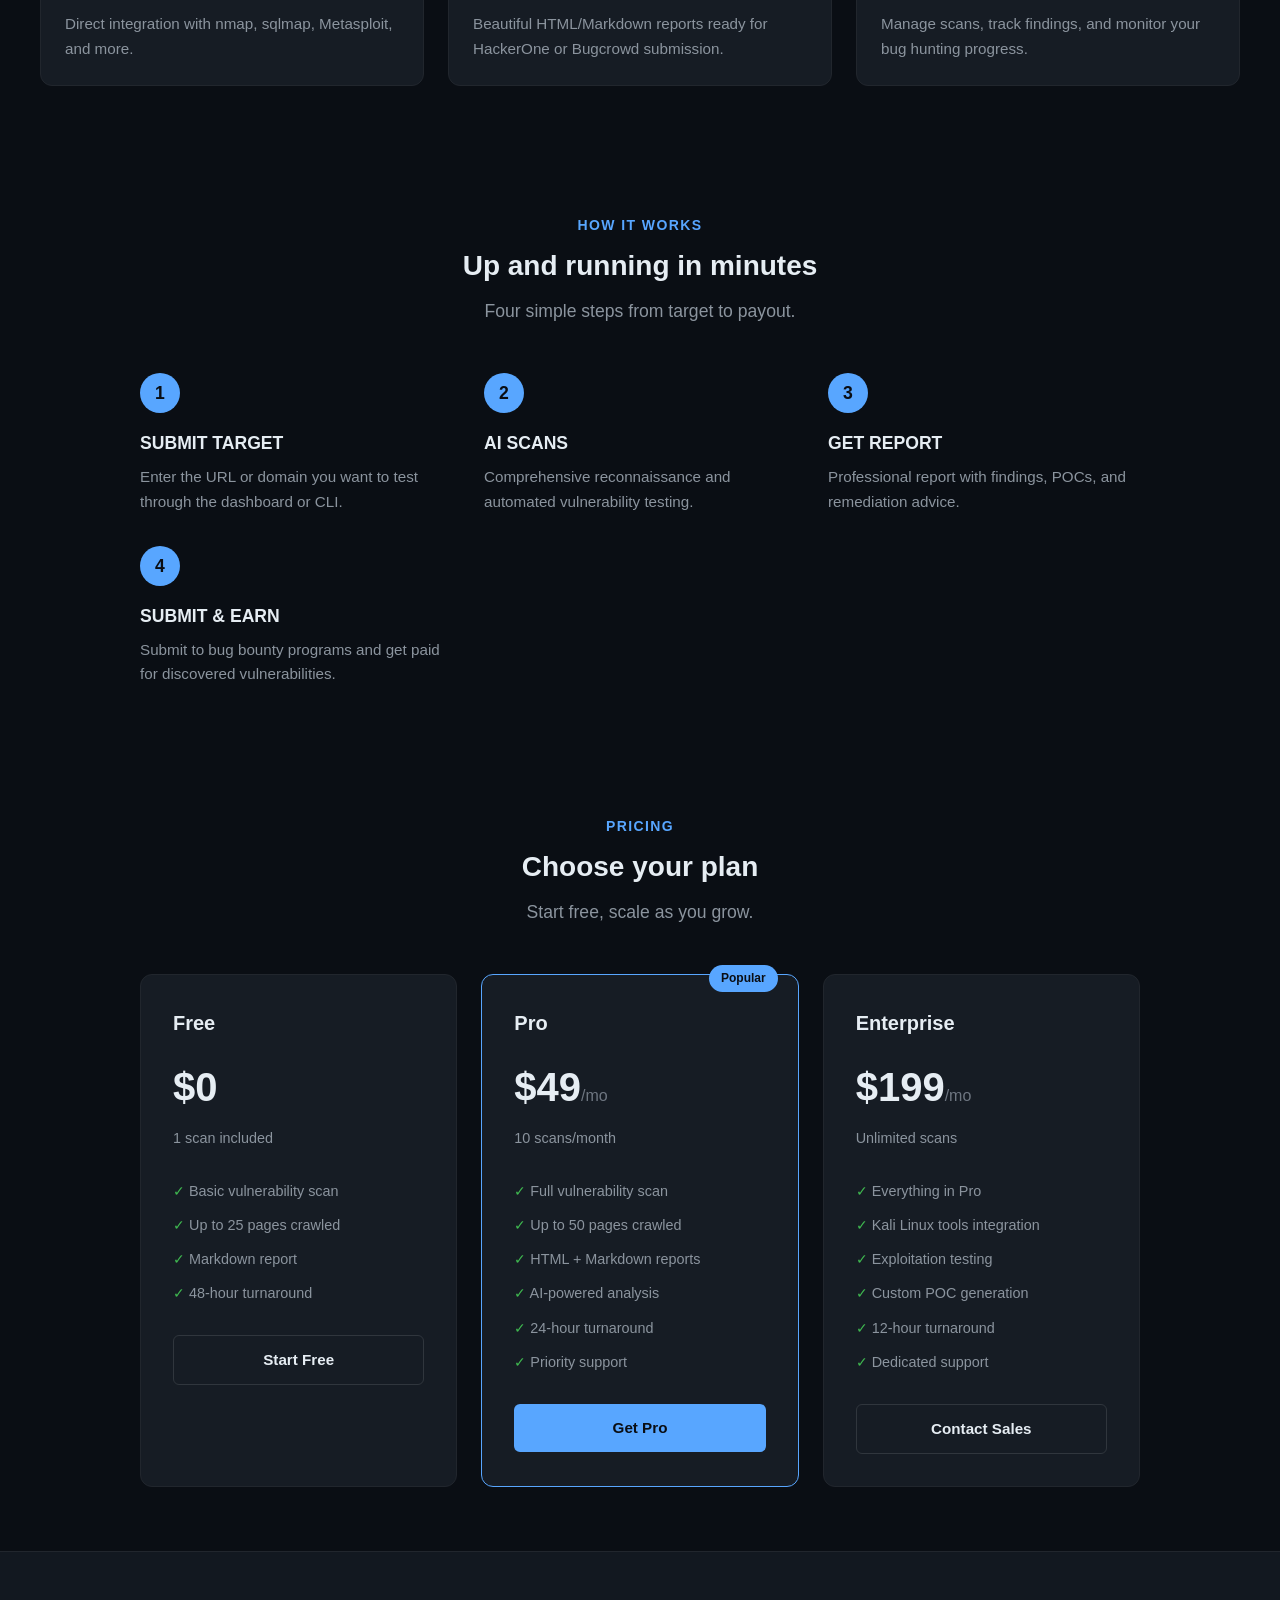
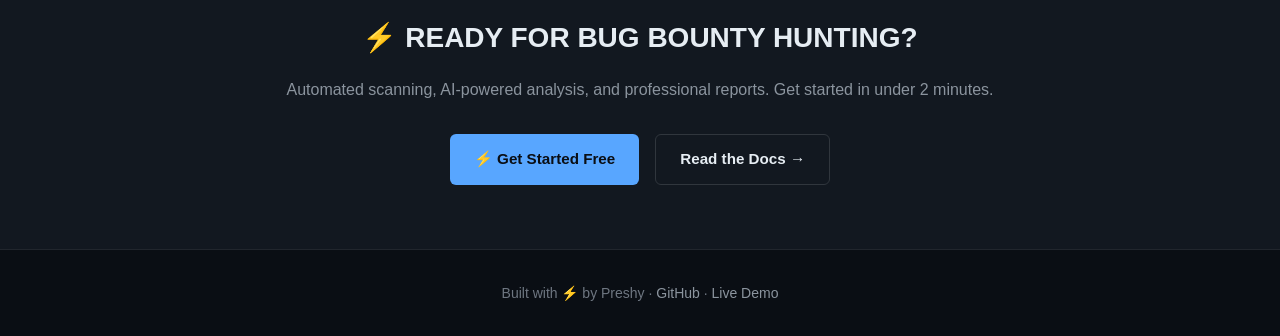
==== commit c8068a08: "🎨 Rebuild with clean developer-focused design - Matching aicodereviewer.fly.dev design pattern - Upp" ====
--- a/aibughunter/web/spa/index.html
+++ b/aibughunter/web/spa/index.html
@@ -3,237 +3,465 @@
 <head>
     <meta charset="UTF-8">
     <meta name="viewport" content="width=device-width, initial-scale=1.0">
-    <title>AI Bug Hunter - Automated Bug Bounty Platform</title>
+    <title>AI Bug Hunter - Automated Bug Bounty Hunting</title>
     <style>
         :root {
-            --primary: #6366f1; --primary-dark: #4f46e5; --secondary: #ec4899;
-            --accent: #10b981; --warning: #f59e0b; --danger: #ef4444;
-            --dark: #0f172a; --darker: #020617; --card: #1e293b;
-            --card-hover: #252f47; --text: #f8fafc; --text-muted: #94a3b8;
-            --border: #334155; --success-bg: rgba(16, 185, 129, 0.1);
-            --warning-bg: rgba(245, 158, 11, 0.1); --danger-bg: rgba(239, 68, 68, 0.1);
+            --bg-primary: #0a0e14;
+            --bg-secondary: #121820;
+            --bg-card: #161c24;
+            --bg-code: #0d1117;
+            --text-primary: #e6edf3;
+            --text-secondary: #8b949e;
+            --text-muted: #6e7681;
+            --accent: #58a6ff;
+            --accent-hover: #79c0ff;
+            --green: #3fb950;
+            --purple: #bc8cff;
+            --orange: #f0883e;
+            --red: #f85149;
+            --yellow: #d29922;
+            --border: #30363d;
+            --border-light: #21262d;
+            --font-sans: -apple-system, BlinkMacSystemFont, "Segoe UI", Roboto, Helvetica, Arial, sans-serif;
+            --font-mono: ui-monospace, SFMono-Regular, "SF Mono", Menlo, Consolas, monospace;
+            --radius: 6px;
+            --radius-md: 12px;
+            --shadow: 0 4px 12px rgba(0,0,0,0.4);
         }
         * { margin: 0; padding: 0; box-sizing: border-box; }
-        body { font-family: -apple-system, BlinkMacSystemFont, 'Segoe UI', Roboto, sans-serif; background: var(--darker); color: var(--text); line-height: 1.6; min-height: 100vh; }
-        
-        /* Marketing Page Styles */
-        .marketing-nav { position: fixed; top: 0; width: 100%; background: rgba(2, 6, 23, 0.9); backdrop-filter: blur(10px); border-bottom: 1px solid var(--border); z-index: 100; padding: 1rem 2rem; }
-        .nav-container { max-width: 1200px; margin: 0 auto; display: flex; justify-content: space-between; align-items: center; }
-        .nav-logo { font-size: 1.5rem; font-weight: 700; background: linear-gradient(135deg, var(--primary), var(--secondary)); -webkit-background-clip: text; -webkit-text-fill-color: transparent; }
-        .nav-links { display: flex; gap: 2rem; list-style: none; }
-        .nav-links a { color: var(--text-muted); text-decoration: none; }
-        .nav-links a:hover { color: var(--text); }
-        .hero { min-height: 100vh; display: flex; flex-direction: column; align-items: center; justify-content: center; text-align: center; padding: 8rem 2rem 4rem; position: relative; background: radial-gradient(ellipse at 50% 0%, rgba(99, 102, 241, 0.15) 0%, transparent 60%); }
-        .hero-badge { display: inline-flex; align-items: center; gap: 0.5rem; background: rgba(99, 102, 241, 0.1); border: 1px solid rgba(99, 102, 241, 0.3); padding: 0.5rem 1.25rem; border-radius: 50px; font-size: 0.875rem; color: var(--primary); margin-bottom: 2rem; animation: fadeInDown 0.6s ease-out; }
-        .hero h1 { font-size: 4.5rem; font-weight: 800; line-height: 1.1; margin-bottom: 1.5rem; animation: fadeInUp 0.6s ease-out 0.1s both; }
-        .hero h1 span { background: linear-gradient(135deg, var(--primary), var(--secondary)); -webkit-background-clip: text; -webkit-text-fill-color: transparent; }
-        .hero-subtitle { font-size: 1.5rem; color: var(--text-muted); max-width: 700px; margin: 0 auto 3rem; animation: fadeInUp 0.6s ease-out 0.2s both; }
-        .hero-cta { display: flex; gap: 1rem; justify-content: center; margin-bottom: 4rem; animation: fadeInUp 0.6s ease-out 0.3s both; }
-        .hero-stats { display: flex; gap: 3rem; animation: fadeInUp 0.6s ease-out 0.4s both; }
-        .hero-stat .number { font-size: 2.5rem; font-weight: 700; color: var(--primary); }
-        .hero-stat .label { font-size: 0.875rem; color: var(--text-muted); }
-        .code-showcase { max-width: 600px; margin: 3rem auto 0; background: var(--dark); border: 1px solid var(--border); border-radius: 12px; padding: 1.5rem; font-family: 'Courier New', monospace; font-size: 0.9rem; text-align: left; animation: fadeInUp 0.6s ease-out 0.5s both; }
-        .code-line { margin: 0.25rem 0; }
-        .code-comment { color: var(--text-muted); }
-        .code-keyword { color: #c084fc; }
-        .code-string { color: #34d399; }
-        .code-function { color: #60a5fa; }
-        .section { padding: 6rem 2rem; max-width: 1200px; margin: 0 auto; }
-        .section-header { text-align: center; margin-bottom: 4rem; }
-        .section-header h2 { font-size: 2.5rem; margin-bottom: 1rem; }
-        .section-header p { color: var(--text-muted); font-size: 1.25rem; }
-        .features-grid { display: grid; grid-template-columns: repeat(auto-fit, minmax(320px, 1fr)); gap: 2rem; }
-        .feature-card { background: var(--card); border: 1px solid var(--border); border-radius: 16px; padding: 2rem; transition: all 0.3s; }
-        .feature-card:hover { transform: translateY(-5px); border-color: var(--primary); box-shadow: 0 20px 40px rgba(0,0,0,0.3); }
-        .feature-icon { font-size: 2.5rem; margin-bottom: 1rem; }
-        .feature-card h3 { font-size: 1.25rem; margin-bottom: 0.5rem; }
-        .feature-card p { color: var(--text-muted); }
-        .how-it-works { background: var(--dark); }
-        .steps-grid { display: grid; grid-template-columns: repeat(auto-fit, minmax(220px, 1fr)); gap: 2rem; }
-        .step-card { text-align: center; padding: 2rem; }
-        .step-number { width: 60px; height: 60px; background: linear-gradient(135deg, var(--primary), var(--secondary)); border-radius: 50%; display: flex; align-items: center; justify-content: center; font-size: 1.5rem; font-weight: 700; margin: 0 auto 1.5rem; }
-        .pricing-grid { display: grid; grid-template-columns: repeat(auto-fit, minmax(300px, 1fr)); gap: 2rem; align-items: start; }
-        .pricing-card { background: var(--card); border: 1px solid var(--border); border-radius: 16px; padding: 2.5rem; text-align: center; position: relative; transition: all 0.3s; }
-        .pricing-card:hover { transform: translateY(-5px); }
-        .pricing-card.popular { border-color: var(--primary); transform: scale(1.02); }
-        .popular-badge { position: absolute; top: -12px; left: 50%; transform: translateX(-50%); background: linear-gradient(135deg, var(--primary), var(--secondary)); padding: 0.35rem 1.25rem; border-radius: 50px; font-size: 0.75rem; font-weight: 600; }
-        .pricing-card h3 { font-size: 1.5rem; margin-bottom: 0.5rem; }
-        .price { font-size: 3.5rem; font-weight: 700; margin: 1rem 0; }
-        .price span { font-size: 1rem; color: var(--text-muted); }
-        .features-list { list-style: none; margin: 2rem 0; text-align: left; }
-        .features-list li { padding: 0.75rem 0; border-bottom: 1px solid var(--border); display: flex; align-items: center; gap: 0.75rem; }
-        .features-list li::before { content: '✓'; color: var(--accent); font-weight: 700; }
-        .testimonials { background: var(--dark); }
-        .testimonials-grid { display: grid; grid-template-columns: repeat(auto-fit, minmax(300px, 1fr)); gap: 2rem; }
-        .testimonial-card { background: var(--card); border: 1px solid var(--border); border-radius: 16px; padding: 2rem; }
-        .testimonial-text { color: var(--text-muted); margin-bottom: 1.5rem; font-style: italic; }
-        .testimonial-author { display: flex; align-items: center; gap: 1rem; }
-        .testimonial-avatar { width: 48px; height: 48px; background: linear-gradient(135deg, var(--primary), var(--secondary)); border-radius: 50%; display: flex; align-items: center; justify-content: center; font-size: 1.25rem; }
-        .cta-section { background: linear-gradient(135deg, rgba(99, 102, 241, 0.1), rgba(236, 72, 153, 0.1)); border-top: 1px solid var(--border); border-bottom: 1px solid var(--border); text-align: center; padding: 6rem 2rem; }
-        .cta-section h2 { font-size: 2.5rem; margin-bottom: 1rem; }
-        .cta-section p { color: var(--text-muted); font-size: 1.25rem; margin-bottom: 2rem; }
-        .footer { background: var(--darker); border-top: 1px solid var(--border); padding: 4rem 2rem 2rem; }
-        .footer-content { max-width: 1200px; margin: 0 auto; display: grid; grid-template-columns: 2fr 1fr 1fr 1fr; gap: 3rem; margin-bottom: 3rem; }
-        .footer-links h4 { margin-bottom: 1rem; }
-        .footer-links a { display: block; color: var(--text-muted); text-decoration: none; padding: 0.35rem 0; }
-        .footer-links a:hover { color: var(--text); }
-        .footer-bottom { max-width: 1200px; margin: 0 auto; padding-top: 2rem; border-top: 1px solid var(--border); display: flex; justify-content: space-between; color: var(--text-muted); font-size: 0.875rem; }
-        @keyframes fadeInDown { from { opacity: 0; transform: translateY(-20px); } to { opacity: 1; transform: translateY(0); } }
-        @keyframes fadeInUp { from { opacity: 0; transform: translateY(20px); } to { opacity: 1; transform: translateY(0); } }
-        
-        /* Dashboard Styles */
+        html { scroll-behavior: smooth; }
+        body {
+            font-family: var(--font-sans);
+            background: var(--bg-primary);
+            color: var(--text-primary);
+            line-height: 1.6;
+            font-size: 16px;
+        }
+        .container { max-width: 1200px; margin: 0 auto; padding: 0 2rem; }
+        
+        /* Nav */
+        .nav {
+            position: fixed;
+            top: 0;
+            width: 100%;
+            background: rgba(10, 14, 20, 0.95);
+            border-bottom: 1px solid var(--border-light);
+            padding: 1rem 2rem;
+            z-index: 100;
+            backdrop-filter: blur(10px);
+        }
+        .nav-inner {
+            max-width: 1200px;
+            margin: 0 auto;
+            display: flex;
+            justify-content: space-between;
+            align-items: center;
+        }
+        .nav-logo {
+            font-size: 1.25rem;
+            font-weight: 700;
+            color: var(--text-primary);
+            text-decoration: none;
+        }
+        .nav-logo span { background: linear-gradient(135deg, var(--accent), var(--purple)); -webkit-background-clip: text; -webkit-text-fill-color: transparent; }
+        .nav-links { display: flex; gap: 1.5rem; align-items: center; list-style: none; }
+        .nav-links a { color: var(--text-secondary); text-decoration: none; font-size: 0.9rem; transition: color 0.2s; }
+        .nav-links a:hover { color: var(--text-primary); }
+        .nav-badge { font-size: 0.8rem; color: var(--text-muted); background: var(--bg-secondary); padding: 0.25rem 0.75rem; border-radius: 20px; border: 1px solid var(--border-light); }
+        
+        /* Hero */
+        .hero {
+            padding: 10rem 2rem 4rem;
+            text-align: center;
+            max-width: 900px;
+            margin: 0 auto;
+        }
+        .hero h1 {
+            font-size: clamp(2rem, 5vw, 3.5rem);
+            font-weight: 800;
+            line-height: 1.1;
+            margin-bottom: 1.5rem;
+            text-transform: uppercase;
+            letter-spacing: 0.02em;
+        }
+        .hero h1 span { background: linear-gradient(135deg, var(--accent), var(--purple)); -webkit-background-clip: text; -webkit-text-fill-color: transparent; }
+        .hero-subtitle { font-size: 1.25rem; color: var(--text-secondary); max-width: 700px; margin: 0 auto 2.5rem; }
+        .hero-actions { display: flex; gap: 1rem; justify-content: center; margin-bottom: 3rem; }
+        
+        /* Code block */
+        .code-block {
+            background: var(--bg-code);
+            border: 1px solid var(--border-light);
+            border-radius: var(--radius-md);
+            padding: 1.5rem;
+            font-family: var(--font-mono);
+            font-size: 0.9rem;
+            text-align: left;
+            max-width: 700px;
+            margin: 0 auto 4rem;
+        }
+        .code-line { margin: 0.25rem 0; color: var(--text-secondary); }
+        .code-line .comment { color: var(--text-muted); }
+        .code-line .cmd { color: var(--green); }
+        .code-line .arg { color: var(--accent); }
+        .code-line .url { color: var(--orange); }
+        
+        /* Stats */
+        .stats {
+            display: grid;
+            grid-template-columns: repeat(auto-fit, minmax(200px, 1fr));
+            gap: 1.5rem;
+            max-width: 900px;
+            margin: 0 auto 6rem;
+            text-align: center;
+        }
+        .stat-value { font-size: 2rem; font-weight: 700; color: var(--text-primary); }
+        .stat-label { font-size: 0.875rem; color: var(--text-secondary); }
+        
+        /* Sections */
+        .section { padding: 4rem 2rem; text-align: center; }
+        .section-title {
+            font-size: 0.875rem;
+            font-weight: 600;
+            text-transform: uppercase;
+            letter-spacing: 0.1em;
+            color: var(--accent);
+            margin-bottom: 0.5rem;
+        }
+        .section-subtitle { font-size: 1.75rem; font-weight: 700; margin-bottom: 0.5rem; }
+        .section-desc { color: var(--text-secondary); font-size: 1.1rem; max-width: 600px; margin: 0 auto 3rem; }
+        
+        /* Feature cards */
+        .features-grid {
+            display: grid;
+            grid-template-columns: repeat(auto-fit, minmax(320px, 1fr));
+            gap: 1.5rem;
+            max-width: 1200px;
+            margin: 0 auto;
+        }
+        .feature-card {
+            background: var(--bg-card);
+            border: 1px solid var(--border-light);
+            border-radius: var(--radius-md);
+            padding: 1.5rem;
+            text-align: left;
+            transition: all 0.2s;
+        }
+        .feature-card:hover { border-color: var(--border); transform: translateY(-2px); box-shadow: var(--shadow); }
+        .feature-icon { font-size: 2rem; margin-bottom: 1rem; }
+        .feature-card h3 { font-size: 1rem; font-weight: 600; text-transform: uppercase; letter-spacing: 0.05em; color: var(--text-secondary); margin-bottom: 0.5rem; }
+        .feature-card p { color: var(--text-secondary); font-size: 0.95rem; }
+        
+        /* How it works */
+        .steps {
+            display: grid;
+            grid-template-columns: repeat(auto-fit, minmax(280px, 1fr));
+            gap: 2rem;
+            max-width: 1000px;
+            margin: 0 auto;
+        }
+        .step { text-align: left; }
+        .step-num {
+            display: inline-flex;
+            align-items: center;
+            justify-content: center;
+            width: 40px;
+            height: 40px;
+            background: var(--accent);
+            color: var(--bg-primary);
+            border-radius: 50%;
+            font-weight: 700;
+            font-size: 1.1rem;
+            margin-bottom: 1rem;
+        }
+        .step h3 { font-size: 1.1rem; font-weight: 600; margin-bottom: 0.5rem; text-transform: uppercase; }
+        .step p { color: var(--text-secondary); font-size: 0.95rem; }
+        
+        /* Pricing */
+        .pricing-grid {
+            display: grid;
+            grid-template-columns: repeat(auto-fit, minmax(280px, 1fr));
+            gap: 1.5rem;
+            max-width: 1000px;
+            margin: 0 auto;
+        }
+        .pricing-card {
+            background: var(--bg-card);
+            border: 1px solid var(--border-light);
+            border-radius: var(--radius-md);
+            padding: 2rem;
+            text-align: left;
+            position: relative;
+        }
+        .pricing-card.popular { border-color: var(--accent); }
+        .popular-badge { position: absolute; top: -10px; right: 20px; background: var(--accent); color: var(--bg-primary); padding: 0.25rem 0.75rem; border-radius: 20px; font-size: 0.75rem; font-weight: 600; }
+        .pricing-card h3 { font-size: 1.25rem; margin-bottom: 0.5rem; }
+        .pricing-price { font-size: 2.5rem; font-weight: 700; margin: 1rem 0 0.5rem; }
+        .pricing-price span { font-size: 1rem; color: var(--text-muted); font-weight: 400; }
+        .pricing-desc { color: var(--text-secondary); font-size: 0.9rem; margin-bottom: 1.5rem; }
+        .pricing-features { list-style: none; margin-bottom: 1.5rem; }
+        .pricing-features li { padding: 0.35rem 0; color: var(--text-secondary); font-size: 0.9rem; }
+        .pricing-features li::before { content: '✓ '; color: var(--green); }
+        
+        /* CTA */
+        .cta {
+            background: var(--bg-secondary);
+            border-top: 1px solid var(--border-light);
+            padding: 4rem 2rem;
+            text-align: center;
+        }
+        .cta h2 { font-size: 1.75rem; font-weight: 700; margin-bottom: 1rem; }
+        .cta p { color: var(--text-secondary); margin-bottom: 2rem; }
+        .cta-actions { display: flex; gap: 1rem; justify-content: center; }
+        
+        /* Footer */
+        .footer {
+            padding: 2rem;
+            text-align: center;
+            color: var(--text-muted);
+            font-size: 0.875rem;
+            border-top: 1px solid var(--border-light);
+        }
+        .footer a { color: var(--text-secondary); text-decoration: none; }
+        .footer a:hover { color: var(--text-primary); }
+        
+        /* Buttons */
+        .btn {
+            display: inline-flex;
+            align-items: center;
+            gap: 0.5rem;
+            padding: 0.75rem 1.5rem;
+            border-radius: var(--radius);
+            font-weight: 600;
+            font-size: 0.95rem;
+            text-decoration: none;
+            cursor: pointer;
+            border: none;
+            transition: all 0.2s;
+        }
+        .btn-primary { background: var(--accent); color: var(--bg-primary); }
+        .btn-primary:hover { background: var(--accent-hover); }
+        .btn-secondary { background: transparent; color: var(--text-primary); border: 1px solid var(--border); }
+        .btn-secondary:hover { border-color: var(--text-secondary); }
+        
+        /* Auth */
+        .auth-container { min-height: 100vh; display: flex; align-items: center; justify-content: center; padding: 6rem 2rem 2rem; }
+        .auth-card { background: var(--bg-card); border: 1px solid var(--border-light); border-radius: var(--radius-md); padding: 2.5rem; width: 100%; max-width: 400px; }
+        .auth-card h2 { font-size: 1.5rem; margin-bottom: 0.5rem; }
+        .auth-card .subtitle { color: var(--text-secondary); margin-bottom: 2rem; }
+        .form-group { margin-bottom: 1.25rem; }
+        .form-group label { display: block; margin-bottom: 0.5rem; font-size: 0.9rem; color: var(--text-secondary); }
+        .form-group input, .form-group select, .form-group textarea {
+            width: 100%;
+            padding: 0.75rem;
+            background: var(--bg-primary);
+            border: 1px solid var(--border);
+            border-radius: var(--radius);
+            color: var(--text-primary);
+            font-size: 1rem;
+        }
+        .form-group input:focus, .form-group select:focus { outline: none; border-color: var(--accent); }
+        .auth-footer { text-align: center; margin-top: 1.5rem; color: var(--text-secondary); font-size: 0.9rem; }
+        .auth-footer a { color: var(--accent); text-decoration: none; }
+        
+        /* Dashboard */
         .dashboard { display: flex; min-height: 100vh; }
-        .sidebar { width: 260px; background: var(--dark); border-right: 1px solid var(--border); padding: 1.5rem; position: fixed; height: 100vh; overflow-y: auto; }
-        .main-content { flex: 1; margin-left: 260px; padding: 2rem; }
-        .header { display: flex; justify-content: space-between; align-items: center; margin-bottom: 2rem; }
-        .nav-link { display: flex; align-items: center; gap: 0.75rem; padding: 0.75rem 1rem; border-radius: 8px; color: var(--text-muted); text-decoration: none; cursor: pointer; transition: all 0.2s; margin-bottom: 0.25rem; }
-        .nav-link:hover, .nav-link.active { background: var(--card); color: var(--text); }
-        .nav-link.active { background: linear-gradient(135deg, rgba(99, 102, 241, 0.2), rgba(236, 72, 153, 0.2)); color: var(--primary); }
-        .stats-grid { display: grid; grid-template-columns: repeat(auto-fit, minmax(240px, 1fr)); gap: 1.5rem; margin-bottom: 2rem; }
-        .stat-card { background: var(--card); border: 1px solid var(--border); border-radius: 12px; padding: 1.5rem; }
-        .stat-value { font-size: 2.5rem; font-weight: 700; }
-        .stat-label { color: var(--text-muted); font-size: 0.875rem; }
-        .section { background: var(--card); border: 1px solid var(--border); border-radius: 12px; padding: 1.5rem; margin-bottom: 1.5rem; }
+        .sidebar { width: 240px; background: var(--bg-secondary); border-right: 1px solid var(--border-light); padding: 1.5rem; position: fixed; height: 100vh; top: 0; }
+        .main-content { flex: 1; margin-left: 240px; padding: 6rem 2rem 2rem; }
+        .nav-item { display: block; padding: 0.75rem 1rem; color: var(--text-secondary); text-decoration: none; cursor: pointer; border-radius: var(--radius); margin-bottom: 0.25rem; font-size: 0.9rem; }
+        .nav-item:hover { background: var(--bg-card); color: var(--text-primary); }
+        .nav-item.active { background: rgba(88, 166, 255, 0.1); color: var(--accent); }
+        .header { display: flex; justify-content: space-between; align-items: center; margin-bottom: 2rem; padding-bottom: 1rem; border-bottom: 1px solid var(--border-light); }
+        .header h1 { font-size: 1.5rem; }
+        .user-info { display: flex; align-items: center; gap: 1rem; font-size: 0.9rem; }
+        .plan-badge { background: var(--bg-card); border: 1px solid var(--border); padding: 0.25rem 0.75rem; border-radius: 20px; font-size: 0.75rem; font-weight: 600; text-transform: uppercase; }
+        
+        .stats-row { display: grid; grid-template-columns: repeat(auto-fit, minmax(200px, 1fr)); gap: 1rem; margin-bottom: 2rem; }
+        .stat-box { background: var(--bg-card); border: 1px solid var(--border-light); border-radius: var(--radius-md); padding: 1.25rem; }
+        .stat-box .value { font-size: 2rem; font-weight: 700; }
+        .stat-box .label { font-size: 0.8rem; color: var(--text-muted); text-transform: uppercase; }
+        
+        .content-card { background: var(--bg-card); border: 1px solid var(--border-light); border-radius: var(--radius-md); padding: 1.5rem; margin-bottom: 1.5rem; }
+        .content-card .card-header { display: flex; justify-content: space-between; align-items: center; margin-bottom: 1rem; }
+        .content-card h2 { font-size: 1.1rem; }
+        
         table { width: 100%; border-collapse: collapse; }
-        th { text-align: left; padding: 1rem; border-bottom: 1px solid var(--border); color: var(--text-muted); font-size: 0.875rem; text-transform: uppercase; }
-        td { padding: 1rem; border-bottom: 1px solid var(--border); }
-        tr:hover td { background: var(--card-hover); }
-        .status-badge { display: inline-block; padding: 0.35rem 0.75rem; border-radius: 20px; font-size: 0.75rem; font-weight: 600; text-transform: capitalize; }
-        .status-pending, .status-queued { background: var(--warning-bg); color: var(--warning); }
-        .status-completed { background: var(--success-bg); color: var(--accent); }
-        .status-paid { background: var(--success-bg); color: var(--accent); }
-        .status-unpaid { background: var(--warning-bg); color: var(--warning); }
-        .plan-badge { padding: 0.35rem 0.75rem; border-radius: 20px; font-size: 0.75rem; font-weight: 600; text-transform: uppercase; }
-        .plan-free { background: var(--border); color: var(--text-muted); }
-        .plan-pro { background: rgba(99, 102, 241, 0.2); color: var(--primary); }
-        .auth-container { min-height: 100vh; display: flex; align-items: center; justify-content: center; padding: 2rem; }
-        .auth-card { background: var(--card); border: 1px solid var(--border); border-radius: 16px; padding: 3rem; width: 100%; max-width: 420px; }
-        .form-group { margin-bottom: 1.5rem; }
-        label { display: block; margin-bottom: 0.5rem; font-weight: 500; }
-        input, select, textarea { width: 100%; padding: 0.75rem 1rem; background: var(--darker); border: 1px solid var(--border); border-radius: 8px; color: var(--text); font-size: 1rem; }
-        input:focus, select:focus, textarea:focus { outline: none; border-color: var(--primary); }
-        .btn { display: inline-flex; align-items: center; justify-content: center; gap: 0.5rem; padding: 0.75rem 1.5rem; border-radius: 8px; font-weight: 600; font-size: 1rem; border: none; cursor: pointer; transition: all 0.2s; text-decoration: none; }
-        .btn-primary { background: linear-gradient(135deg, var(--primary), var(--secondary)); color: white; }
-        .btn-primary:hover { opacity: 0.9; }
-        .btn-secondary { background: transparent; border: 1px solid var(--border); color: var(--text); }
-        .btn-secondary:hover { border-color: var(--primary); }
-        .btn-block { width: 100%; }
-        .auth-footer { text-align: center; margin-top: 1.5rem; color: var(--text-muted); }
-        .auth-footer a { color: var(--primary); text-decoration: none; }
-        .alert { padding: 1rem 1.5rem; border-radius: 8px; margin-bottom: 1rem; position: fixed; top: 20px; right: 20px; z-index: 3000; }
-        .alert-success { background: var(--success-bg); border: 1px solid var(--accent); }
-        .alert-error { background: var(--danger-bg); border: 1px solid var(--danger); }
-        .loading-overlay { position: fixed; top: 0; left: 0; width: 100%; height: 100%; background: rgba(2, 6, 23, 0.9); display: none; align-items: center; justify-content: center; z-index: 2000; }
+        th { text-align: left; padding: 0.75rem; border-bottom: 1px solid var(--border-light); color: var(--text-muted); font-size: 0.8rem; text-transform: uppercase; letter-spacing: 0.05em; }
+        td { padding: 0.75rem; border-bottom: 1px solid var(--border-light); font-size: 0.9rem; }
+        tr:hover td { background: var(--bg-secondary); }
+        code { font-family: var(--font-mono); background: var(--bg-code); padding: 0.15rem 0.4rem; border-radius: 3px; font-size: 0.85rem; }
+        
+        .status { display: inline-block; padding: 0.2rem 0.6rem; border-radius: 20px; font-size: 0.75rem; font-weight: 600; text-transform: capitalize; }
+        .status-pending { background: rgba(210, 153, 34, 0.1); color: var(--yellow); }
+        .status-completed { background: rgba(63, 185, 80, 0.1); color: var(--green); }
+        .status-paid { background: rgba(63, 185, 80, 0.1); color: var(--green); }
+        .status-unpaid { background: rgba(210, 153, 34, 0.1); color: var(--yellow); }
+        .status-queued { background: rgba(88, 166, 255, 0.1); color: var(--accent); }
+        
+        .alert { padding: 1rem 1.5rem; border-radius: var(--radius); position: fixed; top: 80px; right: 20px; z-index: 200; max-width: 400px; }
+        .alert-success { background: rgba(63, 185, 80, 0.1); border: 1px solid var(--green); }
+        .alert-error { background: rgba(248, 81, 73, 0.1); border: 1px solid var(--red); }
+        .empty-state { text-align: center; padding: 3rem; color: var(--text-muted); }
+        .empty-state .icon { font-size: 3rem; margin-bottom: 1rem; }
+        .loading-overlay { position: fixed; top: 0; left: 0; width: 100%; height: 100%; background: rgba(10, 14, 20, 0.9); display: none; align-items: center; justify-content: center; z-index: 300; }
         .loading-overlay.active { display: flex; }
-        .spinner { border: 3px solid var(--border); border-top-color: var(--primary); border-radius: 50%; width: 48px; height: 48px; animation: spin 1s linear infinite; }
+        .spinner { border: 3px solid var(--border); border-top-color: var(--accent); border-radius: 50%; width: 32px; height: 32px; animation: spin 0.8s linear infinite; }
         @keyframes spin { to { transform: rotate(360deg); } }
-        .empty-state { text-align: center; padding: 3rem; color: var(--text-muted); }
-        .empty-state .icon { font-size: 4rem; margin-bottom: 1rem; }
+        
         @media (max-width: 768px) {
-            .hero h1 { font-size: 2.5rem; }
-            .hero-subtitle { font-size: 1.1rem; }
-            .hero-cta { flex-direction: column; }
-            .hero-stats { flex-direction: column; gap: 1.5rem; }
+            .nav-links { display: none; }
+            .hero { padding: 8rem 1.5rem 3rem; }
+            .hero h1 { font-size: 1.75rem; }
+            .hero-actions { flex-direction: column; }
             .sidebar { display: none; }
             .main-content { margin-left: 0; }
-            .footer-content { grid-template-columns: 1fr; }
-            .nav-links { display: none; }
+            .stats { grid-template-columns: repeat(2, 1fr); }
         }
     </style>
 </head>
 <body>
     <div id="app"></div>
-    <div class="loading-overlay" id="loadingOverlay"><div class="spinner"></div></div>
+    <div class="loading-overlay" id="loading"><div class="spinner"></div></div>
     
     <script>
-        const API_BASE = window.location.origin;
-        
-        function isAuthenticated() { return !!localStorage.getItem('token'); }
-        
-        let state = { 
-            token: localStorage.getItem('token'), 
-            user: JSON.parse(localStorage.getItem('user') || 'null'), 
-            currentRoute: isAuthenticated() ? 'dashboard' : 'landing', 
-            scans: [], 
-            plans: [] 
-        };
-        
-        function showLoading(show) { document.getElementById('loadingOverlay').classList.toggle('active', show); }
-        function showAlert(msg, type='info') { const a = document.createElement('div'); a.className = `alert alert-${type}`; a.textContent = msg; document.body.appendChild(a); setTimeout(() => a.remove(), 5000); }
-        function navigate(route) { state.currentRoute = route; render(); }
-        
-        // Auth
-        async function login(email, password) { showLoading(true); try { const res = await fetch(`${API_BASE}/api/auth/login`, { method: 'POST', headers: {'Content-Type':'application/json'}, body: JSON.stringify({email, password}) }); if (!res.ok) throw new Error((await res.json()).detail || 'Login failed'); const data = await res.json(); state.token = data.token; state.user = data.user; localStorage.setItem('token', data.token); localStorage.setItem('user', JSON.stringify(data.user)); navigate('dashboard'); } catch (e) { showAlert(e.message, 'error'); } finally { showLoading(false); } }
-        async function register(email, password, name) { showLoading(true); try { const res = await fetch(`${API_BASE}/api/auth/register`, { method: 'POST', headers: {'Content-Type':'application/json'}, body: JSON.stringify({email, password, name}) }); if (!res.ok) throw new Error((await res.json()).detail || 'Registration failed'); const data = await res.json(); state.token = data.token; state.user = data.user; localStorage.setItem('token', data.token); localStorage.setItem('user', JSON.stringify(data.user)); navigate('dashboard'); } catch (e) { showAlert(e.message, 'error'); } finally { showLoading(false); } }
-        function logout() { state.token = null; state.user = null; localStorage.removeItem('token'); localStorage.removeItem('user'); navigate('landing'); }
-        
-        // API
-        async function fetchScans() { const res = await fetch(`${API_BASE}/api/scans`, { headers: {'Authorization': `Bearer ${state.token}`} }); if (res.ok) state.scans = await res.json(); }
-        async function fetchPlans() { const res = await fetch(`${API_BASE}/api/plans`); if (res.ok) state.plans = (await res.json()).plans; }
-        async function requestScan(target, type, notes) { showLoading(true); try { const res = await fetch(`${API_BASE}/api/scans`, { method: 'POST', headers: {'Content-Type':'application/json', 'Authorization': `Bearer ${state.token}`}, body: JSON.stringify({target, scan_type: type, notes}) }); if (!res.ok) throw new Error((await res.json()).detail || 'Failed'); const data = await res.json(); if (data.checkout_url) { state.pendingScan = data; navigate('checkout'); } else { showAlert('Scan queued!', 'success'); navigate('scans'); } } catch(e) { showAlert(e.message, 'error'); } finally { showLoading(false); } }
-        async function checkout(scanId) { showLoading(true); try { const res = await fetch(`${API_BASE}/api/payments/checkout?scan_id=${scanId}`, { headers: {'Authorization': `Bearer ${state.token}`} }); const data = await res.json(); if (res.ok) { showAlert('Payment successful!', 'success'); navigate('scans'); } else throw new Error(data.detail || 'Failed'); } catch(e) { showAlert(e.message, 'error'); } finally { showLoading(false); } }
-        async function upgradePlan(plan) { showLoading(true); try { const res = await fetch(`${API_BASE}/api/plans/upgrade`, { method: 'POST', headers: {'Content-Type':'application/json', 'Authorization': `Bearer ${state.token}`}, body: JSON.stringify({plan}) }); const data = await res.json(); if (res.ok) { showAlert(`Upgraded to ${data.plan}!`, 'success'); state.user.plan = data.plan; state.user.scans_limit = data.scans_limit; localStorage.setItem('user', JSON.stringify(state.user)); navigate('dashboard'); } else throw new Error(data.detail || 'Failed'); } catch(e) { showAlert(e.message, 'error'); } finally { showLoading(false); } }
-        function downloadReport(id) { window.open(`${API_BASE}/api/scans/${id}/report?authorization=Bearer ${state.token}`, '_blank'); }
-        
-        // Render
-        function render() {
-            const app = document.getElementById('app');
-            if (!isAuthenticated()) {
-                if (state.currentRoute === 'login') app.innerHTML = renderLogin();
-                else if (state.currentRoute === 'register') app.innerHTML = renderRegister();
-                else app.innerHTML = renderLanding();
-            } else {
-                app.innerHTML = renderDashboard();
-            }
-            attachEvents();
-        }
-        
-        function renderLanding() {
-            return `
-                <nav class="marketing-nav"><div class="nav-container"><div class="nav-logo">🎯 AI Bug Hunter</div><ul class="nav-links"><li><a href="#features">Features</a></li><li><a href="#how-it-works">How It Works</a></li><li><a href="#pricing">Pricing</a></li></ul><div style="display:flex;gap:1rem;"><button class="btn btn-secondary" onclick="navigate('login')">Sign In</button><button class="btn btn-primary" onclick="navigate('register')">Get Started</button></div></div></nav>
-                
-                <section class="hero"><div class="hero-badge">🚀 AI-Powered Security Testing</div><h1>Find Bugs.<br><span>Get Paid.</span></h1><p class="hero-subtitle">Automated vulnerability scanning that discovers security flaws, generates professional reports, and helps you earn bug bounties.</p><div class="hero-cta"><button class="btn btn-primary" onclick="navigate('register')" style="font-size:1.25rem;padding:1rem 2rem;">🎯 Start Hunting - It's Free</button><a href="https://github.com/Preshy/aibughunter" class="btn btn-secondary" style="font-size:1.25rem;padding:1rem 2rem;">⭐ Star on GitHub</a></div><div class="hero-stats"><div class="hero-stat"><div class="number">19</div><div class="label">Vulns Found</div></div><div class="hero-stat"><div class="number">12</div><div class="label">High Severity</div></div><div class="hero-stat"><div class="number">3</div><div class="label">Sites Scanned</div></div></div><div class="code-showcase"><div class="code-line"><span class="code-comment"># Install and scan in 2 lines</span></div><div class="code-line"><span class="code-keyword">pip</span> install aibughunter</div><div class="code-line"><span class="code-keyword">aibughunter</span> hunt <span class="code-string">https://target.com</span></div></div></section>
-                
-                <section class="section" id="features"><div class="section-header"><h2>Everything You Need</h2><p>From reconnaissance to report, fully automated</p></div><div class="features-grid"><div class="feature-card"><div class="feature-icon">🔍</div><h3>Automated Recon</h3><p>Subdomain enumeration, tech analysis, endpoint discovery powered by AI.</p></div><div class="feature-card"><div class="feature-icon">🤖</div><h3>AI Analysis</h3><p>Qwen CLI identifies attack vectors and suggests the most profitable vulns to test.</p></div><div class="feature-card"><div class="feature-icon">🛡️</div><h3>Vuln Scanning</h3><p>Automated XSS, SQLi, SSRF, IDOR, auth bypass testing across web apps and APIs.</p></div><div class="feature-card"><div class="feature-icon">🐉</div><h3>600+ Kali Tools</h3><p>Direct integration with nmap, sqlmap, Metasploit, and more.</p></div><div class="feature-card"><div class="feature-icon">📝</div><h3>Pro Reports</h3><p>Beautiful HTML/Markdown reports ready for HackerOne or Bugcrowd submission.</p></div><div class="feature-card"><div class="feature-icon">🌐</div><h3>Web Dashboard</h3><p>Manage scans, track findings, and monitor your bug hunting progress.</p></div></div></section>
-                
-                <section class="how-it-works" id="how-it-works"><div class="section" style="background:transparent;"><div class="section-header"><h2>How It Works</h2><p>From target to payout in 4 steps</p></div><div class="steps-grid"><div class="step-card"><div class="step-number">1</div><h3>Submit Target</h3><p>Enter the URL or domain you want to test.</p></div><div class="step-card"><div class="step-number">2</div><h3>AI Scans</h3><p>Comprehensive recon and vulnerability testing.</p></div><div class="step-card"><div class="step-number">3</div><h3>Get Report</h3><p>Professional report with findings and POCs.</p></div><div class="step-card"><div class="step-number">4</div><h3>Submit & Earn</h3><p>Submit to bug bounty programs and get paid.</p></div></div></div></section>
-                
-                <section class="section" id="pricing"><div class="section-header"><h2>Simple Pricing</h2><p>Choose your plan</p></div><div class="pricing-grid"><div class="pricing-card"><h3>Free Trial</h3><div class="price">$0</div><p>1 scan included</p><ul class="features-list"><li>Basic vuln scan</li><li>Up to 25 pages</li><li>Markdown report</li><li>48h turnaround</li></ul><button class="btn btn-secondary btn-block" onclick="navigate('register')">Start Free</button></div><div class="pricing-card popular"><div class="popular-badge">Most Popular</div><h3>Pro</h3><div class="price">$49<span>/mo</span></div><p>10 scans/month</p><ul class="features-list"><li>Full vuln scan</li><li>Up to 50 pages</li><li>HTML + MD reports</li><li>AI analysis</li><li>24h turnaround</li><li>Priority support</li></ul><button class="btn btn-primary btn-block" onclick="navigate('register')">Get Pro</button></div><div class="pricing-card"><h3>Enterprise</h3><div class="price">$199<span>/mo</span></div><p>Unlimited scans</p><ul class="features-list"><li>Everything in Pro</li><li>Kali tools integration</li><li>Exploitation testing</li><li>Custom POCs</li><li>12h turnaround</li><li>Dedicated support</li></ul><button class="btn btn-secondary btn-block" onclick="navigate('register')">Contact Sales</button></div></div></section>
-                
-                <section class="testimonials"><div class="section" style="background:transparent;"><div class="section-header"><h2>Loved by Bug Hunters</h2></div><div class="testimonials-grid"><div class="testimonial-card"><p class="testimonial-text">"Found 3 high-severity vulns on my first scan. The reports are submission-ready."</p><div class="testimonial-author"><div class="testimonial-avatar">👨‍💻</div><div><div class="testimonial-name">Alex Chen</div><div class="testimonial-role">Bug Bounty Hunter</div></div></div></div><div class="testimonial-card"><p class="testimonial-text">"Saved me hours of manual testing. The AI analysis is spot on."</p><div class="testimonial-author"><div class="testimonial-avatar">👩‍🔬</div><div><div class="testimonial-name">Sarah Kim</div><div class="testimonial-role">Security Researcher</div></div></div></div><div class="testimonial-card"><p class="testimonial-text">"Best automated scanner I've used. Worth every penny."</p><div class="testimonial-author"><div class="testimonial-avatar">🧑‍💼</div><div><div class="testimonial-name">Mike Johnson</div><div class="testimonial-role">Pentester</div></div></div></div></div></div></section>
-                
-                <section class="cta-section"><h2>Ready to Start Hunting?</h2><p>Join thousands of bug hunters using AI to find vulnerabilities faster.</p><div style="display:flex;gap:1rem;justify-content:center;"><button class="btn btn-primary" onclick="navigate('register')" style="font-size:1.25rem;padding:1rem 2rem;">🎯 Get Started Free</button><a href="https://github.com/Preshy/aibughunter" class="btn btn-secondary" style="font-size:1.25rem;padding:1rem 2rem;">📖 Documentation</a></div></section>
-                
-                <footer class="footer"><div class="footer-content"><div class="footer-brand"><div style="font-size:1.5rem;font-weight:700;">🎯 AI Bug Hunter</div><p>AI-powered automated bug bounty hunting platform.</p></div><div class="footer-links"><h4>Product</h4><a href="#features">Features</a><a href="#pricing">Pricing</a><a href="https://github.com/Preshy/aibughunter">GitHub</a></div><div class="footer-links"><h4>Resources</h4><a href="#">Documentation</a><a href="#">API Reference</a><a href="#">Blog</a></div><div class="footer-links"><h4>Company</h4><a href="#">About</a><a href="#">Contact</a><a href="#">Privacy</a></div></div><div class="footer-bottom"><div>© 2024 AI Bug Hunter</div><div>⚠️ For authorized testing only</div></div></footer>
-            `;
-        }
-        
-        function renderLogin() { return `<div class="auth-container"><div class="auth-card"><h1 style="font-size:2rem;margin-bottom:0.5rem;background:linear-gradient(135deg,var(--primary),var(--secondary));-webkit-background-clip:text;-webkit-text-fill-color:transparent;">🎯 Welcome Back</h1><p style="color:var(--text-muted);margin-bottom:2rem;">Sign in to your account</p><form id="loginForm"><div class="form-group"><label>Email</label><input type="email" id="loginEmail" required placeholder="you@example.com"></div><div class="form-group"><label>Password</label><input type="password" id="loginPassword" required placeholder="Enter password"></div><button type="submit" class="btn btn-primary btn-block">Sign In →</button></form><div class="auth-footer">No account? <a href="#" onclick="navigate('register');return false;">Sign up</a></div></div></div>`; }
-        
-        function renderRegister() { return `<div class="auth-container"><div class="auth-card"><h1 style="font-size:2rem;margin-bottom:0.5rem;background:linear-gradient(135deg,var(--primary),var(--secondary));-webkit-background-clip:text;-webkit-text-fill-color:transparent;">🎯 Create Account</h1><p style="color:var(--text-muted);margin-bottom:2rem;">Start hunting bugs today</p><form id="registerForm"><div class="form-group"><label>Name</label><input type="text" id="regName" placeholder="John Doe"></div><div class="form-group"><label>Email</label><input type="email" id="regEmail" required placeholder="you@example.com"></div><div class="form-group"><label>Password</label><input type="password" id="regPassword" required placeholder="Min 6 chars"></div><button type="submit" class="btn btn-primary btn-block">Create Account →</button></form><div class="auth-footer">Have an account? <a href="#" onclick="navigate('login');return false;">Sign in</a></div></div></div>`; }
-        
-        function renderDashboard() { const u = state.user; return `<div class="dashboard">${renderSidebar()}<div class="main-content">${renderHeader()}${state.currentRoute==='dashboard'?renderDashContent():''}${state.currentRoute==='new-scan'?renderNewScan():''}${state.currentRoute==='scans'?renderScans():''}${state.currentRoute==='billing'?renderBilling():''}${state.currentRoute==='checkout'?renderCheckout():''}</div></div>`; }
-        
-        function renderSidebar() { return `<aside class="sidebar"><div style="font-size:1.5rem;font-weight:700;background:linear-gradient(135deg,var(--primary),var(--secondary));-webkit-background-clip:text;-webkit-text-fill-color:transparent;margin-bottom:2rem;">🎯 AI Bug Hunter</div><ul style="list-style:none;margin-bottom:2rem;"><li class="nav-link ${state.currentRoute==='dashboard'?'active':''}" onclick="navigate('dashboard')">📊 Dashboard</li><li class="nav-link ${state.currentRoute==='new-scan'?'active':''}" onclick="navigate('new-scan')">🎯 New Scan</li><li class="nav-link ${state.currentRoute==='scans'?'active':''}" onclick="navigate('scans')">📋 My Scans</li><li class="nav-link ${state.currentRoute==='billing'?'active':''}" onclick="navigate('billing')">💳 Billing</li></ul><div style="margin-top:auto;padding-top:2rem;border-top:1px solid var(--border);"><div style="color:var(--text-muted);font-size:0.875rem;margin-bottom:0.5rem;">${u.email}</div><button onclick="logout()" class="btn btn-secondary btn-block" style="font-size:0.875rem;">Sign Out</button></div></aside>`; }
-        
-        function renderHeader() { const u = state.user; return `<div class="header"><h1>${{dashboard:'Dashboard','new-scan':'New Scan',scans:'My Scans',billing:'Billing',checkout:'Checkout'}[state.currentRoute]||'Dashboard'}</h1><div style="display:flex;align-items:center;gap:1rem;"><span class="plan-badge plan-${u.plan}">${u.plan}</span><span style="color:var(--text-muted);">${u.name||u.email}</span></div></div>`; }
-        
-        function renderDashContent() { const completed = state.scans.filter(s=>s.status==='completed').length; return `<div class="stats-grid"><div class="stat-card"><div class="stat-value">${state.scans.length}</div><div class="stat-label">Total Scans</div></div><div class="stat-card"><div class="stat-value">${completed}</div><div class="stat-label">Completed</div></div><div class="stat-card"><div class="stat-value">0</div><div class="stat-label">Vulns Found</div></div><div class="stat-card"><div class="stat-value">${u.scans_limit===-1?'∞':u.scans_limit-u.scans_used}</div><div class="stat-label">Scans Left</div></div></div><div class="section"><div style="display:flex;justify-content:space-between;align-items:center;margin-bottom:1.5rem;"><h2>Recent Scans</h2><button class="btn btn-primary" onclick="navigate('new-scan')">+ New Scan</button></div>${state.scans.length===0?`<div class="empty-state"><div class="icon">🎯</div><h3>No scans yet</h3><p>Request your first scan</p><button class="btn btn-primary" onclick="navigate('new-scan')">Request Scan</button></div>`:`<table><thead><tr><th>Target</th><th>Type</th><th>Status</th><th>Date</th></tr></thead><tbody>${state.scans.slice(0,5).map(s=>`<tr><td>${s.target}</td><td><span class="status-badge status-${s.scan_type}">${s.scan_type}</span></td><td><span class="status-badge status-${s.status}">${s.status}</span></td><td>${new Date(s.created_at).toLocaleDateString()}</td></tr>`).join('')}</tbody></table>`}</div>`; }
-        
-        function renderNewScan() { return `<div class="section"><div style="max-width:600px;"><div class="form-group"><label>Target URL</label><input type="url" id="scanTarget" required placeholder="https://target.com"></div><label>Scan Type</label><div style="display:grid;grid-template-columns:repeat(3,1fr);gap:1rem;margin-bottom:1.5rem;"><div class="scan-type-card" data-type="quick" onclick="selectType('quick')" style="background:var(--darker);border:2px solid var(--border);border-radius:12px;padding:1.5rem;cursor:pointer;text-align:center;"><div style="font-weight:600;">Quick</div><div style="font-size:1.5rem;font-weight:700;color:var(--primary);">$9.99</div><div style="color:var(--text-muted);font-size:0.875rem;">25 pages, 48h</div></div><div class="scan-type-card selected" data-type="standard" onclick="selectType('standard')" style="background:var(--darker);border:2px solid var(--primary);border-radius:12px;padding:1.5rem;cursor:pointer;text-align:center;"><div style="font-weight:600;">Standard</div><div style="font-size:1.5rem;font-weight:700;color:var(--primary);">$19.99</div><div style="color:var(--text-muted);font-size:0.875rem;">50 pages, 24h</div></div><div class="scan-type-card" data-type="aggressive" onclick="selectType('aggressive')" style="background:var(--darker);border:2px solid var(--border);border-radius:12px;padding:1.5rem;cursor:pointer;text-align:center;"><div style="font-weight:600;">Aggressive</div><div style="font-size:1.5rem;font-weight:700;color:var(--primary);">$49.99</div><div style="color:var(--text-muted);font-size:0.875rem;">150 pages, 12h</div></div></div><div class="form-group"><label>Notes (optional)</label><textarea id="scanNotes" rows="4" placeholder="Any specific areas..."></textarea></div><button class="btn btn-primary btn-block" onclick="submitScan()">Request Scan →</button></div></div>`; }
-        
-        function renderScans() { return `<div class="section"><div style="display:flex;justify-content:space-between;align-items:center;margin-bottom:1.5rem;"><h2>All Scans</h2><button class="btn btn-primary" onclick="navigate('new-scan')">+ New Scan</button></div>${state.scans.length===0?`<div class="empty-state"><div class="icon">📋</div><h3>No scans</h3></div>`:`<table><thead><tr><th>Target</th><th>Type</th><th>Status</th><th>Payment</th><th>Date</th><th></th></tr></thead><tbody>${state.scans.map(s=>`<tr><td><code>${s.target}</code></td><td><span class="status-badge status-${s.scan_type}">${s.scan_type}</span></td><td><span class="status-badge status-${s.status}">${s.status}</span></td><td><span class="status-badge status-${s.payment_status}">${s.payment_status}</span></td><td>${new Date(s.created_at).toLocaleDateString()}</td><td>${s.status==='completed'?`<button class="btn btn-secondary" onclick="downloadReport('${s.id}')" style="padding:0.35rem 0.75rem;font-size:0.875rem;">📥 Report</button>`:s.payment_status==='unpaid'?`<button class="btn btn-primary" onclick="checkout('${s.id}')" style="padding:0.35rem 0.75rem;font-size:0.875rem;">💳 Pay</button>`:'-'}</td></tr>`).join('')}</tbody></table>`}</div>`; }
-        
-        function renderBilling() { const plans = state.plans.length>0?state.plans:[{id:'free',name:'Free',price:0,scans_limit:1,features:['1 free scan','Basic scan','Markdown report']},{id:'pro',name:'Pro',price:49,scans_limit:10,features:['10 scans/month','Full scan','HTML reports','AI analysis'],popular:true},{id:'enterprise',name:'Enterprise',price:199,scans_limit:-1,features:['Unlimited scans','All features','Priority support','Custom reports']}]; return `<div class="section"><h2 style="margin-bottom:1.5rem;">Current: <span class="plan-badge plan-${state.user.plan}">${state.user.plan}</span></h2><div class="pricing-grid">${plans.map(p=>`<div class="pricing-card ${p.popular?'popular':''}">${p.popular?'<div class="popular-badge">Popular</div>':''}<h3>${p.name}</h3><div class="price">$${p.price}<span>/mo</span></div><p style="color:var(--text-muted);">${p.scans_limit===-1?'Unlimited':`${p.scans_limit} scans/month`}</p><ul class="features-list">${(p.features||[]).map(f=>`<li>${f}</li>`).join('')}</ul>${p.id!==state.user.plan?`<button class="btn ${p.popular?'btn-primary':'btn-secondary'} btn-block" onclick="upgradePlan('${p.id}')">Upgrade</button>`:'<button class="btn btn-secondary btn-block" disabled>Current</button>'}</div>`).join('')}</div></div>`; }
-        
-        function renderCheckout() { const s = state.pendingScan; if (!s) return '<p>No pending scan</p>'; return `<div class="section" style="max-width:500px;"><h2 style="margin-bottom:1.5rem;">💳 Checkout</h2><div style="background:var(--darker);padding:1.5rem;border-radius:8px;margin-bottom:1.5rem;"><div style="display:flex;justify-content:space-between;margin-bottom:1rem;"><span style="color:var(--text-muted);">Type</span><span>Standard</span></div><div style="display:flex;justify-content:space-between;margin-bottom:1rem;"><span style="color:var(--text-muted);">Target</span><span>target.com</span></div><div style="display:flex;justify-content:space-between;padding-top:1rem;border-top:1px solid var(--border);font-weight:700;font-size:1.25rem;"><span>Total</span><span>$${s.amount.toFixed(2)}</span></div></div><button class="btn btn-primary btn-block" onclick="checkout('${s.scan_id}')">Pay $${s.amount.toFixed(2)} →</button><p style="text-align:center;margin-top:1rem;color:var(--text-muted);font-size:0.875rem;">🔒 Secure payment (demo mode)</p></div>`; }
-        
-        function selectType(t) { document.querySelectorAll('.scan-type-card').forEach(c=>c.style.borderColor = c.dataset.type===t?'var(--primary)':'var(--border)'); }
-        function submitScan() { const t = document.getElementById('scanTarget').value; const tp = document.querySelector('.scan-type-card[style*="primary"]')?.dataset.type || 'standard'; const n = document.getElementById('scanNotes').value; if (!t) { showAlert('Enter target URL', 'error'); return; } requestScan(t, tp, n); }
-        
-        function attachEvents() { const lf = document.getElementById('loginForm'); if (lf) lf.addEventListener('submit', e=>{e.preventDefault();login(document.getElementById('loginEmail').value,document.getElementById('loginPassword').value);}); const rf = document.getElementById('registerForm'); if (rf) rf.addEventListener('submit', e=>{e.preventDefault();register(document.getElementById('regEmail').value,document.getElementById('regPassword').value,document.getElementById('regName').value);}); }
-        
-        async function init() { if (isAuthenticated()) await Promise.all([fetchScans(), fetchPlans()]); render(); }
+        const API = window.location.origin;
+        function isAuth() { return !!localStorage.getItem('token'); }
+        let S = { token: localStorage.getItem('token'), user: JSON.parse(localStorage.getItem('user')||'null'), route: isAuth()?'dashboard':'landing', scans: [], plans: [], pending: null };
+        function showLoading(v) { document.getElementById('loading').classList.toggle('active', v); }
+        function alert(msg, type='success') { const a=document.createElement('div'); a.className=`alert alert-${type}`; a.textContent=msg; document.body.appendChild(a); setTimeout(()=>a.remove(),4000); }
+        function go(r) { S.route=r; render(); }
+        
+        async function login(e,p) { showLoading(true); try { const r=await fetch(`${API}/api/auth/login`,{method:'POST',headers:{'Content-Type':'application/json'},body:JSON.stringify({email:e,password:p})}); if(!r.ok)throw new Error((await r.json()).detail||'Failed'); const d=await r.json(); S.token=d.token; S.user=d.user; localStorage.setItem('token',d.token); localStorage.setItem('user',JSON.stringify(d.user)); go('dashboard'); }catch(err){alert(err.message,'error');}finally{showLoading(false);} }
+        async function register(e,p,n) { showLoading(true); try { const r=await fetch(`${API}/api/auth/register`,{method:'POST',headers:{'Content-Type':'application/json'},body:JSON.stringify({email:e,password:p,name:n})}); if(!r.ok)throw new Error((await r.json()).detail||'Failed'); const d=await r.json(); S.token=d.token; S.user=d.user; localStorage.setItem('token',d.token); localStorage.setItem('user',JSON.stringify(d.user)); go('dashboard'); }catch(err){alert(err.message,'error');}finally{showLoading(false);} }
+        function logout() { S.token=null; S.user=null; localStorage.removeItem('token'); localStorage.removeItem('user'); go('landing'); }
+        
+        async function loadScans() { if(!S.token)return; const r=await fetch(`${API}/api/scans`,{headers:{'Authorization':`Bearer ${S.token}`}}); if(r.ok) S.scans=await r.json(); }
+        async function loadPlans() { const r=await fetch(`${API}/api/plans`); if(r.ok) S.plans=(await r.json()).plans; }
+        async function reqScan(target,type,notes) { showLoading(true); try { const r=await fetch(`${API}/api/scans`,{method:'POST',headers:{'Content-Type':'application/json','Authorization':`Bearer ${S.token}`},body:JSON.stringify({target,scan_type:type,notes})}); if(!r.ok)throw new Error((await r.json()).detail||'Failed'); const d=await r.json(); if(d.checkout_url){S.pending=d; go('checkout');}else{alert('Scan queued!'); go('scans');} }catch(err){alert(err.message,'error');}finally{showLoading(false);} }
+        async function checkout(id) { showLoading(true); try { const r=await fetch(`${API}/api/payments/checkout?scan_id=${id}`,{headers:{'Authorization':`Bearer ${S.token}`}}); const d=await r.json(); if(r.ok){alert('Payment successful!'); go('scans');}else throw new Error(d.detail||'Failed'); }catch(err){alert(err.message,'error');}finally{showLoading(false);} }
+        async function upgrade(plan) { showLoading(true); try { const r=await fetch(`${API}/api/plans/upgrade`,{method:'POST',headers:{'Content-Type':'application/json','Authorization':`Bearer ${S.token}`},body:JSON.stringify({plan})}); const d=await r.json(); if(r.ok){alert(`Upgraded to ${d.plan}!`); S.user.plan=d.plan; S.user.scans_limit=d.scans_limit; localStorage.setItem('user',JSON.stringify(S.user)); go('dashboard');}else throw new Error(d.detail||'Failed'); }catch(err){alert(err.message,'error');}finally{showLoading(false);} }
+        function dlReport(id) { window.open(`${API}/api/scans/${id}/report?authorization=Bearer ${S.token}`, '_blank'); }
+        
+        function render() { document.getElementById('app').innerHTML = !isAuth() ? (S.route==='login'?rLogin():S.route==='register'?rReg():rLanding()) : rDash(); attach(); }
+        
+        function rLanding() { return `
+            <nav class="nav"><div class="nav-inner"><a class="nav-logo" href="#">🎯 <span>AI Bug Hunter</span></a><ul class="nav-links"><li><a href="#features">Features</a></li><li><a href="#how">How It Works</a></li><li><a href="#pricing">Pricing</a></li><li><a href="https://github.com/Preshy/aibughunter">GitHub</a></li><li><a href="#" onclick="go('login');return false" class="btn btn-primary" style="padding:0.5rem 1rem;font-size:0.85rem;">Get Started</a></li></ul><span class="nav-badge">Automated Security Testing</span></div></nav>
+            
+            <section class="hero">
+                <h1>Find Bugs.<br><span>Get Paid.</span></h1>
+                <p class="hero-subtitle">Automated vulnerability scanning that discovers security flaws, generates professional reports, and helps you earn bug bounties.</p>
+                <div class="hero-actions">
+                    <a href="#" onclick="go('register');return false" class="btn btn-primary">⚡ Get Started Free</a>
+                    <a href="https://github.com/Preshy/aibughunter" class="btn btn-secondary">View on GitHub →</a>
+                </div>
+                <div class="code-block">
+                    <div class="code-line"><span class="comment"># Install and scan in 2 lines</span></div>
+                    <div class="code-line"><span class="cmd">pip</span> install aibughunter</div>
+                    <div class="code-line"><span class="cmd">aibughunter</span> hunt <span class="url">https://target.com</span></div>
+                </div>
+                <div class="stats">
+                    <div><div class="stat-value">19</div><div class="stat-label">Vulnerabilities Found</div></div>
+                    <div><div class="stat-value">12</div><div class="stat-label">High Severity</div></div>
+                    <div><div class="stat-value">3</div><div class="stat-label">Sites Scanned</div></div>
+                    <div><div class="stat-value">600+</div><div class="stat-label">Kali Tools</div></div>
+                </div>
+            </section>
+            
+            <section class="section" id="features">
+                <div class="section-title">Features</div>
+                <div class="section-subtitle">Everything you need to hunt bugs</div>
+                <p class="section-desc">From reconnaissance to report, fully automated.</p>
+                <div class="features-grid">
+                    <div class="feature-card"><div class="feature-icon">🔍</div><h3>Automated Recon</h3><p>Subdomain enumeration, tech analysis, endpoint discovery powered by AI.</p></div>
+                    <div class="feature-card"><div class="feature-icon">🤖</div><h3>AI Analysis</h3><p>Qwen CLI identifies attack vectors and suggests the most profitable vulns to test.</p></div>
+                    <div class="feature-card"><div class="feature-icon">🛡️</div><h3>Vuln Scanning</h3><p>Automated XSS, SQLi, SSRF, IDOR, auth bypass testing across web apps and APIs.</p></div>
+                    <div class="feature-card"><div class="feature-icon">🐉</div><h3>600+ Kali Tools</h3><p>Direct integration with nmap, sqlmap, Metasploit, and more.</p></div>
+                    <div class="feature-card"><div class="feature-icon">📝</div><h3>Pro Reports</h3><p>Beautiful HTML/Markdown reports ready for HackerOne or Bugcrowd submission.</p></div>
+                    <div class="feature-card"><div class="feature-icon">🌐</div><h3>Web Dashboard</h3><p>Manage scans, track findings, and monitor your bug hunting progress.</p></div>
+                </div>
+            </section>
+            
+            <section class="section" id="how">
+                <div class="section-title">How It Works</div>
+                <div class="section-subtitle">Up and running in minutes</div>
+                <p class="section-desc">Four simple steps from target to payout.</p>
+                <div class="steps">
+                    <div class="step"><div class="step-num">1</div><h3>Submit Target</h3><p>Enter the URL or domain you want to test through the dashboard or CLI.</p></div>
+                    <div class="step"><div class="step-num">2</div><h3>AI Scans</h3><p>Comprehensive reconnaissance and automated vulnerability testing.</p></div>
+                    <div class="step"><div class="step-num">3</div><h3>Get Report</h3><p>Professional report with findings, POCs, and remediation advice.</p></div>
+                    <div class="step"><div class="step-num">4</div><h3>Submit & Earn</h3><p>Submit to bug bounty programs and get paid for discovered vulnerabilities.</p></div>
+                </div>
+            </section>
+            
+            <section class="section" id="pricing">
+                <div class="section-title">Pricing</div>
+                <div class="section-subtitle">Choose your plan</div>
+                <p class="section-desc">Start free, scale as you grow.</p>
+                <div class="pricing-grid">
+                    <div class="pricing-card"><h3>Free</h3><div class="pricing-price">$0</div><div class="pricing-desc">1 scan included</div><ul class="pricing-features"><li>Basic vulnerability scan</li><li>Up to 25 pages crawled</li><li>Markdown report</li><li>48-hour turnaround</li></ul><a href="#" onclick="go('register');return false" class="btn btn-secondary" style="width:100%;justify-content:center;">Start Free</a></div>
+                    <div class="pricing-card popular"><div class="popular-badge">Popular</div><h3>Pro</h3><div class="pricing-price">$49<span>/mo</span></div><div class="pricing-desc">10 scans/month</div><ul class="pricing-features"><li>Full vulnerability scan</li><li>Up to 50 pages crawled</li><li>HTML + Markdown reports</li><li>AI-powered analysis</li><li>24-hour turnaround</li><li>Priority support</li></ul><a href="#" onclick="go('register');return false" class="btn btn-primary" style="width:100%;justify-content:center;">Get Pro</a></div>
+                    <div class="pricing-card"><h3>Enterprise</h3><div class="pricing-price">$199<span>/mo</span></div><div class="pricing-desc">Unlimited scans</div><ul class="pricing-features"><li>Everything in Pro</li><li>Kali Linux tools integration</li><li>Exploitation testing</li><li>Custom POC generation</li><li>12-hour turnaround</li><li>Dedicated support</li></ul><a href="#" onclick="go('register');return false" class="btn btn-secondary" style="width:100%;justify-content:center;">Contact Sales</a></div>
+                </div>
+            </section>
+            
+            <section class="cta">
+                <h2>⚡ READY FOR BUG BOUNTY HUNTING?</h2>
+                <p>Automated scanning, AI-powered analysis, and professional reports. Get started in under 2 minutes.</p>
+                <div class="cta-actions">
+                    <a href="#" onclick="go('register');return false" class="btn btn-primary">⚡ Get Started Free</a>
+                    <a href="https://github.com/Preshy/aibughunter" class="btn btn-secondary">Read the Docs →</a>
+                </div>
+            </section>
+            
+            <footer class="footer"><p>Built with ⚡ by Preshy · <a href="https://github.com/Preshy/aibughunter">GitHub</a> · <a href="https://aibughunter-marketing.fly.dev">Live Demo</a></p></footer>
+        `; }
+        
+        function rLogin() { return `<nav class="nav"><div class="nav-inner"><a class="nav-logo" href="#" onclick="go('landing');return false">🎯 <span>AI Bug Hunter</span></a></div></nav><div class="auth-container"><div class="auth-card"><h2>Sign In</h2><p class="subtitle">Welcome back</p><form id="lf"><div class="form-group"><label>Email</label><input type="email" id="le" required></div><div class="form-group"><label>Password</label><input type="password" id="lp" required></div><button class="btn btn-primary" style="width:100%;justify-content:center;">Sign In →</button></form><div class="auth-footer">No account? <a href="#" onclick="go('register');return false">Create one</a></div></div></div>`; }
+        function rReg() { return `<nav class="nav"><div class="nav-inner"><a class="nav-logo" href="#" onclick="go('landing');return false">🎯 <span>AI Bug Hunter</span></a></div></nav><div class="auth-container"><div class="auth-card"><h2>Create Account</h2><p class="subtitle">Start hunting bugs</p><form id="rf"><div class="form-group"><label>Name</label><input type="text" id="rn"></div><div class="form-group"><label>Email</label><input type="email" id="re" required></div><div class="form-group"><label>Password</label><input type="password" id="rp" required></div><button class="btn btn-primary" style="width:100%;justify-content:center;">Create Account →</button></form><div class="auth-footer">Have an account? <a href="#" onclick="go('login');return false">Sign in</a></div></div></div>`; }
+        
+        function rDash() { const u=S.user||{}; return `
+            <nav class="nav"><div class="nav-inner"><a class="nav-logo" href="#">🎯 <span>AI Bug Hunter</span></a><div style="display:flex;gap:1rem;align-items:center;"><span class="plan-badge">${u.plan||'free'}</span><span style="font-size:0.9rem;color:var(--text-secondary);">${u.email||'User'}</span><button class="btn btn-secondary" onclick="logout()" style="padding:0.4rem 0.8rem;font-size:0.8rem;">Sign Out</button></div></div></nav>
+            <div class="dashboard">
+                <aside class="sidebar">
+                    <div class="nav-item ${S.route==='dashboard'?'active':''}" onclick="go('dashboard')">📊 Dashboard</div>
+                    <div class="nav-item ${S.route==='new-scan'?'active':''}" onclick="go('new-scan')">🎯 New Scan</div>
+                    <div class="nav-item ${S.route==='scans'?'active':''}" onclick="go('scans')">📋 My Scans</div>
+                    <div class="nav-item ${S.route==='billing'?'active':''}" onclick="go('billing')">💳 Billing</div>
+                </aside>
+                <div class="main-content">
+                    <div class="header"><h1>{{${{dashboard:'Dashboard','new-scan':'New Scan',scans:'My Scans',billing:'Billing',checkout:'Checkout'}[S.route]||'Dashboard'}}</h1></div>
+                    ${S.route==='dashboard'?rDashC():''}${S.route==='new-scan'?rNewScan():''}${S.route==='scans'?rScans():''}${S.route==='billing'?rBill():''}${S.route==='checkout'?rCheckout():''}
+                </div>
+            </div>
+        `; }
+        
+        function rDashC() { const u=S.user||{}; const c=S.scans.filter(s=>s.status==='completed').length; return `
+            <div class="stats-row">
+                <div class="stat-box"><div class="value">${S.scans.length}</div><div class="label">Total Scans</div></div>
+                <div class="stat-box"><div class="value">${c}</div><div class="label">Completed</div></div>
+                <div class="stat-box"><div class="value">0</div><div class="label">Vulns Found</div></div>
+                <div class="stat-box"><div class="value">${u.scans_limit===-1?'∞':(u.scans_limit||1)-(u.scans_used||0)}</div><div class="label">Scans Left</div></div>
+            </div>
+            <div class="content-card">
+                <div class="card-header"><h2>Recent Scans</h2><button class="btn btn-primary" onclick="go('new-scan')" style="padding:0.5rem 1rem;font-size:0.85rem;">+ New Scan</button></div>
+                ${S.scans.length===0?`<div class="empty-state"><div class="icon">🎯</div><p>No scans yet. Request your first scan.</p></div>`:`<table><thead><tr><th>Target</th><th>Type</th><th>Status</th><th>Date</th></tr></thead><tbody>${S.scans.slice(0,5).map(s=>`<tr><td><code>${s.target}</code></td><td>${s.scan_type}</td><td><span class="status status-${s.status}">${s.status}</span></td><td>${new Date(s.created_at).toLocaleDateString()}</td></tr>`).join('')}</tbody></table>`}
+            </div>
+        `; }
+        
+        function rNewScan() { return `<div class="content-card"><div style="max-width:500px;"><div class="form-group"><label>Target URL</label><input type="url" id="st" placeholder="https://target.com"></div><div class="form-group"><label>Scan Type</label><select id="stype"><option value="quick">Quick ($9.99)</option><option value="standard" selected>Standard ($19.99)</option><option value="aggressive">Aggressive ($49.99)</option></select></div><div class="form-group"><label>Notes</label><textarea id="snotes" rows="3" placeholder="Any specific areas..."></textarea></div><button class="btn btn-primary" style="width:100%;justify-content:center;" onclick="submitScan()">Request Scan →</button></div></div>`; }
+        
+        function rScans() { return `<div class="content-card">${S.scans.length===0?`<div class="empty-state"><div class="icon">📋</div><p>No scans yet.</p></div>`:`<table><thead><tr><th>Target</th><th>Type</th><th>Status</th><th>Payment</th><th>Date</th><th></th></tr></thead><tbody>${S.scans.map(s=>`<tr><td><code>${s.target}</code></td><td>${s.scan_type}</td><td><span class="status status-${s.status}">${s.status}</span></td><td><span class="status status-${s.payment_status}">${s.payment_status}</span></td><td>${new Date(s.created_at).toLocaleDateString()}</td><td>${s.status==='completed'?`<button class="btn btn-secondary" onclick="dlReport('${s.id}')" style="padding:0.3rem 0.6rem;font-size:0.8rem;">📥 Report</button>`:s.payment_status==='unpaid'?`<button class="btn btn-primary" onclick="checkout('${s.id}')" style="padding:0.3rem 0.6rem;font-size:0.8rem;">💳 Pay</button>`:''}</td></tr>`).join('')}</tbody></table>`}</div>`; }
+        
+        function rBill() { const pl=S.plans.length?S.plans:[{id:'free',name:'Free',price:0,scans_limit:1,features:['1 free scan']},{id:'pro',name:'Pro',price:49,scans_limit:10,features:['10 scans/month','Full scans','HTML reports'],popular:true},{id:'enterprise',name:'Enterprise',price:199,scans_limit:-1,features:['Unlimited scans','All features','Priority support']}]; return `<div class="pricing-grid">${pl.map(p=>`<div class="pricing-card ${p.popular?'popular':''}">${p.popular?'<div class="popular-badge">Popular</div>':''}<h3>${p.name}</h3><div class="pricing-price">$${p.price}<span>/mo</span></div><div class="pricing-desc">${p.scans_limit===-1?'Unlimited':`${p.scans_limit} scans/month`}</div><ul class="pricing-features">${(p.features||[]).map(f=>`<li>${f}</li>`).join('')}</ul>${p.id!==(S.user?.plan||'free')?`<button class="btn ${p.popular?'btn-primary':'btn-secondary'}" style="width:100%;justify-content:center;" onclick="upgrade('${p.id}')">Upgrade</button>`:'<button class="btn btn-secondary" style="width:100%;justify-content:center;" disabled>Current</button>'}</div>`).join('')}</div>`; }
+        
+        function rCheckout() { const s=S.pending; if(!s)return'<div class="content-card"><p>No pending scan</p></div>'; return `<div class="content-card" style="max-width:400px;"><h2 style="margin-bottom:1rem;">💳 Checkout</h2><div style="background:var(--bg-primary);padding:1rem;border-radius:var(--radius);margin-bottom:1rem;"><div style="display:flex;justify-content:space-between;margin-bottom:0.5rem;"><span style="color:var(--text-muted);">Type</span><span>Standard Scan</span></div><div style="display:flex;justify-content:space-between;font-weight:700;font-size:1.25rem;"><span>Total</span><span>$${s.amount?.toFixed(2)||'19.99'}</span></div></div><button class="btn btn-primary" style="width:100%;justify-content:center;" onclick="checkout('${s.scan_id}')">Pay →</button><p style="text-align:center;margin-top:1rem;font-size:0.8rem;color:var(--text-muted);">Demo mode — no actual charge</p></div>`; }
+        
+        function submitScan() { const t=document.getElementById('st')?.value; const tp=document.getElementById('stype')?.value||'standard'; const n=document.getElementById('snotes')?.value; if(!t){alert('Enter target','error');return;} reqScan(t,tp,n); }
+        function selectType(t) {}
+        
+        function attach() { const lf=document.getElementById('lf'); if(lf)lf.onsubmit=e=>{e.preventDefault();login(document.getElementById('le').value,document.getElementById('lp').value);}; const rf=document.getElementById('rf'); if(rf)rf.onsubmit=e=>{e.preventDefault();register(document.getElementById('re').value,document.getElementById('rp').value,document.getElementById('rn').value);}; }
+        
+        async function init() { if(isAuth()) await Promise.all([loadScans(), loadPlans()]); render(); }
         init();
     </script>
 </body>
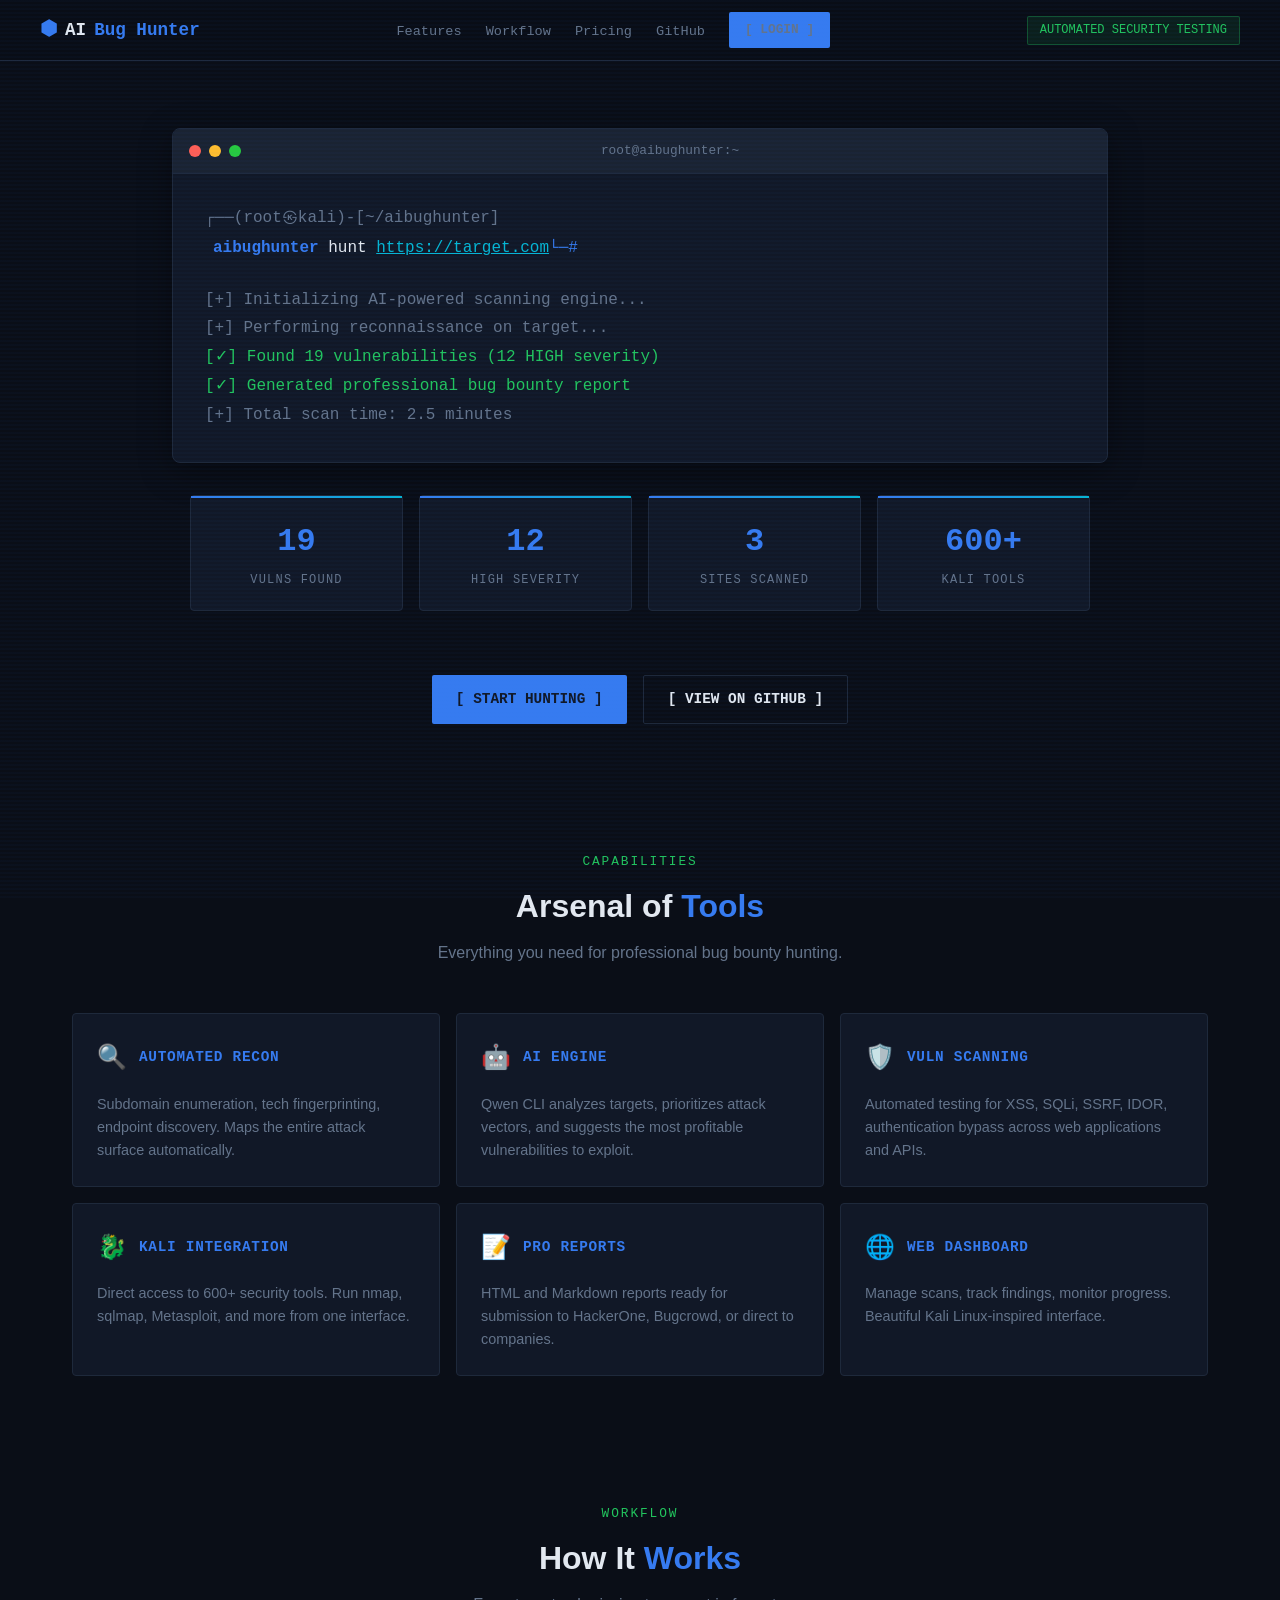
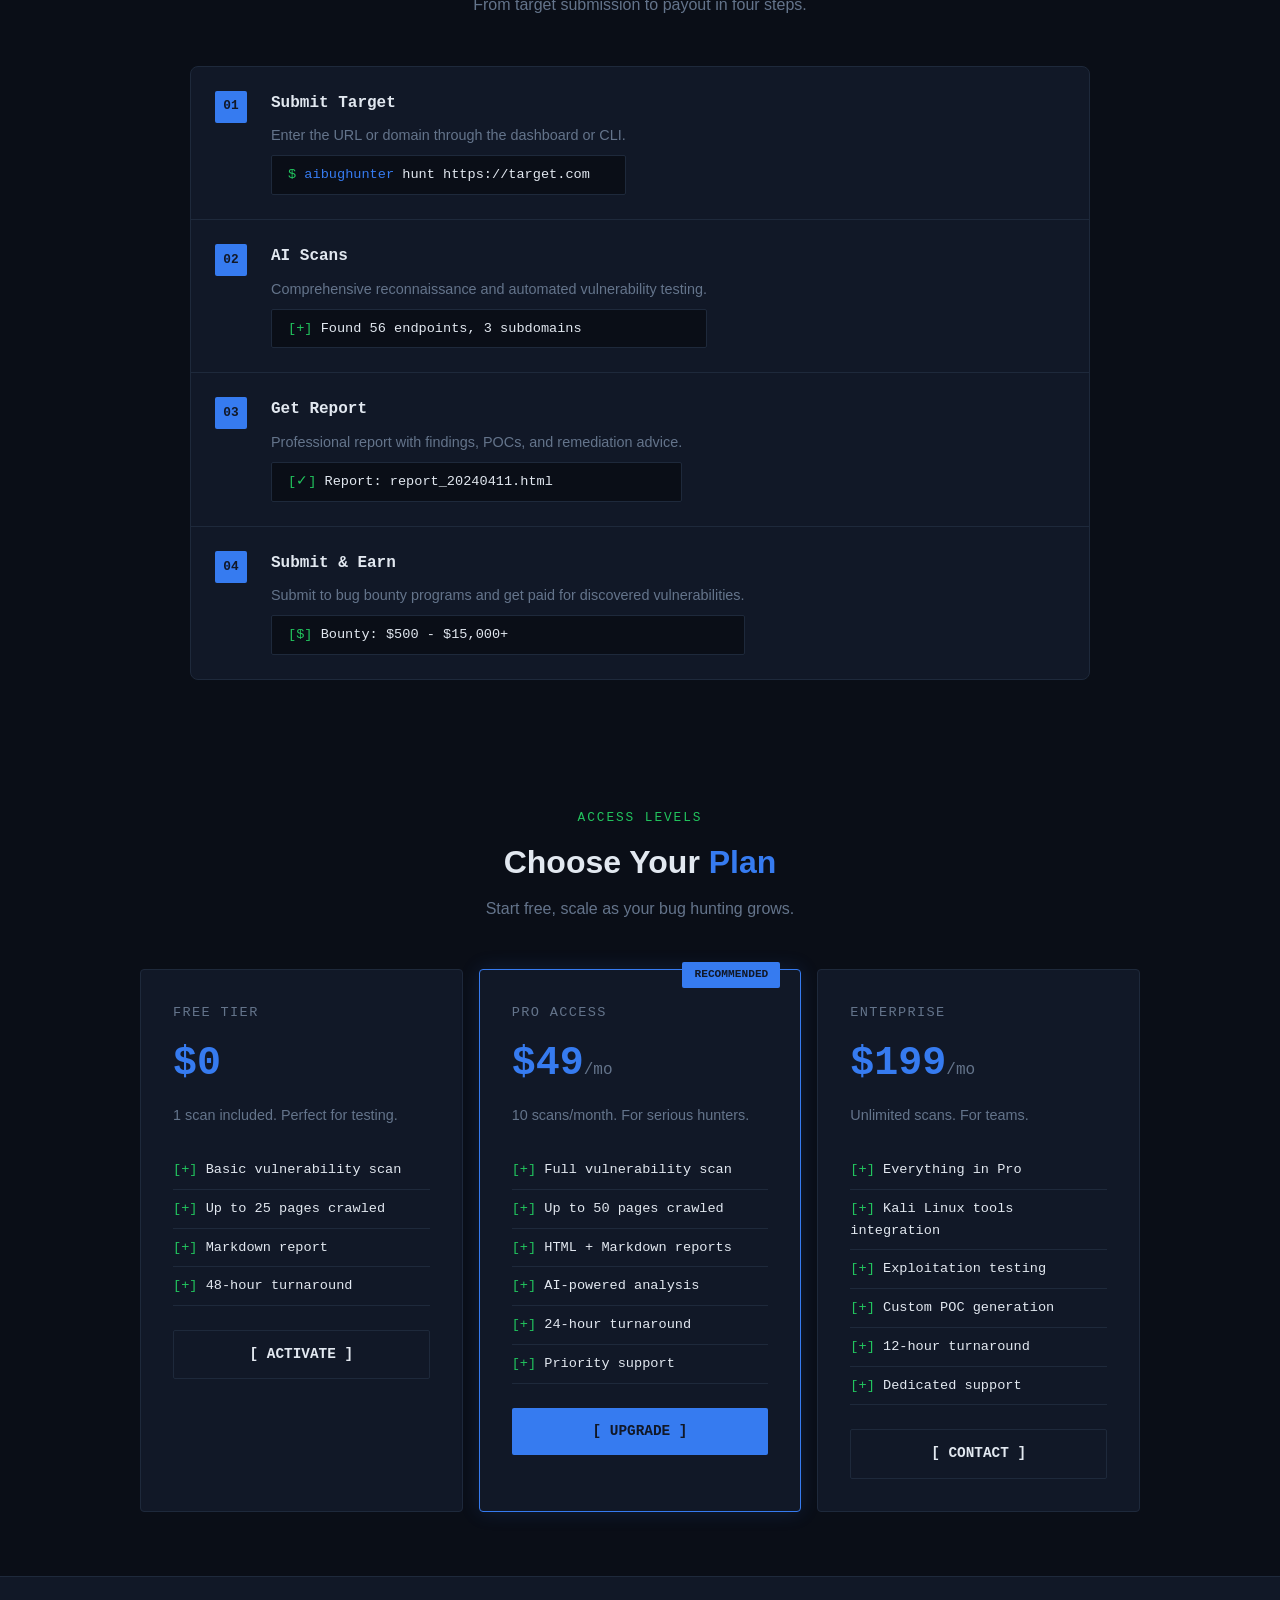
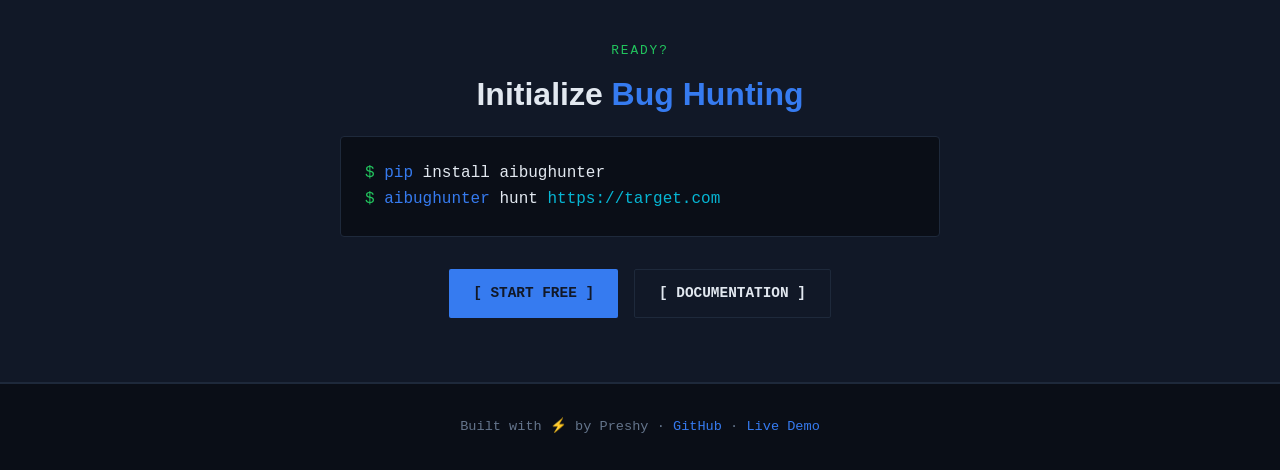
==== commit cf8b4515: "🐉 Complete Kali Linux-themed UI redesign - Terminal window hero section with traffic light dots - CR" ====
--- a/aibughunter/web/spa/index.html
+++ b/aibughunter/web/spa/index.html
@@ -3,50 +3,70 @@
 <head>
     <meta charset="UTF-8">
     <meta name="viewport" content="width=device-width, initial-scale=1.0">
-    <title>AI Bug Hunter - Automated Bug Bounty Hunting</title>
+    <title>AI Bug Hunter - Kali Linux Style</title>
     <style>
         :root {
-            --bg-primary: #0a0e14;
-            --bg-secondary: #121820;
-            --bg-card: #161c24;
-            --bg-code: #0d1117;
-            --text-primary: #e6edf3;
-            --text-secondary: #8b949e;
-            --text-muted: #6e7681;
-            --accent: #58a6ff;
-            --accent-hover: #79c0ff;
-            --green: #3fb950;
-            --purple: #bc8cff;
-            --orange: #f0883e;
-            --red: #f85149;
-            --yellow: #d29922;
-            --border: #30363d;
-            --border-light: #21262d;
-            --font-sans: -apple-system, BlinkMacSystemFont, "Segoe UI", Roboto, Helvetica, Arial, sans-serif;
-            --font-mono: ui-monospace, SFMono-Regular, "SF Mono", Menlo, Consolas, monospace;
-            --radius: 6px;
-            --radius-md: 12px;
-            --shadow: 0 4px 12px rgba(0,0,0,0.4);
-        }
+            --kali-blue: #367bf0;
+            --kali-blue-hover: #4e8af7;
+            --kali-dark: #0a0e17;
+            --kali-panel: #111827;
+            --kali-border: #1e293b;
+            --kali-text: #e2e8f0;
+            --kali-muted: #64748b;
+            --kali-green: #22c55e;
+            --kali-red: #ef4444;
+            --kali-yellow: #eab308;
+            --kali-purple: #a855f7;
+            --kali-cyan: #06b6d4;
+            --font-mono: 'JetBrains Mono', 'Fira Code', 'Cascadia Code', 'SF Mono', Menlo, Consolas, monospace;
+            --font-sans: -apple-system, BlinkMacSystemFont, 'Segoe UI', Roboto, sans-serif;
+            --radius: 4px;
+            --shadow: 0 8px 32px rgba(0,0,0,0.4);
+        }
+        
+        @import url('https://fonts.googleapis.com/css2?family=JetBrains+Mono:wght@400;500;600;700&display=swap');
+        
         * { margin: 0; padding: 0; box-sizing: border-box; }
+        
         html { scroll-behavior: smooth; }
+        
         body {
             font-family: var(--font-sans);
-            background: var(--bg-primary);
-            color: var(--text-primary);
+            background: var(--kali-dark);
+            color: var(--kali-text);
             line-height: 1.6;
-            font-size: 16px;
-        }
+            overflow-x: hidden;
+        }
+        
+        /* Scanline effect */
+        body::after {
+            content: '';
+            position: fixed;
+            top: 0;
+            left: 0;
+            width: 100%;
+            height: 100%;
+            background: repeating-linear-gradient(
+                0deg,
+                transparent,
+                transparent 2px,
+                rgba(54, 123, 240, 0.03) 2px,
+                rgba(54, 123, 240, 0.03) 4px
+            );
+            pointer-events: none;
+            z-index: 9999;
+        }
+        
         .container { max-width: 1200px; margin: 0 auto; padding: 0 2rem; }
         
-        /* Nav */
+        /* Nav - Terminal Style */
         .nav {
             position: fixed;
             top: 0;
             width: 100%;
-            background: rgba(10, 14, 20, 0.95);
-            border-bottom: 1px solid var(--border-light);
-            padding: 1rem 2rem;
+            background: rgba(10, 14, 23, 0.98);
+            border-bottom: 1px solid var(--kali-border);
+            padding: 0.75rem 2rem;
             z-index: 100;
             backdrop-filter: blur(10px);
         }
@@ -58,264 +78,694 @@
             align-items: center;
         }
         .nav-logo {
+            font-family: var(--font-mono);
+            font-size: 1.1rem;
+            font-weight: 700;
+            color: var(--kali-text);
+            text-decoration: none;
+            display: flex;
+            align-items: center;
+            gap: 0.5rem;
+        }
+        .nav-logo::before {
+            content: '⬢';
+            color: var(--kali-blue);
             font-size: 1.25rem;
+        }
+        .nav-logo span { color: var(--kali-blue); }
+        .nav-links { display: flex; gap: 1.5rem; align-items: center; list-style: none; }
+        .nav-links a { 
+            color: var(--kali-muted); 
+            text-decoration: none; 
+            font-family: var(--font-mono);
+            font-size: 0.85rem;
+            transition: color 0.2s; 
+        }
+        .nav-links a:hover { color: var(--kali-blue); }
+        .nav-badge { 
+            font-family: var(--font-mono);
+            font-size: 0.75rem; 
+            color: var(--kali-green); 
+            background: rgba(34, 197, 94, 0.1); 
+            padding: 0.25rem 0.75rem; 
+            border-radius: 2px; 
+            border: 1px solid rgba(34, 197, 94, 0.3); 
+        }
+        
+        /* Hero - Terminal Window */
+        .hero {
+            padding: 8rem 2rem 4rem;
+            max-width: 1000px;
+            margin: 0 auto;
+        }
+        .hero-terminal {
+            background: var(--kali-panel);
+            border: 1px solid var(--kali-border);
+            border-radius: 8px;
+            overflow: hidden;
+            box-shadow: var(--shadow);
+        }
+        .terminal-header {
+            background: #1a2332;
+            padding: 0.75rem 1rem;
+            display: flex;
+            align-items: center;
+            gap: 0.5rem;
+            border-bottom: 1px solid var(--kali-border);
+        }
+        .terminal-dot {
+            width: 12px;
+            height: 12px;
+            border-radius: 50%;
+        }
+        .terminal-dot.red { background: #ff5f56; }
+        .terminal-dot.yellow { background: #ffbd2e; }
+        .terminal-dot.green { background: #27c93f; }
+        .terminal-title {
+            flex: 1;
+            text-align: center;
+            font-family: var(--font-mono);
+            font-size: 0.8rem;
+            color: var(--kali-muted);
+        }
+        .terminal-body {
+            padding: 2rem;
+            font-family: var(--font-mono);
+        }
+        .terminal-prompt {
+            color: var(--kali-green);
+        }
+        .terminal-prompt::before {
+            content: '┌──(root㉿kali)-[~/aibughunter]';
+            display: block;
+            color: var(--kali-muted);
+            margin-bottom: 0.25rem;
+        }
+        .terminal-prompt::after {
+            content: '└─#';
+            color: var(--kali-blue);
+        }
+        .terminal-command {
+            color: var(--kali-text);
+            margin-left: 0.5rem;
+        }
+        .terminal-command .cmd { color: var(--kali-blue); font-weight: 600; }
+        .terminal-command .arg { color: var(--kali-yellow); }
+        .terminal-command .url { color: var(--kali-cyan); text-decoration: underline; }
+        .terminal-output {
+            color: var(--kali-muted);
+            margin-top: 1.5rem;
+            line-height: 1.8;
+        }
+        .terminal-output .success { color: var(--kali-green); }
+        .terminal-output .warning { color: var(--kali-yellow); }
+        .terminal-output .error { color: var(--kali-red); }
+        .terminal-output .info { color: var(--kali-cyan); }
+        
+        /* Stats Bar */
+        .stats-bar {
+            display: grid;
+            grid-template-columns: repeat(4, 1fr);
+            gap: 1rem;
+            max-width: 900px;
+            margin: 2rem auto 4rem;
+        }
+        .stat-box {
+            background: var(--kali-panel);
+            border: 1px solid var(--kali-border);
+            border-radius: 4px;
+            padding: 1.25rem;
+            text-align: center;
+            position: relative;
+        }
+        .stat-box::before {
+            content: '';
+            position: absolute;
+            top: 0;
+            left: 0;
+            width: 100%;
+            height: 2px;
+            background: linear-gradient(90deg, var(--kali-blue), var(--kali-cyan));
+        }
+        .stat-value {
+            font-family: var(--font-mono);
+            font-size: 2rem;
             font-weight: 700;
-            color: var(--text-primary);
-            text-decoration: none;
-        }
-        .nav-logo span { background: linear-gradient(135deg, var(--accent), var(--purple)); -webkit-background-clip: text; -webkit-text-fill-color: transparent; }
-        .nav-links { display: flex; gap: 1.5rem; align-items: center; list-style: none; }
-        .nav-links a { color: var(--text-secondary); text-decoration: none; font-size: 0.9rem; transition: color 0.2s; }
-        .nav-links a:hover { color: var(--text-primary); }
-        .nav-badge { font-size: 0.8rem; color: var(--text-muted); background: var(--bg-secondary); padding: 0.25rem 0.75rem; border-radius: 20px; border: 1px solid var(--border-light); }
-        
-        /* Hero */
-        .hero {
-            padding: 10rem 2rem 4rem;
-            text-align: center;
-            max-width: 900px;
-            margin: 0 auto;
-        }
-        .hero h1 {
-            font-size: clamp(2rem, 5vw, 3.5rem);
-            font-weight: 800;
-            line-height: 1.1;
-            margin-bottom: 1.5rem;
-            text-transform: uppercase;
-            letter-spacing: 0.02em;
-        }
-        .hero h1 span { background: linear-gradient(135deg, var(--accent), var(--purple)); -webkit-background-clip: text; -webkit-text-fill-color: transparent; }
-        .hero-subtitle { font-size: 1.25rem; color: var(--text-secondary); max-width: 700px; margin: 0 auto 2.5rem; }
-        .hero-actions { display: flex; gap: 1rem; justify-content: center; margin-bottom: 3rem; }
-        
-        /* Code block */
-        .code-block {
-            background: var(--bg-code);
-            border: 1px solid var(--border-light);
-            border-radius: var(--radius-md);
-            padding: 1.5rem;
-            font-family: var(--font-mono);
-            font-size: 0.9rem;
-            text-align: left;
-            max-width: 700px;
-            margin: 0 auto 4rem;
-        }
-        .code-line { margin: 0.25rem 0; color: var(--text-secondary); }
-        .code-line .comment { color: var(--text-muted); }
-        .code-line .cmd { color: var(--green); }
-        .code-line .arg { color: var(--accent); }
-        .code-line .url { color: var(--orange); }
-        
-        /* Stats */
-        .stats {
-            display: grid;
-            grid-template-columns: repeat(auto-fit, minmax(200px, 1fr));
-            gap: 1.5rem;
-            max-width: 900px;
-            margin: 0 auto 6rem;
-            text-align: center;
-        }
-        .stat-value { font-size: 2rem; font-weight: 700; color: var(--text-primary); }
-        .stat-label { font-size: 0.875rem; color: var(--text-secondary); }
-        
-        /* Sections */
-        .section { padding: 4rem 2rem; text-align: center; }
-        .section-title {
-            font-size: 0.875rem;
-            font-weight: 600;
+            color: var(--kali-blue);
+        }
+        .stat-label {
+            font-family: var(--font-mono);
+            font-size: 0.75rem;
+            color: var(--kali-muted);
             text-transform: uppercase;
             letter-spacing: 0.1em;
-            color: var(--accent);
+            margin-top: 0.25rem;
+        }
+        
+        /* Sections */
+        .section { padding: 4rem 2rem; max-width: 1200px; margin: 0 auto; }
+        .section-header {
+            text-align: center;
+            margin-bottom: 3rem;
+        }
+        .section-tag {
+            font-family: var(--font-mono);
+            font-size: 0.8rem;
+            color: var(--kali-green);
+            text-transform: uppercase;
+            letter-spacing: 0.15em;
             margin-bottom: 0.5rem;
         }
-        .section-subtitle { font-size: 1.75rem; font-weight: 700; margin-bottom: 0.5rem; }
-        .section-desc { color: var(--text-secondary); font-size: 1.1rem; max-width: 600px; margin: 0 auto 3rem; }
-        
-        /* Feature cards */
+        .section-title {
+            font-size: 2rem;
+            font-weight: 700;
+            margin-bottom: 0.5rem;
+        }
+        .section-title span { color: var(--kali-blue); }
+        .section-desc {
+            color: var(--kali-muted);
+            font-size: 1rem;
+            max-width: 600px;
+            margin: 0 auto;
+        }
+        
+        /* Feature Cards - Panel Style */
         .features-grid {
             display: grid;
             grid-template-columns: repeat(auto-fit, minmax(320px, 1fr));
+            gap: 1rem;
+        }
+        .feature-panel {
+            background: var(--kali-panel);
+            border: 1px solid var(--kali-border);
+            border-radius: 4px;
+            padding: 1.5rem;
+            transition: all 0.2s;
+        }
+        .feature-panel:hover {
+            border-color: var(--kali-blue);
+            transform: translateY(-2px);
+            box-shadow: 0 4px 16px rgba(54, 123, 240, 0.1);
+        }
+        .feature-header {
+            display: flex;
+            align-items: center;
+            gap: 0.75rem;
+            margin-bottom: 1rem;
+        }
+        .feature-icon {
+            font-size: 1.5rem;
+        }
+        .feature-title {
+            font-family: var(--font-mono);
+            font-size: 0.9rem;
+            font-weight: 600;
+            color: var(--kali-blue);
+            text-transform: uppercase;
+            letter-spacing: 0.05em;
+        }
+        .feature-desc {
+            color: var(--kali-muted);
+            font-size: 0.9rem;
+            line-height: 1.6;
+        }
+        
+        /* Steps - Terminal Workflow */
+        .steps-container {
+            background: var(--kali-panel);
+            border: 1px solid var(--kali-border);
+            border-radius: 8px;
+            overflow: hidden;
+            max-width: 900px;
+            margin: 0 auto;
+        }
+        .step-row {
+            display: flex;
+            padding: 1.5rem;
+            border-bottom: 1px solid var(--kali-border);
+            align-items: flex-start;
             gap: 1.5rem;
-            max-width: 1200px;
-            margin: 0 auto;
-        }
-        .feature-card {
-            background: var(--bg-card);
-            border: 1px solid var(--border-light);
-            border-radius: var(--radius-md);
-            padding: 1.5rem;
-            text-align: left;
-            transition: all 0.2s;
-        }
-        .feature-card:hover { border-color: var(--border); transform: translateY(-2px); box-shadow: var(--shadow); }
-        .feature-icon { font-size: 2rem; margin-bottom: 1rem; }
-        .feature-card h3 { font-size: 1rem; font-weight: 600; text-transform: uppercase; letter-spacing: 0.05em; color: var(--text-secondary); margin-bottom: 0.5rem; }
-        .feature-card p { color: var(--text-secondary); font-size: 0.95rem; }
-        
-        /* How it works */
-        .steps {
-            display: grid;
-            grid-template-columns: repeat(auto-fit, minmax(280px, 1fr));
-            gap: 2rem;
-            max-width: 1000px;
-            margin: 0 auto;
-        }
-        .step { text-align: left; }
+        }
+        .step-row:last-child { border-bottom: none; }
         .step-num {
-            display: inline-flex;
+            font-family: var(--font-mono);
+            font-size: 0.8rem;
+            font-weight: 700;
+            color: var(--kali-panel);
+            background: var(--kali-blue);
+            width: 32px;
+            height: 32px;
+            border-radius: 2px;
+            display: flex;
             align-items: center;
             justify-content: center;
-            width: 40px;
-            height: 40px;
-            background: var(--accent);
-            color: var(--bg-primary);
-            border-radius: 50%;
-            font-weight: 700;
-            font-size: 1.1rem;
-            margin-bottom: 1rem;
-        }
-        .step h3 { font-size: 1.1rem; font-weight: 600; margin-bottom: 0.5rem; text-transform: uppercase; }
-        .step p { color: var(--text-secondary); font-size: 0.95rem; }
-        
-        /* Pricing */
+            flex-shrink: 0;
+        }
+        .step-content h3 {
+            font-family: var(--font-mono);
+            font-size: 1rem;
+            margin-bottom: 0.5rem;
+        }
+        .step-content p {
+            color: var(--kali-muted);
+            font-size: 0.9rem;
+        }
+        .step-cmd {
+            font-family: var(--font-mono);
+            background: var(--kali-dark);
+            border: 1px solid var(--kali-border);
+            padding: 0.5rem 1rem;
+            border-radius: 2px;
+            margin-top: 0.5rem;
+            font-size: 0.85rem;
+        }
+        .step-cmd .prompt { color: var(--kali-green); }
+        .step-cmd .cmd { color: var(--kali-blue); }
+        
+        /* Pricing - Tool Cards */
         .pricing-grid {
             display: grid;
             grid-template-columns: repeat(auto-fit, minmax(280px, 1fr));
-            gap: 1.5rem;
+            gap: 1rem;
             max-width: 1000px;
             margin: 0 auto;
         }
         .pricing-card {
-            background: var(--bg-card);
-            border: 1px solid var(--border-light);
-            border-radius: var(--radius-md);
+            background: var(--kali-panel);
+            border: 1px solid var(--kali-border);
+            border-radius: 4px;
             padding: 2rem;
-            text-align: left;
             position: relative;
         }
-        .pricing-card.popular { border-color: var(--accent); }
-        .popular-badge { position: absolute; top: -10px; right: 20px; background: var(--accent); color: var(--bg-primary); padding: 0.25rem 0.75rem; border-radius: 20px; font-size: 0.75rem; font-weight: 600; }
-        .pricing-card h3 { font-size: 1.25rem; margin-bottom: 0.5rem; }
-        .pricing-price { font-size: 2.5rem; font-weight: 700; margin: 1rem 0 0.5rem; }
-        .pricing-price span { font-size: 1rem; color: var(--text-muted); font-weight: 400; }
-        .pricing-desc { color: var(--text-secondary); font-size: 0.9rem; margin-bottom: 1.5rem; }
-        .pricing-features { list-style: none; margin-bottom: 1.5rem; }
-        .pricing-features li { padding: 0.35rem 0; color: var(--text-secondary); font-size: 0.9rem; }
-        .pricing-features li::before { content: '✓ '; color: var(--green); }
+        .pricing-card.active {
+            border-color: var(--kali-blue);
+            box-shadow: 0 0 20px rgba(54, 123, 240, 0.15);
+        }
+        .pricing-badge {
+            position: absolute;
+            top: -8px;
+            right: 20px;
+            background: var(--kali-blue);
+            color: var(--kali-panel);
+            padding: 0.25rem 0.75rem;
+            border-radius: 2px;
+            font-family: var(--font-mono);
+            font-size: 0.7rem;
+            font-weight: 700;
+            text-transform: uppercase;
+        }
+        .pricing-header {
+            font-family: var(--font-mono);
+            font-size: 0.85rem;
+            color: var(--kali-muted);
+            text-transform: uppercase;
+            letter-spacing: 0.1em;
+            margin-bottom: 0.5rem;
+        }
+        .pricing-price {
+            font-family: var(--font-mono);
+            font-size: 2.5rem;
+            font-weight: 700;
+            color: var(--kali-blue);
+            margin-bottom: 0.5rem;
+        }
+        .pricing-price span {
+            font-size: 1rem;
+            color: var(--kali-muted);
+            font-weight: 400;
+        }
+        .pricing-desc {
+            color: var(--kali-muted);
+            font-size: 0.9rem;
+            margin-bottom: 1.5rem;
+        }
+        .pricing-features {
+            list-style: none;
+            margin-bottom: 1.5rem;
+        }
+        .pricing-features li {
+            font-family: var(--font-mono);
+            font-size: 0.85rem;
+            padding: 0.5rem 0;
+            border-bottom: 1px solid var(--kali-border);
+            color: var(--kali-text);
+        }
+        .pricing-features li::before {
+            content: '[+] ';
+            color: var(--kali-green);
+        }
         
         /* CTA */
-        .cta {
-            background: var(--bg-secondary);
-            border-top: 1px solid var(--border-light);
+        .cta-section {
+            background: var(--kali-panel);
+            border-top: 1px solid var(--kali-border);
+            border-bottom: 1px solid var(--kali-border);
             padding: 4rem 2rem;
             text-align: center;
         }
-        .cta h2 { font-size: 1.75rem; font-weight: 700; margin-bottom: 1rem; }
-        .cta p { color: var(--text-secondary); margin-bottom: 2rem; }
-        .cta-actions { display: flex; gap: 1rem; justify-content: center; }
+        .cta-terminal {
+            background: var(--kali-dark);
+            border: 1px solid var(--kali-border);
+            border-radius: 4px;
+            padding: 1.5rem;
+            max-width: 600px;
+            margin: 0 auto;
+            text-align: left;
+            font-family: var(--font-mono);
+        }
+        .cta-prompt { color: var(--kali-green); }
+        .cta-cmd { color: var(--kali-text); }
+        .cta-cmd .cmd { color: var(--kali-blue); }
+        .cta-actions {
+            display: flex;
+            gap: 1rem;
+            justify-content: center;
+            margin-top: 2rem;
+        }
         
         /* Footer */
         .footer {
             padding: 2rem;
             text-align: center;
-            color: var(--text-muted);
-            font-size: 0.875rem;
-            border-top: 1px solid var(--border-light);
-        }
-        .footer a { color: var(--text-secondary); text-decoration: none; }
-        .footer a:hover { color: var(--text-primary); }
+            color: var(--kali-muted);
+            font-family: var(--font-mono);
+            font-size: 0.85rem;
+            border-top: 1px solid var(--kali-border);
+        }
+        .footer a { color: var(--kali-blue); text-decoration: none; }
+        .footer a:hover { color: var(--kali-blue-hover); }
         
         /* Buttons */
         .btn {
             display: inline-flex;
             align-items: center;
+            justify-content: center;
             gap: 0.5rem;
             padding: 0.75rem 1.5rem;
-            border-radius: var(--radius);
+            border-radius: 2px;
+            font-family: var(--font-mono);
             font-weight: 600;
-            font-size: 0.95rem;
+            font-size: 0.9rem;
             text-decoration: none;
             cursor: pointer;
             border: none;
             transition: all 0.2s;
         }
-        .btn-primary { background: var(--accent); color: var(--bg-primary); }
-        .btn-primary:hover { background: var(--accent-hover); }
-        .btn-secondary { background: transparent; color: var(--text-primary); border: 1px solid var(--border); }
-        .btn-secondary:hover { border-color: var(--text-secondary); }
-        
-        /* Auth */
-        .auth-container { min-height: 100vh; display: flex; align-items: center; justify-content: center; padding: 6rem 2rem 2rem; }
-        .auth-card { background: var(--bg-card); border: 1px solid var(--border-light); border-radius: var(--radius-md); padding: 2.5rem; width: 100%; max-width: 400px; }
-        .auth-card h2 { font-size: 1.5rem; margin-bottom: 0.5rem; }
-        .auth-card .subtitle { color: var(--text-secondary); margin-bottom: 2rem; }
-        .form-group { margin-bottom: 1.25rem; }
-        .form-group label { display: block; margin-bottom: 0.5rem; font-size: 0.9rem; color: var(--text-secondary); }
+        .btn-primary {
+            background: var(--kali-blue);
+            color: var(--kali-panel);
+        }
+        .btn-primary:hover { background: var(--kali-blue-hover); }
+        .btn-secondary {
+            background: transparent;
+            border: 1px solid var(--kali-border);
+            color: var(--kali-text);
+        }
+        .btn-secondary:hover { border-color: var(--kali-blue); }
+        
+        /* Auth - Terminal Style */
+        .auth-container {
+            min-height: 100vh;
+            display: flex;
+            align-items: center;
+            justify-content: center;
+            padding: 6rem 2rem 2rem;
+        }
+        .auth-terminal {
+            background: var(--kali-panel);
+            border: 1px solid var(--kali-border);
+            border-radius: 8px;
+            overflow: hidden;
+            width: 100%;
+            max-width: 450px;
+            box-shadow: var(--shadow);
+        }
+        .auth-body {
+            padding: 2rem;
+        }
+        .auth-body h2 {
+            font-family: var(--font-mono);
+            font-size: 1.25rem;
+            margin-bottom: 0.25rem;
+        }
+        .auth-body .subtitle {
+            color: var(--kali-muted);
+            font-size: 0.9rem;
+            margin-bottom: 1.5rem;
+        }
+        .form-group { margin-bottom: 1rem; }
+        .form-group label {
+            display: block;
+            margin-bottom: 0.5rem;
+            font-family: var(--font-mono);
+            font-size: 0.85rem;
+            color: var(--kali-green);
+        }
+        .form-group label::before {
+            content: '$ ';
+            color: var(--kali-blue);
+        }
         .form-group input, .form-group select, .form-group textarea {
             width: 100%;
             padding: 0.75rem;
-            background: var(--bg-primary);
-            border: 1px solid var(--border);
-            border-radius: var(--radius);
-            color: var(--text-primary);
-            font-size: 1rem;
-        }
-        .form-group input:focus, .form-group select:focus { outline: none; border-color: var(--accent); }
-        .auth-footer { text-align: center; margin-top: 1.5rem; color: var(--text-secondary); font-size: 0.9rem; }
-        .auth-footer a { color: var(--accent); text-decoration: none; }
-        
-        /* Dashboard */
+            background: var(--kali-dark);
+            border: 1px solid var(--kali-border);
+            border-radius: 2px;
+            color: var(--kali-text);
+            font-family: var(--font-mono);
+            font-size: 0.9rem;
+        }
+        .form-group input:focus, .form-group select:focus {
+            outline: none;
+            border-color: var(--kali-blue);
+        }
+        .auth-footer {
+            text-align: center;
+            margin-top: 1.5rem;
+            color: var(--kali-muted);
+            font-family: var(--font-mono);
+            font-size: 0.85rem;
+        }
+        .auth-footer a { color: var(--kali-blue); text-decoration: none; }
+        
+        /* Dashboard - Panel Layout */
         .dashboard { display: flex; min-height: 100vh; }
-        .sidebar { width: 240px; background: var(--bg-secondary); border-right: 1px solid var(--border-light); padding: 1.5rem; position: fixed; height: 100vh; top: 0; }
-        .main-content { flex: 1; margin-left: 240px; padding: 6rem 2rem 2rem; }
-        .nav-item { display: block; padding: 0.75rem 1rem; color: var(--text-secondary); text-decoration: none; cursor: pointer; border-radius: var(--radius); margin-bottom: 0.25rem; font-size: 0.9rem; }
-        .nav-item:hover { background: var(--bg-card); color: var(--text-primary); }
-        .nav-item.active { background: rgba(88, 166, 255, 0.1); color: var(--accent); }
-        .header { display: flex; justify-content: space-between; align-items: center; margin-bottom: 2rem; padding-bottom: 1rem; border-bottom: 1px solid var(--border-light); }
-        .header h1 { font-size: 1.5rem; }
-        .user-info { display: flex; align-items: center; gap: 1rem; font-size: 0.9rem; }
-        .plan-badge { background: var(--bg-card); border: 1px solid var(--border); padding: 0.25rem 0.75rem; border-radius: 20px; font-size: 0.75rem; font-weight: 600; text-transform: uppercase; }
-        
-        .stats-row { display: grid; grid-template-columns: repeat(auto-fit, minmax(200px, 1fr)); gap: 1rem; margin-bottom: 2rem; }
-        .stat-box { background: var(--bg-card); border: 1px solid var(--border-light); border-radius: var(--radius-md); padding: 1.25rem; }
-        .stat-box .value { font-size: 2rem; font-weight: 700; }
-        .stat-box .label { font-size: 0.8rem; color: var(--text-muted); text-transform: uppercase; }
-        
-        .content-card { background: var(--bg-card); border: 1px solid var(--border-light); border-radius: var(--radius-md); padding: 1.5rem; margin-bottom: 1.5rem; }
-        .content-card .card-header { display: flex; justify-content: space-between; align-items: center; margin-bottom: 1rem; }
-        .content-card h2 { font-size: 1.1rem; }
-        
+        .sidebar {
+            width: 220px;
+            background: var(--kali-panel);
+            border-right: 1px solid var(--kali-border);
+            padding: 1rem;
+            position: fixed;
+            height: 100vh;
+            top: 0;
+        }
+        .sidebar-item {
+            display: flex;
+            align-items: center;
+            gap: 0.75rem;
+            padding: 0.75rem 1rem;
+            color: var(--kali-muted);
+            cursor: pointer;
+            border-radius: 2px;
+            margin-bottom: 0.25rem;
+            font-family: var(--font-mono);
+            font-size: 0.85rem;
+            transition: all 0.2s;
+        }
+        .sidebar-item:hover {
+            background: var(--kali-dark);
+            color: var(--kali-text);
+        }
+        .sidebar-item.active {
+            background: rgba(54, 123, 240, 0.1);
+            color: var(--kali-blue);
+            border-left: 2px solid var(--kali-blue);
+        }
+        .main-content {
+            flex: 1;
+            margin-left: 220px;
+            padding: 5rem 2rem 2rem;
+        }
+        .top-bar {
+            display: flex;
+            justify-content: space-between;
+            align-items: center;
+            margin-bottom: 2rem;
+            padding-bottom: 1rem;
+            border-bottom: 1px solid var(--kali-border);
+        }
+        .top-bar h1 {
+            font-family: var(--font-mono);
+            font-size: 1.25rem;
+        }
+        .user-info {
+            display: flex;
+            align-items: center;
+            gap: 1rem;
+            font-family: var(--font-mono);
+            font-size: 0.85rem;
+        }
+        .plan-tag {
+            background: rgba(54, 123, 240, 0.1);
+            color: var(--kali-blue);
+            padding: 0.25rem 0.75rem;
+            border-radius: 2px;
+            font-size: 0.75rem;
+            font-weight: 600;
+            text-transform: uppercase;
+        }
+        
+        /* Stats Row */
+        .stats-row {
+            display: grid;
+            grid-template-columns: repeat(auto-fit, minmax(200px, 1fr));
+            gap: 1rem;
+            margin-bottom: 2rem;
+        }
+        .stat-card {
+            background: var(--kali-panel);
+            border: 1px solid var(--kali-border);
+            border-radius: 4px;
+            padding: 1.25rem;
+            position: relative;
+        }
+        .stat-card::after {
+            content: '';
+            position: absolute;
+            bottom: 0;
+            left: 0;
+            width: 100%;
+            height: 2px;
+        }
+        .stat-card.blue::after { background: var(--kali-blue); }
+        .stat-card.green::after { background: var(--kali-green); }
+        .stat-card.red::after { background: var(--kali-red); }
+        .stat-card.yellow::after { background: var(--kali-yellow); }
+        .stat-value {
+            font-family: var(--font-mono);
+            font-size: 2rem;
+            font-weight: 700;
+        }
+        .stat-label {
+            font-family: var(--font-mono);
+            font-size: 0.75rem;
+            color: var(--kali-muted);
+            text-transform: uppercase;
+            letter-spacing: 0.1em;
+        }
+        
+        /* Panel Cards */
+        .panel {
+            background: var(--kali-panel);
+            border: 1px solid var(--kali-border);
+            border-radius: 4px;
+            margin-bottom: 1rem;
+        }
+        .panel-header {
+            display: flex;
+            justify-content: space-between;
+            align-items: center;
+            padding: 1rem 1.25rem;
+            border-bottom: 1px solid var(--kali-border);
+            font-family: var(--font-mono);
+            font-size: 0.9rem;
+        }
+        .panel-body { padding: 1.25rem; }
+        
+        /* Tables */
         table { width: 100%; border-collapse: collapse; }
-        th { text-align: left; padding: 0.75rem; border-bottom: 1px solid var(--border-light); color: var(--text-muted); font-size: 0.8rem; text-transform: uppercase; letter-spacing: 0.05em; }
-        td { padding: 0.75rem; border-bottom: 1px solid var(--border-light); font-size: 0.9rem; }
-        tr:hover td { background: var(--bg-secondary); }
-        code { font-family: var(--font-mono); background: var(--bg-code); padding: 0.15rem 0.4rem; border-radius: 3px; font-size: 0.85rem; }
-        
-        .status { display: inline-block; padding: 0.2rem 0.6rem; border-radius: 20px; font-size: 0.75rem; font-weight: 600; text-transform: capitalize; }
-        .status-pending { background: rgba(210, 153, 34, 0.1); color: var(--yellow); }
-        .status-completed { background: rgba(63, 185, 80, 0.1); color: var(--green); }
-        .status-paid { background: rgba(63, 185, 80, 0.1); color: var(--green); }
-        .status-unpaid { background: rgba(210, 153, 34, 0.1); color: var(--yellow); }
-        .status-queued { background: rgba(88, 166, 255, 0.1); color: var(--accent); }
-        
-        .alert { padding: 1rem 1.5rem; border-radius: var(--radius); position: fixed; top: 80px; right: 20px; z-index: 200; max-width: 400px; }
-        .alert-success { background: rgba(63, 185, 80, 0.1); border: 1px solid var(--green); }
-        .alert-error { background: rgba(248, 81, 73, 0.1); border: 1px solid var(--red); }
-        .empty-state { text-align: center; padding: 3rem; color: var(--text-muted); }
-        .empty-state .icon { font-size: 3rem; margin-bottom: 1rem; }
-        .loading-overlay { position: fixed; top: 0; left: 0; width: 100%; height: 100%; background: rgba(10, 14, 20, 0.9); display: none; align-items: center; justify-content: center; z-index: 300; }
+        th {
+            text-align: left;
+            padding: 0.75rem 1rem;
+            border-bottom: 1px solid var(--kali-border);
+            color: var(--kali-muted);
+            font-family: var(--font-mono);
+            font-size: 0.75rem;
+            text-transform: uppercase;
+            letter-spacing: 0.1em;
+        }
+        td {
+            padding: 0.75rem 1rem;
+            border-bottom: 1px solid var(--kali-border);
+            font-family: var(--font-mono);
+            font-size: 0.85rem;
+        }
+        tr:hover td { background: rgba(54, 123, 240, 0.05); }
+        
+        /* Status Badges */
+        .badge {
+            display: inline-block;
+            padding: 0.2rem 0.5rem;
+            border-radius: 2px;
+            font-family: var(--font-mono);
+            font-size: 0.75rem;
+            font-weight: 600;
+            text-transform: uppercase;
+        }
+        .badge-pending { background: rgba(234, 179, 8, 0.1); color: var(--kali-yellow); }
+        .badge-completed { background: rgba(34, 197, 94, 0.1); color: var(--kali-green); }
+        .badge-paid { background: rgba(34, 197, 94, 0.1); color: var(--kali-green); }
+        .badge-unpaid { background: rgba(239, 68, 68, 0.1); color: var(--kali-red); }
+        .badge-queued { background: rgba(54, 123, 240, 0.1); color: var(--kali-blue); }
+        
+        code {
+            font-family: var(--font-mono);
+            background: var(--kali-dark);
+            padding: 0.15rem 0.4rem;
+            border-radius: 2px;
+            font-size: 0.85rem;
+            color: var(--kali-cyan);
+        }
+        
+        /* Alerts & Loading */
+        .alert {
+            padding: 1rem 1.5rem;
+            border-radius: 2px;
+            position: fixed;
+            top: 80px;
+            right: 20px;
+            z-index: 200;
+            max-width: 400px;
+            font-family: var(--font-mono);
+            font-size: 0.85rem;
+        }
+        .alert-success { background: rgba(34, 197, 94, 0.1); border: 1px solid var(--kali-green); color: var(--kali-green); }
+        .alert-error { background: rgba(239, 68, 68, 0.1); border: 1px solid var(--kali-red); color: var(--kali-red); }
+        .loading-overlay {
+            position: fixed;
+            top: 0; left: 0; width: 100%; height: 100%;
+            background: rgba(10, 14, 23, 0.95);
+            display: none;
+            align-items: center;
+            justify-content: center;
+            z-index: 300;
+        }
         .loading-overlay.active { display: flex; }
-        .spinner { border: 3px solid var(--border); border-top-color: var(--accent); border-radius: 50%; width: 32px; height: 32px; animation: spin 0.8s linear infinite; }
+        .spinner {
+            border: 3px solid var(--kali-border);
+            border-top-color: var(--kali-blue);
+            border-radius: 50%;
+            width: 32px;
+            height: 32px;
+            animation: spin 0.8s linear infinite;
+        }
         @keyframes spin { to { transform: rotate(360deg); } }
         
+        .empty-state {
+            text-align: center;
+            padding: 3rem;
+            color: var(--kali-muted);
+            font-family: var(--font-mono);
+        }
+        .empty-state .icon { font-size: 3rem; margin-bottom: 1rem; opacity: 0.5; }
+        
+        /* Responsive */
         @media (max-width: 768px) {
             .nav-links { display: none; }
-            .hero { padding: 8rem 1.5rem 3rem; }
-            .hero h1 { font-size: 1.75rem; }
-            .hero-actions { flex-direction: column; }
+            .hero { padding: 7rem 1rem 2rem; }
+            .stats-bar { grid-template-columns: repeat(2, 1fr); }
             .sidebar { display: none; }
             .main-content { margin-left: 0; }
-            .stats { grid-template-columns: repeat(2, 1fr); }
         }
     </style>
 </head>
@@ -327,109 +777,201 @@
         const API = window.location.origin;
         function isAuth() { return !!localStorage.getItem('token'); }
         let S = { token: localStorage.getItem('token'), user: JSON.parse(localStorage.getItem('user')||'null'), route: isAuth()?'dashboard':'landing', scans: [], plans: [], pending: null };
+        
         function showLoading(v) { document.getElementById('loading').classList.toggle('active', v); }
-        function alert(msg, type='success') { const a=document.createElement('div'); a.className=`alert alert-${type}`; a.textContent=msg; document.body.appendChild(a); setTimeout(()=>a.remove(),4000); }
+        function alert(msg, type='success') {
+            const a=document.createElement('div');
+            a.className=`alert alert-${type}`;
+            a.textContent=`${type==='success'?'[+]':'[-]'} ${msg}`;
+            document.body.appendChild(a);
+            setTimeout(()=>a.remove(),4000);
+        }
         function go(r) { S.route=r; render(); }
         
-        async function login(e,p) { showLoading(true); try { const r=await fetch(`${API}/api/auth/login`,{method:'POST',headers:{'Content-Type':'application/json'},body:JSON.stringify({email:e,password:p})}); if(!r.ok)throw new Error((await r.json()).detail||'Failed'); const d=await r.json(); S.token=d.token; S.user=d.user; localStorage.setItem('token',d.token); localStorage.setItem('user',JSON.stringify(d.user)); go('dashboard'); }catch(err){alert(err.message,'error');}finally{showLoading(false);} }
-        async function register(e,p,n) { showLoading(true); try { const r=await fetch(`${API}/api/auth/register`,{method:'POST',headers:{'Content-Type':'application/json'},body:JSON.stringify({email:e,password:p,name:n})}); if(!r.ok)throw new Error((await r.json()).detail||'Failed'); const d=await r.json(); S.token=d.token; S.user=d.user; localStorage.setItem('token',d.token); localStorage.setItem('user',JSON.stringify(d.user)); go('dashboard'); }catch(err){alert(err.message,'error');}finally{showLoading(false);} }
+        async function login(e,p) {
+            showLoading(true);
+            try {
+                const r=await fetch(`${API}/api/auth/login`,{method:'POST',headers:{'Content-Type':'application/json'},body:JSON.stringify({email:e,password:p})});
+                if(!r.ok)throw new Error((await r.json()).detail||'Failed');
+                const d=await r.json();
+                S.token=d.token; S.user=d.user;
+                localStorage.setItem('token',d.token);
+                localStorage.setItem('user',JSON.stringify(d.user));
+                go('dashboard');
+            }catch(err){alert(err.message,'error');}finally{showLoading(false);}
+        }
+        
+        async function register(e,p,n) {
+            showLoading(true);
+            try {
+                const r=await fetch(`${API}/api/auth/register`,{method:'POST',headers:{'Content-Type':'application/json'},body:JSON.stringify({email:e,password:p,name:n})});
+                if(!r.ok)throw new Error((await r.json()).detail||'Failed');
+                const d=await r.json();
+                S.token=d.token; S.user=d.user;
+                localStorage.setItem('token',d.token);
+                localStorage.setItem('user',JSON.stringify(d.user));
+                go('dashboard');
+            }catch(err){alert(err.message,'error');}finally{showLoading(false);}
+        }
+        
         function logout() { S.token=null; S.user=null; localStorage.removeItem('token'); localStorage.removeItem('user'); go('landing'); }
         
-        async function loadScans() { if(!S.token)return; const r=await fetch(`${API}/api/scans`,{headers:{'Authorization':`Bearer ${S.token}`}}); if(r.ok) S.scans=await r.json(); }
-        async function loadPlans() { const r=await fetch(`${API}/api/plans`); if(r.ok) S.plans=(await r.json()).plans; }
-        async function reqScan(target,type,notes) { showLoading(true); try { const r=await fetch(`${API}/api/scans`,{method:'POST',headers:{'Content-Type':'application/json','Authorization':`Bearer ${S.token}`},body:JSON.stringify({target,scan_type:type,notes})}); if(!r.ok)throw new Error((await r.json()).detail||'Failed'); const d=await r.json(); if(d.checkout_url){S.pending=d; go('checkout');}else{alert('Scan queued!'); go('scans');} }catch(err){alert(err.message,'error');}finally{showLoading(false);} }
-        async function checkout(id) { showLoading(true); try { const r=await fetch(`${API}/api/payments/checkout?scan_id=${id}`,{headers:{'Authorization':`Bearer ${S.token}`}}); const d=await r.json(); if(r.ok){alert('Payment successful!'); go('scans');}else throw new Error(d.detail||'Failed'); }catch(err){alert(err.message,'error');}finally{showLoading(false);} }
-        async function upgrade(plan) { showLoading(true); try { const r=await fetch(`${API}/api/plans/upgrade`,{method:'POST',headers:{'Content-Type':'application/json','Authorization':`Bearer ${S.token}`},body:JSON.stringify({plan})}); const d=await r.json(); if(r.ok){alert(`Upgraded to ${d.plan}!`); S.user.plan=d.plan; S.user.scans_limit=d.scans_limit; localStorage.setItem('user',JSON.stringify(S.user)); go('dashboard');}else throw new Error(d.detail||'Failed'); }catch(err){alert(err.message,'error');}finally{showLoading(false);} }
+        async function loadScans() {
+            if(!S.token)return;
+            const r=await fetch(`${API}/api/scans`,{headers:{'Authorization':`Bearer ${S.token}`}});
+            if(r.ok) S.scans=await r.json();
+        }
+        async function loadPlans() {
+            const r=await fetch(`${API}/api/plans`);
+            if(r.ok) S.plans=(await r.json()).plans;
+        }
+        async function reqScan(target,type,notes) {
+            showLoading(true);
+            try {
+                const r=await fetch(`${API}/api/scans`,{method:'POST',headers:{'Content-Type':'application/json','Authorization':`Bearer ${S.token}`},body:JSON.stringify({target,scan_type:type,notes})});
+                if(!r.ok)throw new Error((await r.json()).detail||'Failed');
+                const d=await r.json();
+                if(d.checkout_url){S.pending=d; go('checkout');}
+                else{alert('Scan queued!'); go('scans');}
+            }catch(err){alert(err.message,'error');}finally{showLoading(false);}
+        }
+        async function checkout(id) {
+            showLoading(true);
+            try {
+                const r=await fetch(`${API}/api/payments/checkout?scan_id=${id}`,{headers:{'Authorization':`Bearer ${S.token}`}});
+                const d=await r.json();
+                if(r.ok){alert('Payment successful!'); go('scans');}
+                else throw new Error(d.detail||'Failed');
+            }catch(err){alert(err.message,'error');}finally{showLoading(false);}
+        }
+        async function upgrade(plan) {
+            showLoading(true);
+            try {
+                const r=await fetch(`${API}/api/plans/upgrade`,{method:'POST',headers:{'Content-Type':'application/json','Authorization':`Bearer ${S.token}`},body:JSON.stringify({plan})});
+                const d=await r.json();
+                if(r.ok){alert(`Upgraded to ${d.plan}!`); S.user.plan=d.plan; S.user.scans_limit=d.scans_limit; localStorage.setItem('user',JSON.stringify(S.user)); go('dashboard');}
+                else throw new Error(d.detail||'Failed');
+            }catch(err){alert(err.message,'error');}finally{showLoading(false);}
+        }
         function dlReport(id) { window.open(`${API}/api/scans/${id}/report?authorization=Bearer ${S.token}`, '_blank'); }
         
         function render() { document.getElementById('app').innerHTML = !isAuth() ? (S.route==='login'?rLogin():S.route==='register'?rReg():rLanding()) : rDash(); attach(); }
         
         function rLanding() { return `
-            <nav class="nav"><div class="nav-inner"><a class="nav-logo" href="#">🎯 <span>AI Bug Hunter</span></a><ul class="nav-links"><li><a href="#features">Features</a></li><li><a href="#how">How It Works</a></li><li><a href="#pricing">Pricing</a></li><li><a href="https://github.com/Preshy/aibughunter">GitHub</a></li><li><a href="#" onclick="go('login');return false" class="btn btn-primary" style="padding:0.5rem 1rem;font-size:0.85rem;">Get Started</a></li></ul><span class="nav-badge">Automated Security Testing</span></div></nav>
+            <nav class="nav"><div class="nav-inner">
+                <a class="nav-logo" href="#">AI <span>Bug Hunter</span></a>
+                <ul class="nav-links">
+                    <li><a href="#features">Features</a></li>
+                    <li><a href="#workflow">Workflow</a></li>
+                    <li><a href="#pricing">Pricing</a></li>
+                    <li><a href="https://github.com/Preshy/aibughunter">GitHub</a></li>
+                    <li><a href="#" onclick="go('login');return false" class="btn btn-primary" style="padding:0.5rem 1rem;font-size:0.8rem;">[ LOGIN ]</a></li>
+                </ul>
+                <span class="nav-badge">AUTOMATED SECURITY TESTING</span>
+            </div></nav>
             
             <section class="hero">
-                <h1>Find Bugs.<br><span>Get Paid.</span></h1>
-                <p class="hero-subtitle">Automated vulnerability scanning that discovers security flaws, generates professional reports, and helps you earn bug bounties.</p>
-                <div class="hero-actions">
-                    <a href="#" onclick="go('register');return false" class="btn btn-primary">⚡ Get Started Free</a>
-                    <a href="https://github.com/Preshy/aibughunter" class="btn btn-secondary">View on GitHub →</a>
-                </div>
-                <div class="code-block">
-                    <div class="code-line"><span class="comment"># Install and scan in 2 lines</span></div>
-                    <div class="code-line"><span class="cmd">pip</span> install aibughunter</div>
-                    <div class="code-line"><span class="cmd">aibughunter</span> hunt <span class="url">https://target.com</span></div>
-                </div>
-                <div class="stats">
-                    <div><div class="stat-value">19</div><div class="stat-label">Vulnerabilities Found</div></div>
-                    <div><div class="stat-value">12</div><div class="stat-label">High Severity</div></div>
-                    <div><div class="stat-value">3</div><div class="stat-label">Sites Scanned</div></div>
-                    <div><div class="stat-value">600+</div><div class="stat-label">Kali Tools</div></div>
+                <div class="hero-terminal">
+                    <div class="terminal-header">
+                        <div class="terminal-dot red"></div><div class="terminal-dot yellow"></div><div class="terminal-dot green"></div>
+                        <div class="terminal-title">root@aibughunter:~</div>
+                    </div>
+                    <div class="terminal-body">
+                        <div class="terminal-prompt"><span class="terminal-command"><span class="cmd">aibughunter</span> hunt <span class="url">https://target.com</span></span></div>
+                        <div class="terminal-output">
+                            <div>[+] Initializing AI-powered scanning engine...</div>
+                            <div>[+] Performing reconnaissance on target...</div>
+                            <div class="success">[✓] Found 19 vulnerabilities (12 HIGH severity)</div>
+                            <div class="success">[✓] Generated professional bug bounty report</div>
+                            <div>[+] Total scan time: 2.5 minutes</div>
+                        </div>
+                    </div>
+                </div>
+                <div class="stats-bar">
+                    <div class="stat-box"><div class="stat-value">19</div><div class="stat-label">Vulns Found</div></div>
+                    <div class="stat-box"><div class="stat-value">12</div><div class="stat-label">High Severity</div></div>
+                    <div class="stat-box"><div class="stat-value">3</div><div class="stat-label">Sites Scanned</div></div>
+                    <div class="stat-box"><div class="stat-value">600+</div><div class="stat-label">Kali Tools</div></div>
+                </div>
+                <div style="text-align:center; display:flex; gap:1rem; justify-content:center;">
+                    <a href="#" onclick="go('register');return false" class="btn btn-primary">[ START HUNTING ]</a>
+                    <a href="https://github.com/Preshy/aibughunter" class="btn btn-secondary">[ VIEW ON GITHUB ]</a>
                 </div>
             </section>
             
             <section class="section" id="features">
-                <div class="section-title">Features</div>
-                <div class="section-subtitle">Everything you need to hunt bugs</div>
-                <p class="section-desc">From reconnaissance to report, fully automated.</p>
+                <div class="section-header">
+                    <div class="section-tag">CAPABILITIES</div>
+                    <div class="section-title">Arsenal of <span>Tools</span></div>
+                    <div class="section-desc">Everything you need for professional bug bounty hunting.</div>
+                </div>
                 <div class="features-grid">
-                    <div class="feature-card"><div class="feature-icon">🔍</div><h3>Automated Recon</h3><p>Subdomain enumeration, tech analysis, endpoint discovery powered by AI.</p></div>
-                    <div class="feature-card"><div class="feature-icon">🤖</div><h3>AI Analysis</h3><p>Qwen CLI identifies attack vectors and suggests the most profitable vulns to test.</p></div>
-                    <div class="feature-card"><div class="feature-icon">🛡️</div><h3>Vuln Scanning</h3><p>Automated XSS, SQLi, SSRF, IDOR, auth bypass testing across web apps and APIs.</p></div>
-                    <div class="feature-card"><div class="feature-icon">🐉</div><h3>600+ Kali Tools</h3><p>Direct integration with nmap, sqlmap, Metasploit, and more.</p></div>
-                    <div class="feature-card"><div class="feature-icon">📝</div><h3>Pro Reports</h3><p>Beautiful HTML/Markdown reports ready for HackerOne or Bugcrowd submission.</p></div>
-                    <div class="feature-card"><div class="feature-icon">🌐</div><h3>Web Dashboard</h3><p>Manage scans, track findings, and monitor your bug hunting progress.</p></div>
+                    <div class="feature-panel"><div class="feature-header"><span class="feature-icon">🔍</span><div class="feature-title">Automated Recon</div></div><div class="feature-desc">Subdomain enumeration, tech fingerprinting, endpoint discovery. Maps the entire attack surface automatically.</div></div>
+                    <div class="feature-panel"><div class="feature-header"><span class="feature-icon">🤖</span><div class="feature-title">AI Engine</div></div><div class="feature-desc">Qwen CLI analyzes targets, prioritizes attack vectors, and suggests the most profitable vulnerabilities to exploit.</div></div>
+                    <div class="feature-panel"><div class="feature-header"><span class="feature-icon">🛡️</span><div class="feature-title">Vuln Scanning</div></div><div class="feature-desc">Automated testing for XSS, SQLi, SSRF, IDOR, authentication bypass across web applications and APIs.</div></div>
+                    <div class="feature-panel"><div class="feature-header"><span class="feature-icon">🐉</span><div class="feature-title">Kali Integration</div></div><div class="feature-desc">Direct access to 600+ security tools. Run nmap, sqlmap, Metasploit, and more from one interface.</div></div>
+                    <div class="feature-panel"><div class="feature-header"><span class="feature-icon">📝</span><div class="feature-title">Pro Reports</div></div><div class="feature-desc">HTML and Markdown reports ready for submission to HackerOne, Bugcrowd, or direct to companies.</div></div>
+                    <div class="feature-panel"><div class="feature-header"><span class="feature-icon">🌐</span><div class="feature-title">Web Dashboard</div></div><div class="feature-desc">Manage scans, track findings, monitor progress. Beautiful Kali Linux-inspired interface.</div></div>
                 </div>
             </section>
             
-            <section class="section" id="how">
-                <div class="section-title">How It Works</div>
-                <div class="section-subtitle">Up and running in minutes</div>
-                <p class="section-desc">Four simple steps from target to payout.</p>
-                <div class="steps">
-                    <div class="step"><div class="step-num">1</div><h3>Submit Target</h3><p>Enter the URL or domain you want to test through the dashboard or CLI.</p></div>
-                    <div class="step"><div class="step-num">2</div><h3>AI Scans</h3><p>Comprehensive reconnaissance and automated vulnerability testing.</p></div>
-                    <div class="step"><div class="step-num">3</div><h3>Get Report</h3><p>Professional report with findings, POCs, and remediation advice.</p></div>
-                    <div class="step"><div class="step-num">4</div><h3>Submit & Earn</h3><p>Submit to bug bounty programs and get paid for discovered vulnerabilities.</p></div>
+            <section class="section" id="workflow">
+                <div class="section-header">
+                    <div class="section-tag">WORKFLOW</div>
+                    <div class="section-title">How It <span>Works</span></div>
+                    <div class="section-desc">From target submission to payout in four steps.</div>
+                </div>
+                <div class="steps-container">
+                    <div class="step-row"><div class="step-num">01</div><div class="step-content"><h3>Submit Target</h3><p>Enter the URL or domain through the dashboard or CLI.</p><div class="step-cmd"><span class="prompt">$</span> <span class="cmd">aibughunter</span> hunt https://target.com</div></div></div>
+                    <div class="step-row"><div class="step-num">02</div><div class="step-content"><h3>AI Scans</h3><p>Comprehensive reconnaissance and automated vulnerability testing.</p><div class="step-cmd"><span class="prompt">[+]</span> Found 56 endpoints, 3 subdomains</div></div></div>
+                    <div class="step-row"><div class="step-num">03</div><div class="step-content"><h3>Get Report</h3><p>Professional report with findings, POCs, and remediation advice.</p><div class="step-cmd"><span class="prompt">[✓]</span> Report: report_20240411.html</div></div></div>
+                    <div class="step-row"><div class="step-num">04</div><div class="step-content"><h3>Submit & Earn</h3><p>Submit to bug bounty programs and get paid for discovered vulnerabilities.</p><div class="step-cmd"><span class="prompt">[$]</span> Bounty: $500 - $15,000+</div></div></div>
                 </div>
             </section>
             
             <section class="section" id="pricing">
-                <div class="section-title">Pricing</div>
-                <div class="section-subtitle">Choose your plan</div>
-                <p class="section-desc">Start free, scale as you grow.</p>
+                <div class="section-header">
+                    <div class="section-tag">ACCESS LEVELS</div>
+                    <div class="section-title">Choose Your <span>Plan</span></div>
+                    <div class="section-desc">Start free, scale as your bug hunting grows.</div>
+                </div>
                 <div class="pricing-grid">
-                    <div class="pricing-card"><h3>Free</h3><div class="pricing-price">$0</div><div class="pricing-desc">1 scan included</div><ul class="pricing-features"><li>Basic vulnerability scan</li><li>Up to 25 pages crawled</li><li>Markdown report</li><li>48-hour turnaround</li></ul><a href="#" onclick="go('register');return false" class="btn btn-secondary" style="width:100%;justify-content:center;">Start Free</a></div>
-                    <div class="pricing-card popular"><div class="popular-badge">Popular</div><h3>Pro</h3><div class="pricing-price">$49<span>/mo</span></div><div class="pricing-desc">10 scans/month</div><ul class="pricing-features"><li>Full vulnerability scan</li><li>Up to 50 pages crawled</li><li>HTML + Markdown reports</li><li>AI-powered analysis</li><li>24-hour turnaround</li><li>Priority support</li></ul><a href="#" onclick="go('register');return false" class="btn btn-primary" style="width:100%;justify-content:center;">Get Pro</a></div>
-                    <div class="pricing-card"><h3>Enterprise</h3><div class="pricing-price">$199<span>/mo</span></div><div class="pricing-desc">Unlimited scans</div><ul class="pricing-features"><li>Everything in Pro</li><li>Kali Linux tools integration</li><li>Exploitation testing</li><li>Custom POC generation</li><li>12-hour turnaround</li><li>Dedicated support</li></ul><a href="#" onclick="go('register');return false" class="btn btn-secondary" style="width:100%;justify-content:center;">Contact Sales</a></div>
+                    <div class="pricing-card"><div class="pricing-header">Free Tier</div><div class="pricing-price">$0</div><div class="pricing-desc">1 scan included. Perfect for testing.</div><ul class="pricing-features"><li>Basic vulnerability scan</li><li>Up to 25 pages crawled</li><li>Markdown report</li><li>48-hour turnaround</li></ul><a href="#" onclick="go('register');return false" class="btn btn-secondary" style="width:100%;">[ ACTIVATE ]</a></div>
+                    <div class="pricing-card active"><div class="pricing-badge">RECOMMENDED</div><div class="pricing-header">Pro Access</div><div class="pricing-price">$49<span>/mo</span></div><div class="pricing-desc">10 scans/month. For serious hunters.</div><ul class="pricing-features"><li>Full vulnerability scan</li><li>Up to 50 pages crawled</li><li>HTML + Markdown reports</li><li>AI-powered analysis</li><li>24-hour turnaround</li><li>Priority support</li></ul><a href="#" onclick="go('register');return false" class="btn btn-primary" style="width:100%;">[ UPGRADE ]</a></div>
+                    <div class="pricing-card"><div class="pricing-header">Enterprise</div><div class="pricing-price">$199<span>/mo</span></div><div class="pricing-desc">Unlimited scans. For teams.</div><ul class="pricing-features"><li>Everything in Pro</li><li>Kali Linux tools integration</li><li>Exploitation testing</li><li>Custom POC generation</li><li>12-hour turnaround</li><li>Dedicated support</li></ul><a href="#" onclick="go('register');return false" class="btn btn-secondary" style="width:100%;">[ CONTACT ]</a></div>
                 </div>
             </section>
             
-            <section class="cta">
-                <h2>⚡ READY FOR BUG BOUNTY HUNTING?</h2>
-                <p>Automated scanning, AI-powered analysis, and professional reports. Get started in under 2 minutes.</p>
+            <section class="cta-section">
+                <div class="section-tag">READY?</div>
+                <div class="section-title" style="margin-bottom:1rem;">Initialize <span>Bug Hunting</span></div>
+                <div class="cta-terminal">
+                    <div><span class="cta-prompt">$ </span><span class="cta-cmd"><span class="cmd">pip</span> install aibughunter</span></div>
+                    <div><span class="cta-prompt">$ </span><span class="cta-cmd"><span class="cmd">aibughunter</span> hunt <span style="color:var(--kali-cyan);">https://target.com</span></span></div>
+                </div>
                 <div class="cta-actions">
-                    <a href="#" onclick="go('register');return false" class="btn btn-primary">⚡ Get Started Free</a>
-                    <a href="https://github.com/Preshy/aibughunter" class="btn btn-secondary">Read the Docs →</a>
+                    <a href="#" onclick="go('register');return false" class="btn btn-primary">[ START FREE ]</a>
+                    <a href="https://github.com/Preshy/aibughunter" class="btn btn-secondary">[ DOCUMENTATION ]</a>
                 </div>
             </section>
             
-            <footer class="footer"><p>Built with ⚡ by Preshy · <a href="https://github.com/Preshy/aibughunter">GitHub</a> · <a href="https://aibughunter-marketing.fly.dev">Live Demo</a></p></footer>
+            <footer class="footer">Built with ⚡ by Preshy · <a href="https://github.com/Preshy/aibughunter">GitHub</a> · <a href="https://aibughunter-marketing.fly.dev">Live Demo</a></footer>
         `; }
         
-        function rLogin() { return `<nav class="nav"><div class="nav-inner"><a class="nav-logo" href="#" onclick="go('landing');return false">🎯 <span>AI Bug Hunter</span></a></div></nav><div class="auth-container"><div class="auth-card"><h2>Sign In</h2><p class="subtitle">Welcome back</p><form id="lf"><div class="form-group"><label>Email</label><input type="email" id="le" required></div><div class="form-group"><label>Password</label><input type="password" id="lp" required></div><button class="btn btn-primary" style="width:100%;justify-content:center;">Sign In →</button></form><div class="auth-footer">No account? <a href="#" onclick="go('register');return false">Create one</a></div></div></div>`; }
-        function rReg() { return `<nav class="nav"><div class="nav-inner"><a class="nav-logo" href="#" onclick="go('landing');return false">🎯 <span>AI Bug Hunter</span></a></div></nav><div class="auth-container"><div class="auth-card"><h2>Create Account</h2><p class="subtitle">Start hunting bugs</p><form id="rf"><div class="form-group"><label>Name</label><input type="text" id="rn"></div><div class="form-group"><label>Email</label><input type="email" id="re" required></div><div class="form-group"><label>Password</label><input type="password" id="rp" required></div><button class="btn btn-primary" style="width:100%;justify-content:center;">Create Account →</button></form><div class="auth-footer">Have an account? <a href="#" onclick="go('login');return false">Sign in</a></div></div></div>`; }
+        function rLogin() { return `<nav class="nav"><div class="nav-inner"><a class="nav-logo" href="#" onclick="go('landing');return false">AI <span>Bug Hunter</span></a></div></nav><div class="auth-container"><div class="auth-terminal"><div class="terminal-header"><div class="terminal-dot red"></div><div class="terminal-dot yellow"></div><div class="terminal-dot green"></div><div class="terminal-title">authentication</div></div><div class="auth-body"><h2>>_ Sign In</h2><p class="subtitle">Access your hunting dashboard</p><form id="lf"><div class="form-group"><label>email</label><input type="email" id="le" required placeholder="hunter@example.com"></div><div class="form-group"><label>password</label><input type="password" id="lp" required placeholder="••••••••"></div><button class="btn btn-primary" style="width:100%;">[ AUTHENTICATE ]</button></form><div class="auth-footer">No access? <a href="#" onclick="go('register');return false">Create account</a></div></div></div></div>`; }
+        function rReg() { return `<nav class="nav"><div class="nav-inner"><a class="nav-logo" href="#" onclick="go('landing');return false">AI <span>Bug Hunter</span></a></div></nav><div class="auth-container"><div class="auth-terminal"><div class="terminal-header"><div class="terminal-dot red"></div><div class="terminal-dot yellow"></div><div class="terminal-dot green"></div><div class="terminal-title">registration</div></div><div class="auth-body"><h2>>_ New Account</h2><p class="subtitle">Initialize your hunting profile</p><form id="rf"><div class="form-group"><label>callsign</label><input type="text" id="rn" placeholder="Hunter"></div><div class="form-group"><label>email</label><input type="email" id="re" required placeholder="hunter@example.com"></div><div class="form-group"><label>password</label><input type="password" id="rp" required placeholder="Min 6 chars"></div><button class="btn btn-primary" style="width:100%;">[ INITIALIZE ]</button></form><div class="auth-footer">Have access? <a href="#" onclick="go('login');return false">Sign in</a></div></div></div></div>`; }
         
         function rDash() { const u=S.user||{}; return `
-            <nav class="nav"><div class="nav-inner"><a class="nav-logo" href="#">🎯 <span>AI Bug Hunter</span></a><div style="display:flex;gap:1rem;align-items:center;"><span class="plan-badge">${u.plan||'free'}</span><span style="font-size:0.9rem;color:var(--text-secondary);">${u.email||'User'}</span><button class="btn btn-secondary" onclick="logout()" style="padding:0.4rem 0.8rem;font-size:0.8rem;">Sign Out</button></div></div></nav>
+            <nav class="nav"><div class="nav-inner"><a class="nav-logo" href="#">AI <span>Bug Hunter</span></a><div class="user-info"><span class="plan-tag">${u.plan||'free'}</span><span>${u.email||'root'}</span><button class="btn btn-secondary" onclick="logout()" style="padding:0.4rem 0.8rem;font-size:0.75rem;">[ EXIT ]</button></div></div></nav>
             <div class="dashboard">
                 <aside class="sidebar">
-                    <div class="nav-item ${S.route==='dashboard'?'active':''}" onclick="go('dashboard')">📊 Dashboard</div>
-                    <div class="nav-item ${S.route==='new-scan'?'active':''}" onclick="go('new-scan')">🎯 New Scan</div>
-                    <div class="nav-item ${S.route==='scans'?'active':''}" onclick="go('scans')">📋 My Scans</div>
-                    <div class="nav-item ${S.route==='billing'?'active':''}" onclick="go('billing')">💳 Billing</div>
+                    <div class="sidebar-item ${S.route==='dashboard'?'active':''}" onclick="go('dashboard')">📊 DASHBOARD</div>
+                    <div class="sidebar-item ${S.route==='new-scan'?'active':''}" onclick="go('new-scan')">🎯 NEW SCAN</div>
+                    <div class="sidebar-item ${S.route==='scans'?'active':''}" onclick="go('scans')">📋 MY SCANS</div>
+                    <div class="sidebar-item ${S.route==='billing'?'active':''}" onclick="go('billing')">💳 ACCESS LEVELS</div>
                 </aside>
                 <div class="main-content">
-                    <div class="header"><h1>{{${{dashboard:'Dashboard','new-scan':'New Scan',scans:'My Scans',billing:'Billing',checkout:'Checkout'}[S.route]||'Dashboard'}}</h1></div>
+                    <div class="top-bar"><h1>>_ ${{dashboard:'DASHBOARD','new-scan':'NEW SCAN',scans:'MY SCANS',billing:'ACCESS LEVELS',checkout:'CHECKOUT'}[S.route]||'DASHBOARD'}</h1></div>
                     ${S.route==='dashboard'?rDashC():''}${S.route==='new-scan'?rNewScan():''}${S.route==='scans'?rScans():''}${S.route==='billing'?rBill():''}${S.route==='checkout'?rCheckout():''}
                 </div>
             </div>
@@ -437,27 +979,28 @@
         
         function rDashC() { const u=S.user||{}; const c=S.scans.filter(s=>s.status==='completed').length; return `
             <div class="stats-row">
-                <div class="stat-box"><div class="value">${S.scans.length}</div><div class="label">Total Scans</div></div>
-                <div class="stat-box"><div class="value">${c}</div><div class="label">Completed</div></div>
-                <div class="stat-box"><div class="value">0</div><div class="label">Vulns Found</div></div>
-                <div class="stat-box"><div class="value">${u.scans_limit===-1?'∞':(u.scans_limit||1)-(u.scans_used||0)}</div><div class="label">Scans Left</div></div>
+                <div class="stat-card blue"><div class="stat-value">${S.scans.length}</div><div class="stat-label">Total Scans</div></div>
+                <div class="stat-card green"><div class="stat-value">${c}</div><div class="stat-label">Completed</div></div>
+                <div class="stat-card red"><div class="stat-value">0</div><div class="stat-label">Vulns Found</div></div>
+                <div class="stat-card yellow"><div class="stat-value">${u.scans_limit===-1?'∞':(u.scans_limit||1)-(u.scans_used||0)}</div><div class="stat-label">Scans Left</div></div>
             </div>
-            <div class="content-card">
-                <div class="card-header"><h2>Recent Scans</h2><button class="btn btn-primary" onclick="go('new-scan')" style="padding:0.5rem 1rem;font-size:0.85rem;">+ New Scan</button></div>
-                ${S.scans.length===0?`<div class="empty-state"><div class="icon">🎯</div><p>No scans yet. Request your first scan.</p></div>`:`<table><thead><tr><th>Target</th><th>Type</th><th>Status</th><th>Date</th></tr></thead><tbody>${S.scans.slice(0,5).map(s=>`<tr><td><code>${s.target}</code></td><td>${s.scan_type}</td><td><span class="status status-${s.status}">${s.status}</span></td><td>${new Date(s.created_at).toLocaleDateString()}</td></tr>`).join('')}</tbody></table>`}
+            <div class="panel">
+                <div class="panel-header"><span>[ SCAN LOG ]</span><button class="btn btn-primary" onclick="go('new-scan')" style="padding:0.4rem 0.8rem;font-size:0.75rem;">[ + NEW ]</button></div>
+                <div class="panel-body">
+                    ${S.scans.length===0?`<div class="empty-state"><div class="icon">🎯</div><div>No active scans. Initialize your first hunt.</div></div>`:`<table><thead><tr><th>TARGET</th><th>TYPE</th><th>STATUS</th><th>TIMESTAMP</th></tr></thead><tbody>${S.scans.slice(0,5).map(s=>`<tr><td><code>${s.target}</code></td><td>${s.scan_type}</td><td><span class="badge badge-${s.status}">${s.status}</span></td><td>${new Date(s.created_at).toLocaleDateString()}</td></tr>`).join('')}</tbody></table>`}
+                </div>
             </div>
         `; }
         
-        function rNewScan() { return `<div class="content-card"><div style="max-width:500px;"><div class="form-group"><label>Target URL</label><input type="url" id="st" placeholder="https://target.com"></div><div class="form-group"><label>Scan Type</label><select id="stype"><option value="quick">Quick ($9.99)</option><option value="standard" selected>Standard ($19.99)</option><option value="aggressive">Aggressive ($49.99)</option></select></div><div class="form-group"><label>Notes</label><textarea id="snotes" rows="3" placeholder="Any specific areas..."></textarea></div><button class="btn btn-primary" style="width:100%;justify-content:center;" onclick="submitScan()">Request Scan →</button></div></div>`; }
-        
-        function rScans() { return `<div class="content-card">${S.scans.length===0?`<div class="empty-state"><div class="icon">📋</div><p>No scans yet.</p></div>`:`<table><thead><tr><th>Target</th><th>Type</th><th>Status</th><th>Payment</th><th>Date</th><th></th></tr></thead><tbody>${S.scans.map(s=>`<tr><td><code>${s.target}</code></td><td>${s.scan_type}</td><td><span class="status status-${s.status}">${s.status}</span></td><td><span class="status status-${s.payment_status}">${s.payment_status}</span></td><td>${new Date(s.created_at).toLocaleDateString()}</td><td>${s.status==='completed'?`<button class="btn btn-secondary" onclick="dlReport('${s.id}')" style="padding:0.3rem 0.6rem;font-size:0.8rem;">📥 Report</button>`:s.payment_status==='unpaid'?`<button class="btn btn-primary" onclick="checkout('${s.id}')" style="padding:0.3rem 0.6rem;font-size:0.8rem;">💳 Pay</button>`:''}</td></tr>`).join('')}</tbody></table>`}</div>`; }
-        
-        function rBill() { const pl=S.plans.length?S.plans:[{id:'free',name:'Free',price:0,scans_limit:1,features:['1 free scan']},{id:'pro',name:'Pro',price:49,scans_limit:10,features:['10 scans/month','Full scans','HTML reports'],popular:true},{id:'enterprise',name:'Enterprise',price:199,scans_limit:-1,features:['Unlimited scans','All features','Priority support']}]; return `<div class="pricing-grid">${pl.map(p=>`<div class="pricing-card ${p.popular?'popular':''}">${p.popular?'<div class="popular-badge">Popular</div>':''}<h3>${p.name}</h3><div class="pricing-price">$${p.price}<span>/mo</span></div><div class="pricing-desc">${p.scans_limit===-1?'Unlimited':`${p.scans_limit} scans/month`}</div><ul class="pricing-features">${(p.features||[]).map(f=>`<li>${f}</li>`).join('')}</ul>${p.id!==(S.user?.plan||'free')?`<button class="btn ${p.popular?'btn-primary':'btn-secondary'}" style="width:100%;justify-content:center;" onclick="upgrade('${p.id}')">Upgrade</button>`:'<button class="btn btn-secondary" style="width:100%;justify-content:center;" disabled>Current</button>'}</div>`).join('')}</div>`; }
-        
-        function rCheckout() { const s=S.pending; if(!s)return'<div class="content-card"><p>No pending scan</p></div>'; return `<div class="content-card" style="max-width:400px;"><h2 style="margin-bottom:1rem;">💳 Checkout</h2><div style="background:var(--bg-primary);padding:1rem;border-radius:var(--radius);margin-bottom:1rem;"><div style="display:flex;justify-content:space-between;margin-bottom:0.5rem;"><span style="color:var(--text-muted);">Type</span><span>Standard Scan</span></div><div style="display:flex;justify-content:space-between;font-weight:700;font-size:1.25rem;"><span>Total</span><span>$${s.amount?.toFixed(2)||'19.99'}</span></div></div><button class="btn btn-primary" style="width:100%;justify-content:center;" onclick="checkout('${s.scan_id}')">Pay →</button><p style="text-align:center;margin-top:1rem;font-size:0.8rem;color:var(--text-muted);">Demo mode — no actual charge</p></div>`; }
-        
-        function submitScan() { const t=document.getElementById('st')?.value; const tp=document.getElementById('stype')?.value||'standard'; const n=document.getElementById('snotes')?.value; if(!t){alert('Enter target','error');return;} reqScan(t,tp,n); }
-        function selectType(t) {}
+        function rNewScan() { return `<div class="panel"><div class="panel-header"><span>[ INITIALIZE SCAN ]</span></div><div class="panel-body"><div style="max-width:500px;"><div class="form-group"><label>target_url</label><input type="url" id="st" placeholder="https://target.com"></div><div class="form-group"><label>scan_profile</label><select id="stype"><option value="quick">QUICK ($9.99) - 25 pages, 48h</option><option value="standard" selected>STANDARD ($19.99) - 50 pages, 24h</option><option value="aggressive">AGGRESSIVE ($49.99) - 150 pages, 12h</option></select></div><div class="form-group"><label>notes</label><textarea id="snotes" rows="3" placeholder="Specific areas of interest..."></textarea></div><button class="btn btn-primary" style="width:100%;" onclick="submitScan()">[ LAUNCH SCAN ]</button></div></div></div>`; }
+        
+        function rScans() { return `<div class="panel"><div class="panel-header"><span>[ SCAN HISTORY ]</span><button class="btn btn-primary" onclick="go('new-scan')" style="padding:0.4rem 0.8rem;font-size:0.75rem;">[ + NEW ]</button></div><div class="panel-body">${S.scans.length===0?`<div class="empty-state"><div class="icon">📋</div><div>No scans in log.</div></div>`:`<table><thead><tr><th>TARGET</th><th>PROFILE</th><th>STATUS</th><th>PAYMENT</th><th>TIMESTAMP</th><th>ACTION</th></tr></thead><tbody>${S.scans.map(s=>`<tr><td><code>${s.target}</code></td><td>${s.scan_type}</td><td><span class="badge badge-${s.status}">${s.status}</span></td><td><span class="badge badge-${s.payment_status}">${s.payment_status}</span></td><td>${new Date(s.created_at).toLocaleDateString()}</td><td>${s.status==='completed'?`<button class="btn btn-secondary" onclick="dlReport('${s.id}')" style="padding:0.3rem 0.6rem;font-size:0.75rem;">📥 REPORT</button>`:s.payment_status==='unpaid'?`<button class="btn btn-primary" onclick="checkout('${s.id}')" style="padding:0.3rem 0.6rem;font-size:0.75rem;">💳 PAY</button>`:'-'}</td></tr>`).join('')}</tbody></table>`}</div></div>`; }
+        
+        function rBill() { const pl=S.plans.length?S.plans:[{id:'free',name:'Free',price:0,scans_limit:1,features:['1 free scan']},{id:'pro',name:'Pro',price:49,scans_limit:10,features:['10 scans/month','Full scans','HTML reports'],popular:true},{id:'enterprise',name:'Enterprise',price:199,scans_limit:-1,features:['Unlimited scans','All features','Priority support']}]; return `<div class="pricing-grid">${pl.map(p=>`<div class="pricing-card ${p.popular?'active':''}">${p.popular?'<div class="pricing-badge">RECOMMENDED</div>':''}<div class="pricing-header">${p.name}</div><div class="pricing-price">$${p.price}<span>/mo</span></div><div class="pricing-desc">${p.scans_limit===-1?'Unlimited':`${p.scans_limit} scans/month`}</div><ul class="pricing-features">${(p.features||[]).map(f=>`<li>${f}</li>`).join('')}</ul>${p.id!==(S.user?.plan||'free')?`<button class="btn ${p.popular?'btn-primary':'btn-secondary'}" style="width:100%;" onclick="upgrade('${p.id}')">[ UPGRADE ]</button>`:'<button class="btn btn-secondary" style="width:100%;" disabled>[ ACTIVE ]</button>'}</div>`).join('')}</div>`; }
+        
+        function rCheckout() { const s=S.pending; if(!s)return'<div class="panel"><div class="panel-body"><p>No pending scan</p></div></div>'; return `<div class="panel" style="max-width:400px;"><div class="panel-header"><span>[ CHECKOUT ]</span></div><div class="panel-body"><div style="background:var(--kali-dark);padding:1rem;border-radius:2px;margin-bottom:1rem;font-family:var(--font-mono);"><div style="display:flex;justify-content:space-between;margin-bottom:0.5rem;"><span style="color:var(--kali-muted);">TYPE</span><span>STANDARD SCAN</span></div><div style="display:flex;justify-content:space-between;font-weight:700;font-size:1.25rem;"><span>TOTAL</span><span style="color:var(--kali-blue);">$${s.amount?.toFixed(2)||'19.99'}</span></div></div><button class="btn btn-primary" style="width:100%;" onclick="checkout('${s.scan_id}')">[ PROCESS PAYMENT ]</button><p style="text-align:center;margin-top:1rem;font-family:var(--font-mono);font-size:0.75rem;color:var(--kali-muted);">[DEMO MODE — NO ACTUAL CHARGE]</p></div></div>`; }
+        
+        function submitScan() { const t=document.getElementById('st')?.value; const tp=document.getElementById('stype')?.value||'standard'; const n=document.getElementById('snotes')?.value; if(!t){alert('TARGET URL required','error');return;} reqScan(t,tp,n); }
         
         function attach() { const lf=document.getElementById('lf'); if(lf)lf.onsubmit=e=>{e.preventDefault();login(document.getElementById('le').value,document.getElementById('lp').value);}; const rf=document.getElementById('rf'); if(rf)rf.onsubmit=e=>{e.preventDefault();register(document.getElementById('re').value,document.getElementById('rp').value,document.getElementById('rn').value);}; }
         
